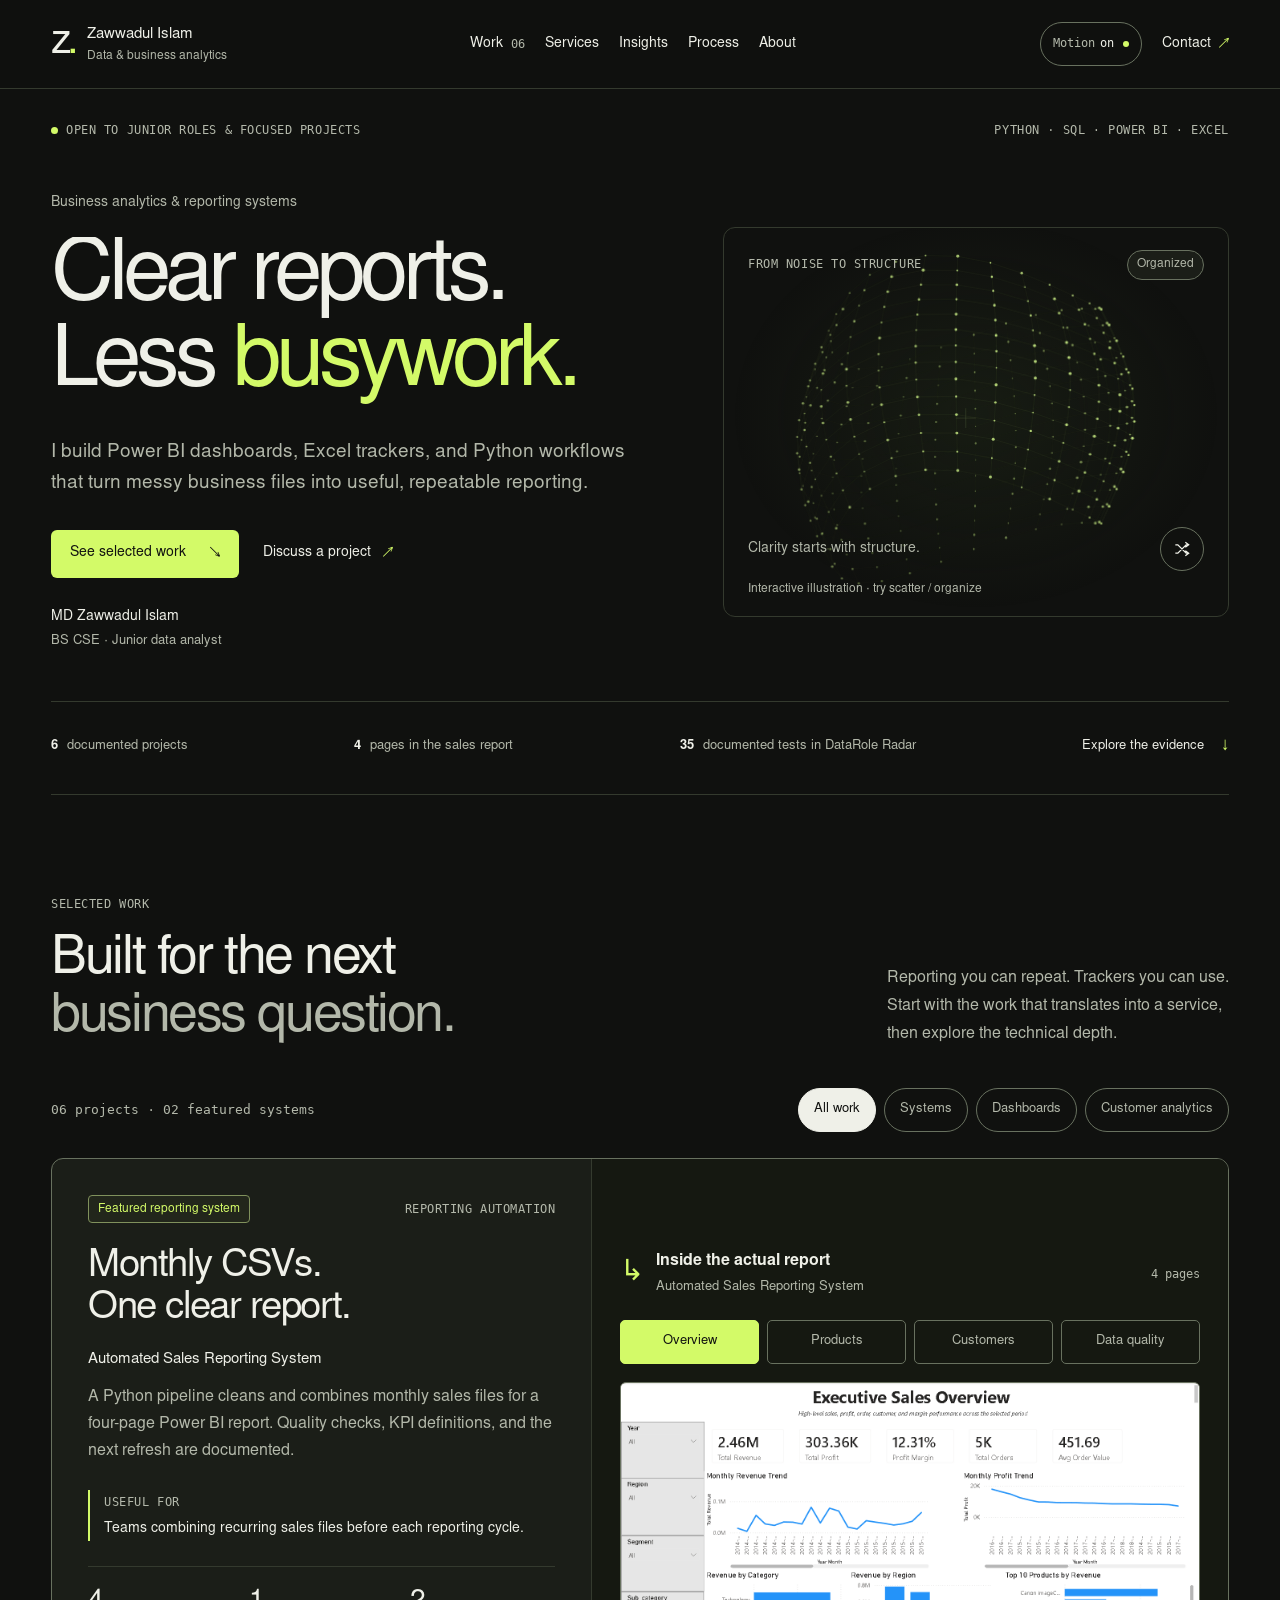
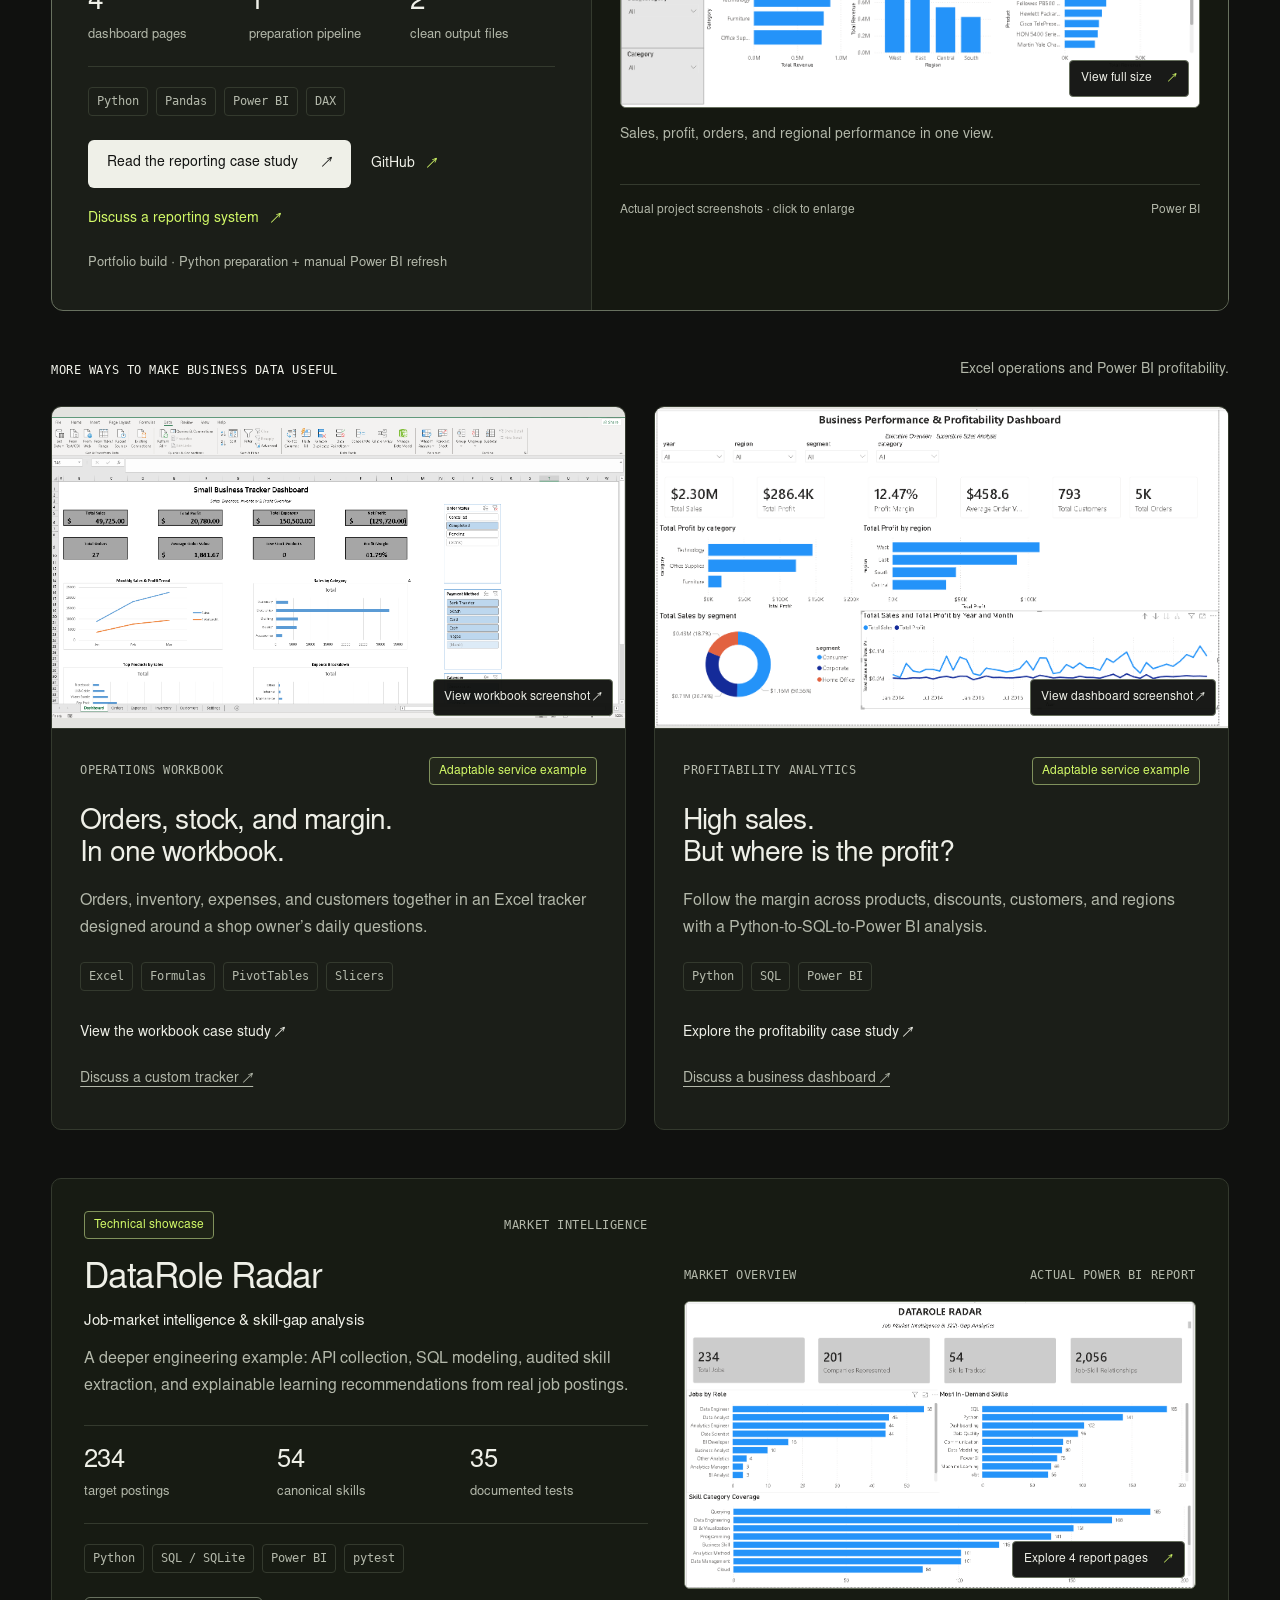
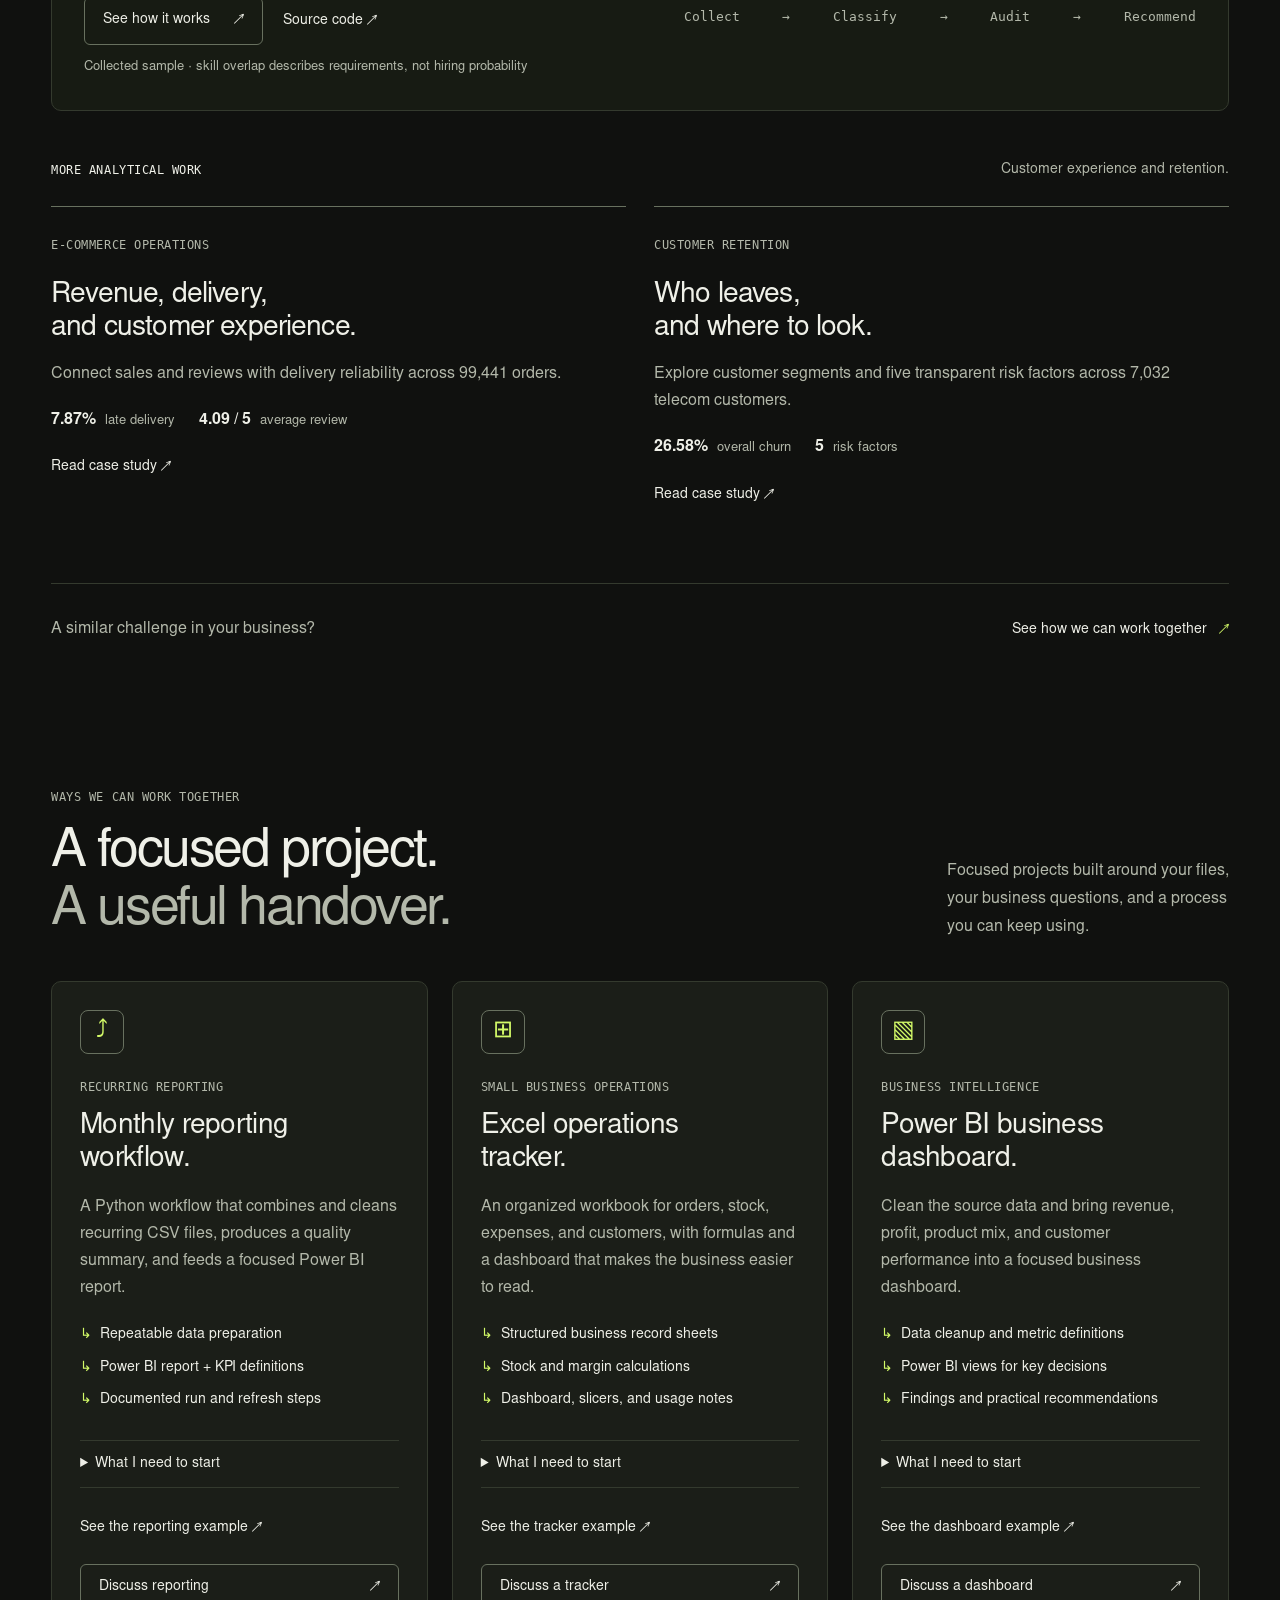
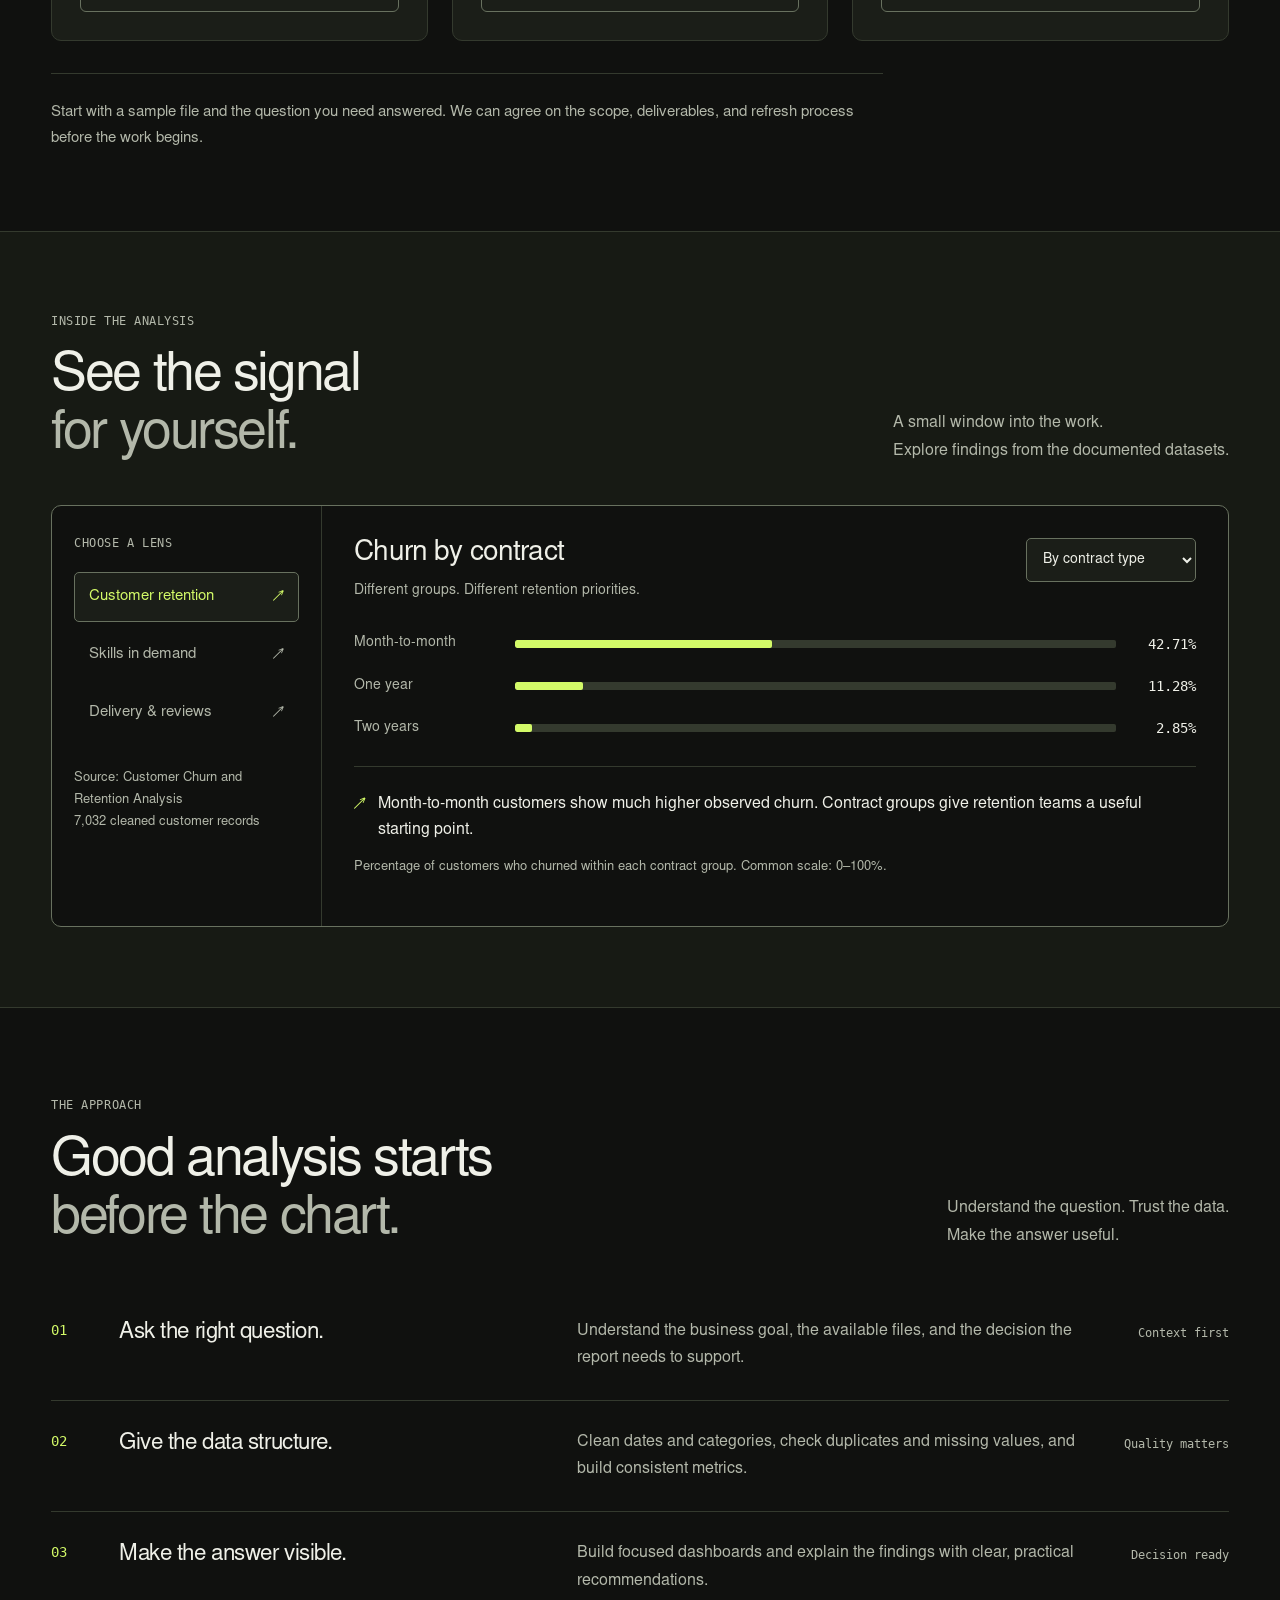
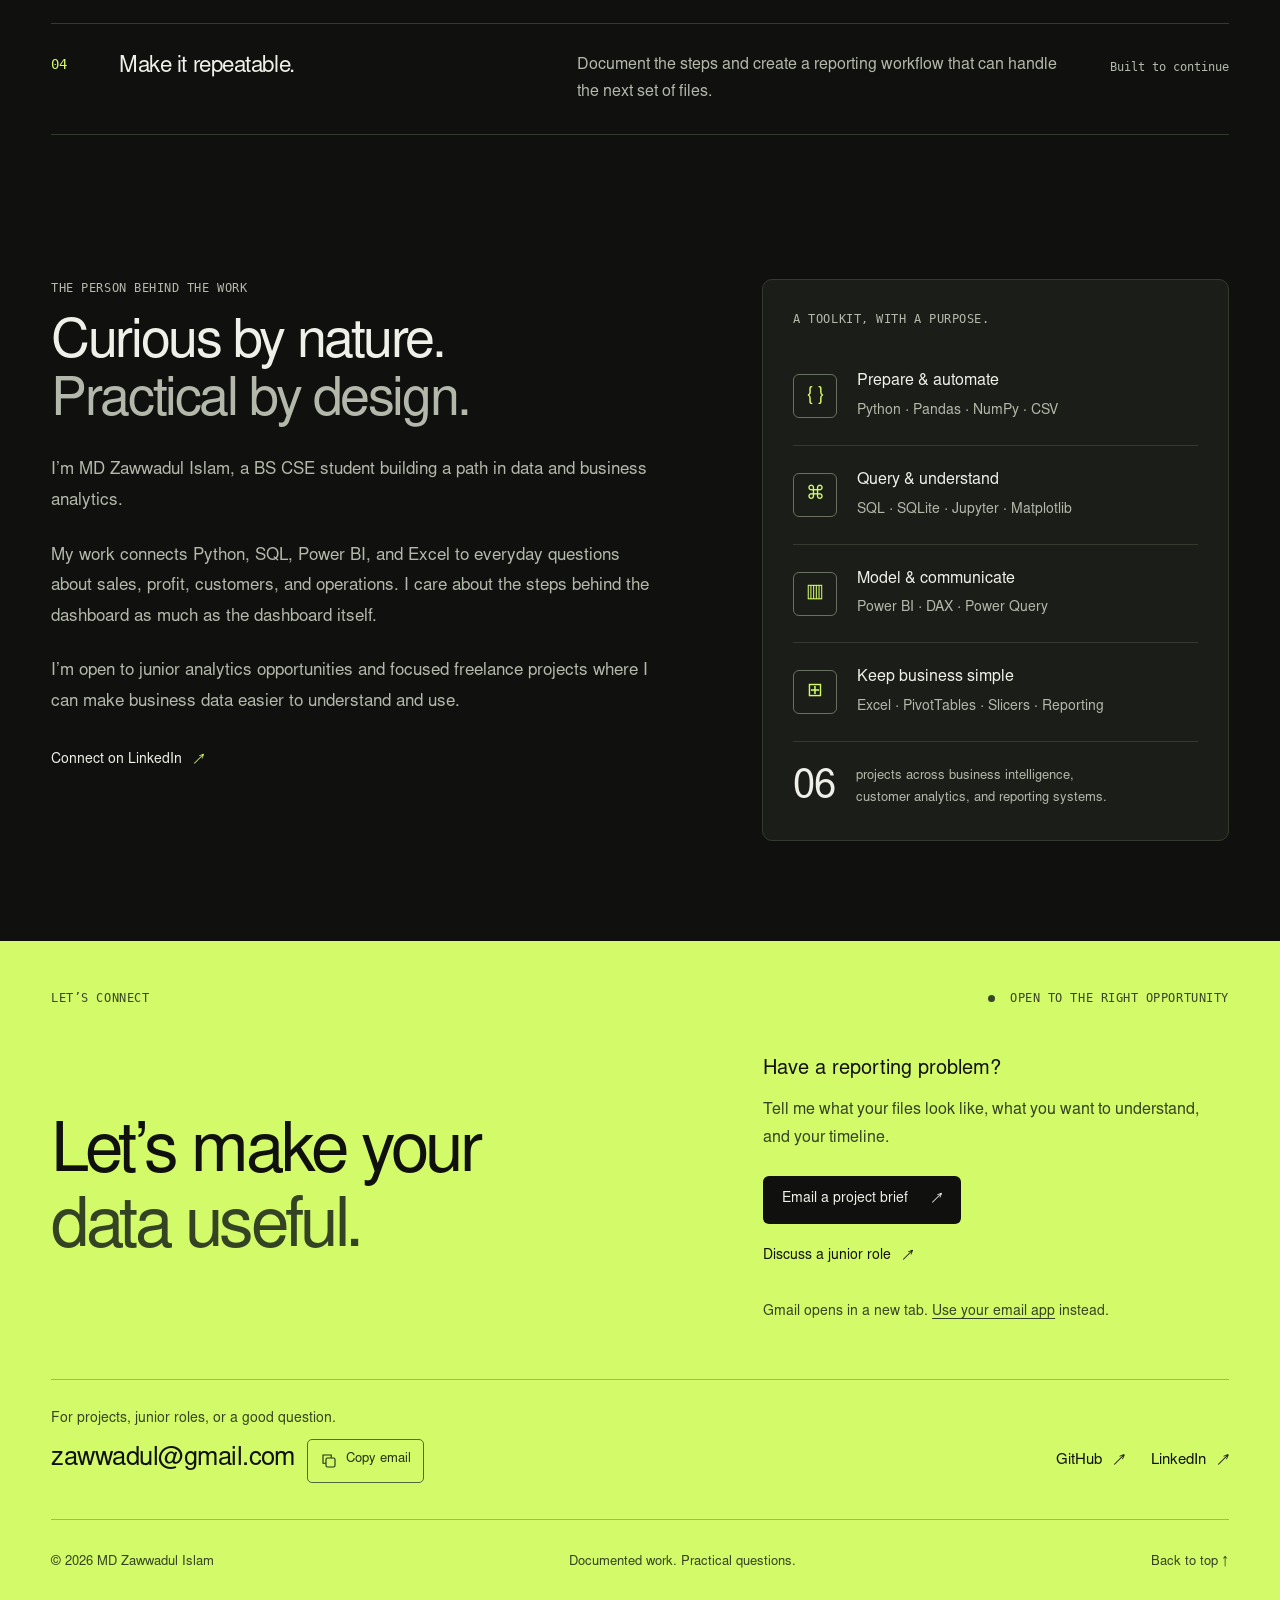
==== zawwadul-portfolio.html @ adcbc90f "Email change" ====
<!DOCTYPE html>
<html lang="en">
<head>
  <meta charset="utf-8">
  <meta name="viewport" content="width=device-width,initial-scale=1">
  <meta name="theme-color" content="#10110f">
  <meta name="description" content="MD Zawwadul Islam builds business dashboards, analytics, and repeatable reporting systems with Python, SQL, Power BI, and Excel. Explore documented projects and focused reporting, Excel, and dashboard services.">
  <meta property="og:type" content="website">
  <meta property="og:title" content="Zawwadul Islam — Clear reports. Less busywork.">
  <meta property="og:description" content="Business analytics, useful dashboards, and reporting systems. A portfolio by MD Zawwadul Islam.">
  <meta property="og:image" content="https://zawwadul-analytics-portfolio.mistyplume2.chatgpt.site/assets/social-card.png">
  <meta property="og:url" content="https://zawwadul-analytics-portfolio.mistyplume2.chatgpt.site/">
  <meta property="og:image:width" content="1200">
  <meta property="og:image:height" content="630">
  <link rel="canonical" href="https://zawwadul-analytics-portfolio.mistyplume2.chatgpt.site/">
  <meta name="twitter:card" content="summary_large_image">
  <meta name="twitter:image" content="https://zawwadul-analytics-portfolio.mistyplume2.chatgpt.site/assets/social-card.png">
  <title>MD Zawwadul Islam — Data & Business Analytics</title>
  <link rel="icon" href="[data-uri]" type="image/svg+xml">
  <link rel="preload" href="[data-uri]" as="font" type="font/woff" crossorigin>
  <style>
/* Portfolio v6. A single stylesheet; local fonts and assets also work offline. */
@font-face{font-family:Signal Sans;src:url('[data-uri]') format('woff');font-weight:400;font-display:swap}
@font-face{font-family:Signal Sans;src:url('[data-uri]') format('woff');font-weight:600 900;font-display:swap}
@font-face{font-family:Signal Mono;src:url('[data-uri]') format('woff');font-weight:400;font-display:swap}
:root{
  --bg:#10110f;--panel:#1b1e18;--ink:#eff0e8;--muted:#b3b8aa;
  --lime:#d3fa68;--control:#68715f;--line:#343a2e;
  --ease:cubic-bezier(.16,1,.3,1);--gutter:clamp(1.25rem,4vw,3.5rem);
  --header-height:88px;color-scheme:dark;
}
*{box-sizing:border-box}
html{font-size:100%;scroll-behavior:smooth;scroll-padding-top:calc(var(--header-height) + 20px)}
body{margin:0;background:var(--bg);color:var(--ink);font-family:Signal Sans,Arial,sans-serif;font-size:1rem;line-height:1.6;-webkit-font-smoothing:antialiased;overflow-x:clip}
body.modal-open{overflow:hidden}
button,input,select,summary{font:inherit}
button{color:inherit;background:none;border:0;cursor:pointer;min-width:2.75rem;min-height:2.75rem}
button:disabled{cursor:default}
a{color:inherit;text-decoration:none}
a,button{-webkit-tap-highlight-color:transparent;touch-action:manipulation}
button:active,.button:active{transform:translateY(1px)}
h1,h2,h3,p{margin:0}
h1,h2,h3{overflow-wrap:anywhere}
img{max-width:100%}
[hidden]{display:none!important}
button:focus-visible,a:focus-visible,select:focus-visible,summary:focus-visible,[tabindex]:focus-visible{outline:2px solid var(--lime);outline-offset:5px}
::selection{background:var(--lime);color:var(--bg)}
.shell{max-width:1440px;margin-inline:auto;padding-inline:var(--gutter)}
main>section{scroll-margin-top:20px}
.eyebrow{font-family:Signal Mono,monospace;font-size:.75rem;line-height:1.6;letter-spacing:.045em;text-transform:uppercase}
.muted{color:var(--muted)}
.status-dot{display:inline-block;width:7px;height:7px;background:var(--lime);border-radius:50%;flex-shrink:0;margin-right:8px}
.skip-link{position:fixed;top:10px;left:16px;z-index:200;background:var(--lime);color:var(--bg);padding:12px 18px;transform:translateY(-160%)}
.skip-link:focus{transform:none}
.scroll-progress{position:fixed;top:0;left:0;right:0;height:2px;z-index:150;pointer-events:none}
.scroll-progress span{display:block;width:100%;height:100%;background:var(--lime);transform:scaleX(0);transform-origin:left}

/* Navigation stays familiar; the active location has a line as well as color. */
.site-header{position:sticky;top:0;z-index:100;background:#10110ff2;backdrop-filter:blur(12px);border-bottom:1px solid var(--line)}
.site-header.scrolled{box-shadow:0 6px 24px #0003}
.header-inner{max-width:1440px;margin:auto;padding:16px var(--gutter);display:flex;align-items:center;justify-content:space-between;gap:24px;min-height:88px}
.brand{display:flex;align-items:center;gap:12px;min-height:44px;flex-shrink:0}
.brand-mark{font-size:2.6rem;line-height:1;letter-spacing:-.1em;display:block}
.brand-mark>span{color:var(--lime)}
.brand-name{font-size:.9375rem;line-height:1.4}
.brand-name>span{display:block;font-size:.75rem;color:var(--muted);margin-top:3px}
.desktop-nav{display:flex;align-items:center;gap:20px}
.desktop-nav a,.header-contact{position:relative;display:inline-flex;align-items:center;gap:8px;font-size:.875rem;min-height:44px;white-space:nowrap}
.desktop-nav a>span{font: .75rem Signal Mono,monospace;color:var(--muted)}
.desktop-nav a::after,.header-contact::after{content:"";height:2px;background:var(--lime);position:absolute;bottom:3px;left:0;right:0;transform:scaleX(0);transform-origin:left;transition:transform .2s var(--ease)}
.desktop-nav a.active::after,.desktop-nav a:hover::after,.header-contact.active::after{transform:scaleX(1)}
.desktop-nav a.active,.header-contact.active{color:var(--lime)}
.header-actions{display:flex;align-items:center;gap:20px}
.header-contact>span{color:var(--lime)}
.motion-control{display:flex;align-items:center;gap:5px;min-height:44px;padding:9px 12px;border:1px solid var(--control);border-radius:24px;font-family:Signal Mono,monospace;font-size:.75rem;white-space:nowrap;color:var(--muted)}
.motion-control>span{color:var(--ink)}
.motion-control>i{display:block;width:6px;height:6px;border-radius:50%;background:var(--lime);margin-left:4px}
.motion-control[aria-pressed=false]>i,.motion-control[aria-pressed=mixed]>i{background:var(--muted)}
.motion-control:hover{background:var(--panel);border-color:var(--muted)}
.menu-toggle{display:none;flex-direction:column;align-items:center;justify-content:center;gap:6px;width:44px;height:44px;padding:9px;flex-shrink:0}
.menu-toggle>span{display:block;height:1px;width:24px;background:var(--ink);transition:transform .2s var(--ease)}
.menu-toggle[aria-expanded=true]>span:first-child{transform:translateY(3.5px) rotate(45deg)}
.menu-toggle[aria-expanded=true]>span:last-child{transform:translateY(-3.5px) rotate(-45deg)}
.mobile-nav{padding:12px var(--gutter) 24px;border-top:1px solid var(--line);max-height:calc(100dvh - var(--header-height));overflow-y:auto}
.mobile-nav a{display:flex;align-items:center;justify-content:space-between;padding:12px 0;min-height:48px;border-bottom:1px solid var(--line);font-size:1.125rem}
.mobile-nav a.active{color:var(--lime)}
.mobile-nav a.active::after{content:"Current";font-size:.75rem;font-family:Signal Mono,monospace}

/* One signature illustration; everything around it supports the real work. */
.hero{padding-top:32px}
.hero-top{display:flex;justify-content:space-between;gap:24px;color:var(--muted)}
.hero-top .eyebrow{display:flex;align-items:center;flex-wrap:wrap}
.hero-grid{display:grid;grid-template-columns:1.25fr 1fr;gap:40px;align-items:center;padding-block:52px 48px}
.hero-positioning{font-size:.875rem;color:var(--muted);margin-bottom:22px}
.hero h1{font-size:clamp(3.5rem,6.8vw,6.5rem);font-weight:400;line-height:.99;letter-spacing:-.058em}
.hero-line{display:block;overflow:hidden;padding-bottom:.08em;margin-bottom:-.08em}
.hero-line>span{display:block;animation:line-enter 1.1s var(--ease) both}
.hero-line:nth-child(2)>span{animation-delay:130ms}
.hero h1 em{font-style:normal;color:var(--lime)}
.hero-description{font-size:1.1875rem;line-height:1.65;color:var(--muted);max-width:36rem;margin-top:28px}
.hero-actions{display:flex;align-items:center;gap:24px;flex-wrap:wrap;margin-top:30px}
.hero-name{font-size:.875rem;margin-top:28px}
.hero-name>span{display:block;font-size:.8125rem;color:var(--muted);margin-top:4px}
.hero-enter{animation:soft-enter .95s var(--ease) both;animation-delay:var(--intro-delay,0ms)}
.signal-field{position:relative;min-width:0;height:390px;overflow:hidden;border:1px solid var(--line);border-radius:12px;background:radial-gradient(ellipse at 50% 48%,#26321c55,transparent 68%)}
.signal-field canvas{position:absolute;inset:0;width:100%;height:100%}
.field-top,.field-bottom{position:absolute;left:24px;right:24px;z-index:1;display:flex;align-items:center;justify-content:space-between;gap:16px}
.field-top{top:22px;color:var(--muted)}
.field-mode{font-size:.75rem;background:var(--panel);border:1px solid var(--control);border-radius:16px;padding:4px 9px}
.field-bottom{bottom:45px}
.field-bottom p{font-size:.875rem;color:var(--muted)}
.round-button{display:flex;align-items:center;justify-content:center;width:44px;height:44px;border:1px solid var(--control);border-radius:50%;background:var(--bg)}
.round-button svg{width:20px;height:20px}
.round-button:hover{background:var(--lime);color:var(--bg);border-color:var(--lime)}
.field-coordinates{position:absolute;left:24px;right:24px;top:46%;display:flex;justify-content:space-between;font: .75rem Signal Mono,monospace;color:var(--muted);pointer-events:none;opacity:0}
.field-caption{position:absolute;bottom:17px;left:24px;right:24px;font-size:.75rem;color:var(--muted)}
.hero-footer{display:flex;align-items:center;gap:24px;justify-content:space-between;padding:24px 0;border-top:1px solid var(--line);border-bottom:1px solid var(--line)}
.hero-footer p{font-size:.8125rem;color:var(--muted)}
.hero-footer strong{font-weight:600;color:var(--ink);margin-right:5px}
.scroll-cue{display:inline-flex;align-items:center;gap:18px;min-height:44px;font-size:.8125rem}
.scroll-cue>span{color:var(--lime)}
.scroll-cue>span{animation:scroll-nudge 2.8s ease-in-out infinite}
.status-dot{animation:status-breathe 3.8s ease-in-out infinite}

/* A restrained type scale makes headings useful and body copy comfortable. */
.button{display:inline-flex;align-items:center;justify-content:space-between;gap:24px;min-height:48px;padding:13px 18px;border:1px solid transparent;border-radius:6px;font-size:.875rem;line-height:1.4;transition:background .18s,color .18s,border-color .18s}
.button-lime{background:var(--lime);color:var(--bg)}
.button-lime:hover{background:#e0ff8f}
.button-light{background:var(--ink);color:var(--bg)}
.button-light:hover{background:var(--lime)}
.button-outline{border-color:var(--control);color:var(--ink)}
.button-outline:hover{border-color:var(--ink);background:#ffffff07}
.button-dark{background:var(--bg);color:var(--ink)}
.button-dark:hover{background:#29321e}
.text-link,.icon-link,.case-link,.service-small-link{display:inline-flex;align-items:center;gap:12px;min-height:44px;font-size:.875rem;text-align:left;padding:8px 0;transition:color .18s}
.text-link>span,.icon-link>span,.case-link>span{color:var(--lime)}
.text-link:hover,.icon-link:hover,.case-link:hover,.service-small-link:hover{color:var(--lime)}
.service-small-link{color:var(--muted);text-decoration:underline;text-underline-offset:4px}
.section-heading{display:grid;grid-template-columns:1.3fr 1fr;align-items:end;gap:40px;margin-bottom:40px}
.section-kicker{color:var(--muted);margin-bottom:18px}
h2{font-size:clamp(2.4rem,4.2vw,3.8rem);font-weight:400;line-height:1.08;letter-spacing:-.045em}
.section-intro{font-size:1rem;line-height:1.75;color:var(--muted);max-width:31rem;justify-self:end}
.work-section{padding-block:100px 72px}
.work-toolbar{display:flex;align-items:center;justify-content:space-between;gap:20px;margin-bottom:26px}
.work-toolbar>p{font: .8125rem Signal Mono,monospace;color:var(--muted)}
.filters{display:flex;flex-wrap:wrap;gap:8px}
.filters>button{min-height:44px;padding:9px 15px;border:1px solid var(--control);border-radius:24px;font-size:.8125rem;color:var(--muted)}
.filters>button:hover{border-color:var(--muted);color:var(--ink)}
.filters>button[aria-pressed=true]{background:var(--ink);color:var(--bg);border-color:var(--ink)}
.work-collection{display:flex;flex-direction:column;gap:32px}
.featured-project{display:grid;grid-template-columns:1fr 1.18fr;border:1px solid var(--control);border-radius:12px;overflow:hidden;background:var(--panel)}
.featured-copy{padding:36px;min-width:0}
.project-topline{display:flex;align-items:center;justify-content:space-between;gap:16px;flex-wrap:wrap}
.project-topline>.eyebrow{color:var(--muted)}
.pill{display:inline-flex;align-items:center;min-height:27px;padding:4px 9px;border:1px solid var(--control);border-radius:4px;font-size:.75rem;line-height:1.5}
.pill-lime{color:var(--lime);border-color:#80915c;background:#d3fa6809}
.featured-copy h3{font-size:clamp(2.1rem,3vw,2.9rem);font-weight:400;line-height:1.08;letter-spacing:-.04em;margin-top:24px}
.project-full-name{font-size:.9375rem;margin-top:18px;color:var(--ink)}
.project-description{font-size:1rem;line-height:1.7;color:var(--muted);margin-top:12px;max-width:38rem}
.project-fit{padding-left:14px;border-left:2px solid var(--lime);margin-top:24px}
.project-fit>.eyebrow{color:var(--muted)}
.project-fit>p{font-size:.875rem;margin-top:3px}
.feature-facts,.radar-proof{display:grid;grid-template-columns:repeat(auto-fit,minmax(min(5rem,100%),1fr));gap:16px;margin-top:25px;padding-block:20px;border-top:1px solid var(--line);border-bottom:1px solid var(--line)}
.feature-facts strong,.radar-proof strong{display:block;font-size:1.75rem;font-weight:400;line-height:1.2;letter-spacing:-.03em}
.feature-facts span,.radar-proof span{display:block;font-size:.8125rem;line-height:1.5;color:var(--muted);margin-top:6px}
.tags{display:flex;flex-wrap:wrap;gap:8px;margin-top:20px}
.tags>span{font-family:Signal Mono,monospace;font-size:.75rem;padding:4px 8px;border:1px solid var(--line);border-radius:4px;color:var(--muted)}
.featured-actions{display:flex;align-items:center;gap:20px;flex-wrap:wrap;margin-top:24px}
.featured-note{font-size:.8125rem;line-height:1.65;color:var(--muted);margin-top:12px}
.service-enquiry{margin-top:9px;color:var(--lime)}
.screenshot-report{background:#151811;padding:28px;display:flex;flex-direction:column;justify-content:center;border-left:1px solid var(--line);min-width:0}
.report-header{display:flex;align-items:center;gap:12px;padding-bottom:22px}
.report-mark{font-size:1.8rem;color:var(--lime)}
.report-header>div{display:flex;flex-direction:column;gap:3px;min-width:0}
.report-header strong{font-size:1rem;font-weight:600}
.report-header>div>span{font-size:.8125rem;color:var(--muted)}
.report-badge{margin-left:auto;font: .75rem Signal Mono,monospace;color:var(--muted);white-space:nowrap}
.report-tabs{display:grid;grid-template-columns:repeat(4,minmax(0,1fr));gap:8px;margin-bottom:18px}
.report-tabs>button{padding:9px 8px;min-height:44px;border:1px solid var(--control);border-radius:5px;font-size:.8125rem;color:var(--muted)}
.report-tabs>button[aria-selected=true]{background:var(--lime);border-color:var(--lime);color:var(--bg)}
.report-tabs>button:hover{border-color:var(--muted)}
.dashboard-shot{display:block;position:relative;width:100%;padding:0;overflow:hidden;aspect-ratio:16/9;border:1px solid var(--control);border-radius:6px;background:#e9e9e6}
.dashboard-shot>img{width:100%;height:100%;display:block;object-fit:contain;transition:transform .35s var(--ease)}
.dashboard-shot:hover>img{transform:scale(1.015)}
.image-expand{position:absolute;right:10px;bottom:10px;padding:8px 11px;display:flex;align-items:center;gap:16px;background:#10110ff5;color:var(--ink);border:1px solid var(--control);border-radius:4px;font-size:.75rem}
.image-expand i{font-style:normal;color:var(--lime)}
.report-caption{font-size:.875rem;line-height:1.6;color:var(--muted);margin-top:16px;min-height:44px}
.report-foot{display:flex;justify-content:space-between;gap:12px;border-top:1px solid var(--line);padding-top:16px;margin-top:16px;color:var(--muted);font-size:.75rem}
.project-tier{margin-top:16px}
.tier-heading{display:flex;justify-content:space-between;align-items:center;gap:20px;margin-bottom:24px}
.tier-heading>span{font-size:.875rem;color:var(--muted)}
.priority-grid,.supporting-grid{display:grid;grid-template-columns:repeat(2,minmax(0,1fr));gap:28px}
.priority-project{border:1px solid var(--line);border-radius:10px;overflow:hidden;background:var(--panel)}
.priority-image{display:block;position:relative;width:100%;padding:0;aspect-ratio:16/9;overflow:hidden;background:#e3e3df;border-bottom:1px solid var(--line)}
.priority-image>img{width:100%;height:100%;object-fit:contain;display:block;transition:transform .35s var(--ease)}
.priority-image:hover>img{transform:scale(1.015)}
.priority-image-badge{position:absolute;bottom:12px;right:12px;padding:8px 10px;background:#10110ff5;color:var(--ink);border:1px solid var(--control);border-radius:4px;font-size:.75rem}
.priority-copy{padding:28px}
.card-topline{display:flex;justify-content:space-between;align-items:center;flex-wrap:wrap;gap:12px}
.card-topline>.eyebrow{color:var(--muted)}
.priority-copy h3,.supporting-project h3{font-size:clamp(1.7rem,2.2vw,2.15rem);font-weight:400;line-height:1.15;letter-spacing:-.03em;margin-top:22px}
.priority-copy>p,.supporting-project>p{font-size:1rem;line-height:1.7;color:var(--muted);margin-top:16px}
.priority-actions{display:flex;flex-direction:column;align-items:flex-start;gap:2px;margin-top:20px}
.radar-feature{display:grid;grid-template-columns:1.1fr 1fr;gap:36px;align-items:center;border:1px solid var(--line);border-radius:10px;background:#171b13;padding:32px;margin-top:16px}
.radar-feature-copy h3{font-size:2.2rem;font-weight:400;letter-spacing:-.035em;line-height:1.1;margin-top:22px}
.radar-feature .project-full-name{margin-top:10px}
.radar-proof strong{font-size:1.6rem}
.radar-feature-visual{min-width:0}
.radar-visual-label{display:flex;justify-content:space-between;gap:14px;color:var(--muted);margin-bottom:16px}
.radar-flow{display:flex;justify-content:space-between;align-items:center;flex-wrap:wrap;gap:12px;font: .8125rem Signal Mono,monospace;margin-top:20px;color:var(--muted)}
.radar-flow>i{font-style:normal;color:var(--muted)}
.supporting-project{padding:26px 0;border-top:1px solid var(--control)}
.supporting-project>.eyebrow{color:var(--muted)}
.supporting-metrics{display:flex;gap:24px;flex-wrap:wrap;margin-top:20px;color:var(--muted);font-size:.8125rem}
.supporting-metrics strong{color:var(--ink);font-size:1rem;font-weight:600;margin-right:5px}
.supporting-project .case-link{margin-top:12px}
.project-invite{display:flex;justify-content:space-between;align-items:center;gap:20px;margin-top:40px;padding-top:24px;border-top:1px solid var(--line)}
.project-invite>p{font-size:1rem;color:var(--muted)}

/* Buyers can see the output, the example, and what is needed to start. */
.services-section{padding-block:64px 80px}
.service-grid{display:grid;grid-template-columns:repeat(3,minmax(0,1fr));gap:24px}
.service{display:flex;flex-direction:column;align-items:flex-start;border:1px solid var(--line);border-radius:10px;background:var(--panel);padding:28px;min-width:0}
.service-symbol{display:flex;align-items:center;justify-content:center;width:44px;height:44px;border:1px solid var(--control);border-radius:8px;color:var(--lime);font-size:1.5rem;margin-bottom:24px}
.service-label{color:var(--muted);margin-bottom:14px}
.service h3{font-size:1.75rem;line-height:1.15;letter-spacing:-.025em;font-weight:400}
.service>p:not(.eyebrow){font-size:1rem;line-height:1.7;color:var(--muted);margin-top:18px}
.service-deliverables{list-style:none;padding:0;margin:22px 0 18px;font-size:.875rem;line-height:1.6}
.service-deliverables>li{position:relative;padding-left:20px;margin-bottom:10px}
.service-deliverables>li::before{content:"↳";position:absolute;left:0;color:var(--lime)}
.service-scope{width:100%;border-top:1px solid var(--line);border-bottom:1px solid var(--line);margin-bottom:18px;color:var(--muted)}
.service-scope summary{min-height:44px;padding:12px 0;font-size:.875rem;cursor:pointer;color:var(--ink)}
.service-scope>p{font-size:.875rem;line-height:1.7;padding:0 0 16px}
.service>.case-link{margin-top:auto;font-size:.875rem}
.service-cta{width:100%;margin-top:14px}
.service-footnote{font-size:.9375rem;line-height:1.7;color:var(--muted);border-top:1px solid var(--line);padding-top:26px;margin-top:32px;max-width:52rem}

/* The lab retains real labels and a common scale; motion never carries meaning. */
.lab-section{background:#171a14;border-block:1px solid var(--line);padding-block:80px}
.insight-lab{display:grid;grid-template-columns:270px minmax(0,1fr);border:1px solid var(--control);border-radius:10px;overflow:hidden;background:var(--bg)}
.lab-sidebar{padding:28px 22px;border-right:1px solid var(--line)}
.lab-sidebar>.eyebrow{color:var(--muted);margin-bottom:18px}
.lab-tabs{display:flex;flex-direction:column;gap:8px}
.lab-tabs>button{display:flex;align-items:center;justify-content:space-between;gap:12px;min-height:48px;padding:12px 14px;border:1px solid transparent;border-radius:5px;text-align:left;font-size:.9375rem;color:var(--muted)}
.lab-tabs>button>i{font-style:normal}
.lab-tabs>button:hover{background:var(--panel);color:var(--ink)}
.lab-tabs>button[aria-selected=true]{border-color:var(--control);background:var(--panel);color:var(--lime)}
.lab-source{font-size:.8125rem;line-height:1.7;color:var(--muted);margin-top:30px}
.lab-panel{padding:32px;min-width:0;min-height:420px}
.lab-panel-header{display:flex;align-items:flex-start;justify-content:space-between;gap:20px;margin-bottom:30px}
.lab-panel-header h3{font-weight:400;font-size:1.75rem;letter-spacing:-.03em;line-height:1.2}
.lab-panel-header p{font-size:.875rem;color:var(--muted);margin-top:8px}
.lab-selector{border:1px solid var(--control);border-radius:5px;background:var(--panel);color:var(--ink);font-size:.875rem;padding:10px 12px;min-height:44px;max-width:100%}
.lab-bars{display:flex;flex-direction:column;gap:20px}
.lab-bar-row{display:grid;grid-template-columns:145px minmax(0,1fr) 64px;align-items:center;gap:16px}
.lab-bar-row>span{font-size:.875rem;color:var(--muted)}
.lab-bar-row>strong{font: .875rem Signal Mono,monospace;text-align:right;font-weight:400}
.bar-track{height:8px;background:#343a2e;border-radius:2px;overflow:hidden}
.bar-fill{height:100%;background:var(--lime);border-radius:2px;transform-origin:left;animation:bar-enter .6s var(--ease) both;animation-delay:var(--delay,0ms)}
.lab-takeaway{display:flex;gap:12px;font-size:1rem;line-height:1.65;padding-top:24px;margin-top:26px;border-top:1px solid var(--line)}
.lab-takeaway>span{color:var(--lime)}
.lab-note{font-size:.8125rem;color:var(--muted);line-height:1.7;margin-top:14px}
.delivery-metrics{display:grid;grid-template-columns:repeat(3,minmax(0,1fr));gap:22px;margin-block:36px}
.delivery-metrics>div>strong{display:block;font-size:2.8rem;font-weight:400;letter-spacing:-.04em;line-height:1.2}
.delivery-metrics>div>strong>span{font-size:1.4rem;color:var(--muted)}
.delivery-metrics>div>span{display:block;font-size:.8125rem;color:var(--muted);margin-top:8px}

.approach-section{padding-block:88px 72px}
.process-row{display:grid;grid-template-columns:44px 1fr 1.15fr 130px;align-items:start;gap:24px;padding:28px 0;border-bottom:1px solid var(--line)}
.process-number{font: .875rem Signal Mono,monospace;color:var(--lime);padding-top:4px}
.process-row h3{font-size:1.4rem;font-weight:400;line-height:1.35;letter-spacing:-.02em}
.process-row p{font-size:1rem;line-height:1.7;color:var(--muted)}
.process-tag{font-family:Signal Mono,monospace;font-size:.75rem;color:var(--muted);padding-top:6px;text-align:right}
.about-section{padding-block:72px 100px}
.about-grid{display:grid;grid-template-columns:1.15fr .85fr;gap:80px}
.about-intro>p:not(.eyebrow){font-size:1.0625rem;line-height:1.8;color:var(--muted);margin-top:24px;max-width:38rem}
.about-intro .text-link{margin-top:20px}
.toolkit{background:var(--panel);border:1px solid var(--line);border-radius:10px;padding:30px}
.toolkit>.eyebrow{color:var(--muted);margin-bottom:18px}
.toolkit-row{display:flex;align-items:center;gap:20px;padding-block:22px;border-bottom:1px solid var(--line)}
.tool-icon{display:flex;align-items:center;justify-content:center;width:44px;min-width:44px;height:44px;border:1px solid var(--control);border-radius:6px;color:var(--lime);font-size:1.2rem}
.toolkit-row h3{font-size:1rem;font-weight:400}
.toolkit-row p{font-size:.875rem;line-height:1.65;color:var(--muted);margin-top:5px}
.toolkit-footer{display:flex;align-items:center;gap:22px;padding-top:24px}
.toolkit-footer>strong{font-size:2.5rem;line-height:1;letter-spacing:-.04em;font-weight:400}
.toolkit-footer>span{font-size:.8125rem;line-height:1.7;color:var(--muted)}

/* A useful next step, with a project brief and a separate hiring path. */
.contact-section{background:var(--lime);color:var(--bg);padding-top:48px}
.contact-top{display:flex;justify-content:space-between;align-items:center;gap:24px}
.contact-top .eyebrow{color:#394529;margin:0}
.contact-top .status-dot{background:#394529}
.contact-main{display:grid;grid-template-columns:1.4fr 1fr;align-items:center;gap:60px;padding-block:45px}
.contact-main h2{font-size:clamp(2.8rem,5.4vw,4.7rem);letter-spacing:-.05em}
.contact-main h2 em{font-style:normal;color:#344323}
.contact-brief>p:first-child{font-size:1.25rem}
.contact-brief>p+p{font-size:1rem;line-height:1.7;color:#344323;max-width:30rem;margin-top:12px}
.contact-brief .button{margin-top:24px}
.contact-brief .text-link{display:flex;width:fit-content;margin-top:10px;color:var(--bg)}
.contact-email-options{margin-top:12px;font-size:.875rem;line-height:1.6;color:#344323}
.contact-email-options a{display:inline-flex;align-items:center;min-height:44px;text-decoration:underline;text-underline-offset:3px}
.contact-section .text-link>span{color:inherit}
.contact-section .text-link:hover,.contact-section .social-links a:hover{color:#344323}
.contact-bottom{display:flex;align-items:end;justify-content:space-between;gap:24px;padding-block:28px 36px;border-top:1px solid #38472855}
.contact-bottom>div>p{font-size:.875rem;color:#344323;margin-bottom:7px}
.email-link{display:inline-flex;align-items:center;min-height:44px;font-size:clamp(1.1rem,2vw,1.6rem);letter-spacing:-.02em;overflow-wrap:anywhere}
.copy-button{display:inline-flex;align-items:center;gap:8px;min-height:44px;padding:10px 12px;margin-left:12px;border:1px solid #52673b;border-radius:5px;font-size:.8125rem;color:#233117;vertical-align:middle}
.copy-button svg{width:18px;height:18px}
.copy-button:hover{background:#10110f0d}
.social-links{display:flex;gap:26px;flex-wrap:wrap}
.social-links a{display:inline-flex;align-items:center;min-height:44px;gap:12px;font-size:.9375rem}
.footer{display:flex;align-items:center;justify-content:space-between;gap:24px;padding-block:22px;border-top:1px solid #38472855;font-size:.8125rem;color:#344323}
.footer>div{display:flex;align-items:center}
.footer a{display:inline-flex;align-items:center;min-height:44px}
.contact-section :focus-visible{outline-color:var(--bg)}
.back-to-top{position:fixed;right:22px;bottom:22px;z-index:90;display:flex;align-items:center;justify-content:center;width:44px;height:44px;font-size:1.25rem;border:1px solid var(--control);border-radius:50%;color:var(--ink);background:var(--bg);box-shadow:0 4px 18px #0003}
.back-to-top:hover{color:var(--bg);background:var(--lime);border-color:var(--lime)}
.toast{position:fixed;left:50%;bottom:24px;z-index:300;transform:translate(-50%,12px);opacity:0;pointer-events:none;max-width:calc(100% - 40px);width:max-content;border:1px solid var(--control);border-radius:7px;padding:13px 18px;background:var(--panel);color:var(--ink);font-size:.875rem;transition:opacity .18s,transform .18s}
.toast.visible{opacity:1;transform:translate(-50%,0)}

/* Full-window reading is intentional for long project evidence. */
.case-dialog{width:100%;max-width:none;height:100dvh;max-height:100dvh;inset:0;margin:0;padding:0;border:0;border-radius:0;background:var(--bg);color:var(--ink);overflow-y:auto;overscroll-behavior:contain;scrollbar-gutter:stable;scroll-padding-top:var(--reader-offset,160px)}
.case-dialog::backdrop,.image-dialog::backdrop{background:#000b}
.case-dialog[open]{animation:reader-enter .25s var(--ease) both}
.dialog-toolbar{position:sticky;top:0;z-index:3;display:flex;align-items:center;justify-content:space-between;gap:24px;padding:14px max(var(--gutter),calc((100% - 1080px)/2));background:var(--bg);border-bottom:1px solid var(--line)}
.reader-label{display:flex;flex-direction:column;gap:3px;min-width:0}
.reader-label>.eyebrow{color:var(--muted)}
#reader-project{font-size:.875rem;overflow-wrap:anywhere}
.close-dialog{display:flex;align-items:center;gap:16px;border:1px solid var(--control);border-radius:5px;padding:9px 14px;min-height:44px;font-size:.875rem;line-height:1.4;flex-shrink:0}
.close-dialog:hover{border-color:var(--ink);background:var(--panel)}
.close-dialog>span{font-size:1.5rem;line-height:1;color:var(--lime)}
#case-content{max-width:1080px;margin:auto;padding:44px var(--gutter) 64px}
.case-kicker{color:var(--muted);margin-bottom:16px}
.case-title{font-size:clamp(2.4rem,4.5vw,4rem);line-height:1.07;font-weight:400;letter-spacing:-.045em;max-width:48rem}
.case-subtitle{font-size:1.125rem;line-height:1.75;color:var(--muted);max-width:46rem;margin-top:22px}
.case-index{display:flex;gap:8px;flex-wrap:wrap;position:sticky;top:var(--reader-toolbar-height,80px);z-index:2;padding-block:16px;background:var(--bg);border-bottom:1px solid var(--line);margin-top:24px}
.case-index button{font-size:.8125rem;color:var(--muted);border:1px solid var(--control);border-radius:5px;padding:8px 12px;min-height:44px}
.case-index button:hover{color:var(--ink);border-color:var(--ink)}
.case-index button[aria-current=true]{background:var(--ink);color:var(--bg);border-color:var(--ink)}
.case-metrics{display:grid;grid-template-columns:repeat(3,minmax(0,1fr));gap:20px;margin-top:32px}
.case-metric{padding:20px;background:var(--panel);border:1px solid var(--line);border-radius:7px;min-width:0}
.case-metric strong{display:block;font-size:2rem;font-weight:400;letter-spacing:-.025em;line-height:1.3}
.case-metric>span{display:block;font-size:.8125rem;line-height:1.65;color:var(--muted);margin-top:8px}
.snapshot-note{font-size:.875rem;line-height:1.75;color:var(--muted);padding:18px 0 0;max-width:47rem}
.case-section{padding-top:28px;border-top:1px solid var(--line);margin-top:32px;scroll-margin-top:16px}
.case-section h3{font-size:1.5rem;font-weight:400;letter-spacing:-.02em;margin-bottom:14px}
.case-section p,.case-section li{font-size:1.0625rem;line-height:1.8;color:var(--muted);max-width:47rem}
.case-section ul,.case-section ol{padding-left:24px;margin:0}
.case-section li+li{margin-top:12px}
.case-gallery{margin-top:36px;scroll-margin-top:16px}
.case-gallery-top{display:flex;align-items:center;justify-content:space-between;gap:20px;margin-bottom:18px}
.case-gallery-top h3{font-size:1.5rem;font-weight:400}
.case-gallery-top>span{font-size:.8125rem;color:var(--muted)}
.case-gallery-tabs{display:flex;gap:8px;flex-wrap:wrap;margin-top:16px}
.case-gallery-tabs button{font-size:.8125rem;border:1px solid var(--control);border-radius:5px;padding:9px 13px;min-height:44px;color:var(--muted)}
.case-gallery-tabs button[aria-pressed=true]{background:var(--ink);color:var(--bg);border-color:var(--ink)}
.case-gallery-caption{font-size:.875rem;line-height:1.7;color:var(--muted);margin-top:14px}
.case-service{border:1px solid var(--control);border-radius:8px;background:var(--panel);padding:26px;margin-top:32px;scroll-margin-top:16px}
.case-service h3{font-size:1.5rem;font-weight:400;line-height:1.3}
.case-service>p{font-size:1rem;line-height:1.75;color:var(--muted);margin-top:14px;max-width:46rem}
.case-service .text-link{margin-top:12px}
.case-note{border-left:2px solid var(--control);padding-left:20px;font-size:.875rem;line-height:1.8;color:var(--muted);margin-top:32px;max-width:49rem}
.case-links{display:flex;align-items:center;flex-wrap:wrap;gap:16px;margin-top:32px}
.copy-fallback{flex:1 1 100%;width:100%;min-width:0;min-height:44px;padding:10px 12px;border:1px solid var(--control);border-radius:6px;background:var(--panel);color:var(--ink);font:inherit}
.image-dialog{padding:0;width:calc(100% - 32px);max-width:1560px;max-height:calc(100dvh - 32px);background:var(--bg);color:var(--ink);border:1px solid var(--control);border-radius:9px;overscroll-behavior:contain;overflow-y:auto}
.image-dialog[open]{animation:reader-enter .2s var(--ease) both}
.image-toolbar{display:flex;align-items:center;justify-content:space-between;gap:24px;padding:18px 24px;border-bottom:1px solid var(--line);position:sticky;top:0;z-index:1;background:var(--bg)}
.image-toolbar .eyebrow{color:var(--muted)}
.image-toolbar h2{font-size:1.25rem;font-weight:400;letter-spacing:-.015em;margin-top:6px}
.image-stage{display:flex;align-items:center;justify-content:center;height:min(68dvh,800px);background:#e9e9e6}
.image-stage>img{display:block;width:100%;height:100%;object-fit:contain}
.image-navigation{display:flex;align-items:center;justify-content:space-between;gap:16px;padding:18px 24px;flex-wrap:wrap}
#image-counter{font: .875rem Signal Mono,monospace;color:var(--muted);white-space:nowrap}
.image-note{font-size:.8125rem;color:var(--muted);padding:0 24px 18px}

.enhanced .reveal{opacity:0;transform:translateY(28px);transition:opacity .8s var(--ease),transform .9s var(--ease);transition-delay:var(--reveal-delay,0ms)}
.enhanced .reveal.visible{opacity:1;transform:none}
.motion-off *,.motion-off *::before,.motion-off *::after{animation:none!important;transition:none!important;scroll-behavior:auto!important}
html.motion-off{scroll-behavior:auto}
.motion-off .reveal,.motion-off .hero-enter,.motion-off .hero-line>span{opacity:1;transform:none}
@keyframes line-enter{from{transform:translateY(110%)}to{transform:translateY(0)}}
@keyframes soft-enter{from{opacity:0;transform:translateY(16px)}to{opacity:1;transform:none}}
@keyframes bar-enter{from{transform:scaleX(0)}to{transform:scaleX(1)}}
@keyframes reader-enter{from{opacity:0;transform:translateY(8px)}to{opacity:1;transform:none}}
@keyframes scroll-nudge{0%,70%,100%{transform:translateY(0)}80%{transform:translateY(5px)}90%{transform:translateY(0)}}
@keyframes status-breathe{0%,100%{box-shadow:0 0 0 3px #d3fa6811}50%{box-shadow:0 0 0 6px #d3fa6800}}

@media(max-width:75em){
  .desktop-nav{display:none}.menu-toggle{display:flex}.header-actions{margin-left:auto}.header-inner{gap:18px}
  .hero-grid{grid-template-columns:1.15fr 1fr;gap:28px}.hero h1{font-size:clamp(3.5rem,7vw,5.3rem)}
  .featured-project{grid-template-columns:1fr}.screenshot-report{border-left:0;border-top:1px solid var(--line);padding:32px}
  .featured-copy{padding:32px}.featured-copy .project-description{max-width:43rem}.feature-facts{max-width:36rem}
  .service{padding:24px}.service h3{font-size:1.5rem}.about-grid{gap:44px}
  .process-row{grid-template-columns:36px 1fr 1.1fr}.process-tag{display:none}
}
@media(max-width:56.25em){
  .hero-grid{grid-template-columns:1fr;padding-block:38px}.hero h1{font-size:clamp(3.6rem,9vw,5.6rem)}
  .hero-description{max-width:38rem}.signal-field{height:340px;max-width:650px;width:100%;justify-self:center}
  .hero-footer{flex-wrap:wrap;justify-content:flex-start;gap:8px 24px}.hero-footer .scroll-cue{margin-left:auto}
  .hero-top{flex-wrap:wrap;gap:8px}.hero-location{display:none}
  .section-heading{grid-template-columns:1fr;gap:20px}.section-intro{justify-self:start;max-width:38rem}
  .work-toolbar{align-items:flex-start;flex-direction:column;gap:18px}.radar-feature{grid-template-columns:1fr;gap:30px}
  .service-grid{grid-template-columns:1fr}.service{padding:28px}.service h3{font-size:1.9rem}.service h3 br{display:none}
  .service-symbol{display:none}.service-cta{width:auto;min-width:220px}.service-scope{max-width:40rem}
  .insight-lab{grid-template-columns:220px minmax(0,1fr)}.lab-sidebar{padding:24px 16px}.lab-panel{padding:28px}
  .lab-panel-header{flex-direction:column}.lab-bar-row{grid-template-columns:112px minmax(0,1fr) 58px;gap:12px}
  .about-grid{grid-template-columns:1fr;gap:36px}.toolkit{max-width:40rem}
  .contact-main{grid-template-columns:1fr;gap:32px}.contact-main h2{font-size:clamp(2.9rem,7.5vw,4.5rem)}
  .contact-bottom{align-items:flex-start;flex-direction:column}.footer{flex-wrap:wrap;gap:8px 24px}
}
@media(max-width:37.5em){
  .header-inner{padding-block:12px;min-height:76px;gap:8px}.brand{gap:9px}.brand-mark{font-size:2.25rem}
  .brand-name{font-size:.8125rem}.brand-name>span{display:none}.header-contact{display:none}.header-actions{gap:8px}
  .motion-control{padding:8px 10px}.hero{padding-top:24px}.hero-top .eyebrow{font-size:.75rem}
  .hero-grid{padding-top:28px;gap:30px}.hero-positioning{font-size:.8125rem;margin-bottom:18px}
  .hero h1{font-size:clamp(3rem,11vw,4.5rem);letter-spacing:-.06em}.hero-description{font-size:1.0625rem;margin-top:24px}
  .hero-actions{gap:14px;margin-top:24px}.hero-name{margin-top:24px}.signal-field{height:300px}
  .field-top,.field-bottom{left:18px;right:18px;gap:10px}.field-top{top:18px}.field-top .eyebrow{max-width:145px}
  .field-caption{left:18px;right:18px;font-size:.75rem}.field-bottom p{font-size:.8125rem}
  .hero-footer{padding-block:22px;display:grid;grid-template-columns:1fr;gap:9px}.hero-footer .scroll-cue{margin:4px 0 0;justify-self:start}
  h2{font-size:clamp(2.2rem,7.5vw,2.9rem)}.desktop-break{display:none}.section-heading{margin-bottom:30px}
  .work-section{padding-block:64px 40px}.section-intro{font-size:1rem}.filters{gap:8px}.filters>button{padding:9px 13px}
  .work-collection{gap:24px}.featured-copy,.priority-copy,.radar-feature{padding:24px 20px}
  .featured-copy h3{font-size:2.15rem}.project-topline{gap:12px}.feature-facts,.radar-proof{gap:12px}
  .feature-facts strong,.radar-proof strong{font-size:1.5rem}.feature-facts span,.radar-proof span{font-size:.8125rem}
  .featured-actions{gap:12px}.featured-actions>.button{gap:14px;font-size:.875rem}
  .screenshot-report{padding:24px 16px}.report-header{gap:10px;flex-wrap:wrap}.report-header strong{font-size:.9375rem}
  .report-badge{margin-left:0}.report-tabs{grid-template-columns:repeat(2,minmax(0,1fr));gap:8px}
  .report-caption{min-height:0}.report-foot{flex-wrap:wrap}.image-expand{right:7px;bottom:7px;padding:6px 8px}
  .priority-grid,.supporting-grid{grid-template-columns:1fr;gap:24px}.tier-heading{align-items:flex-start;flex-direction:column;gap:8px}
  .radar-feature-copy h3{font-size:2rem}.radar-visual-label{flex-wrap:wrap;gap:5px}.radar-flow{gap:9px}
  .priority-copy h3,.supporting-project h3{font-size:1.85rem}.project-invite{flex-direction:column;align-items:flex-start;gap:8px;margin-top:24px}
  .services-section{padding-block:40px 56px}.service{padding:24px 20px}.service-cta{width:100%;min-width:0}
  .lab-section{padding-block:56px}.insight-lab{grid-template-columns:1fr}.lab-sidebar{border-right:0;border-bottom:1px solid var(--line);padding:20px}
  .lab-tabs{flex-direction:row;flex-wrap:wrap;gap:8px}.lab-tabs>button{flex:1 1 140px;min-height:48px;font-size:.875rem;border-color:var(--control);padding:10px 12px}
  .lab-tabs>button>i{display:none}.lab-source{margin-top:18px}.lab-panel{padding:26px 20px;min-height:0}
  .lab-panel-header h3{font-size:1.5rem}.lab-selector{width:100%}.lab-bar-row{grid-template-columns:minmax(0,1fr) auto;gap:8px}
  .lab-bar-row .bar-track{grid-column:1 / -1;grid-row:2}.lab-bar-row>strong{grid-column:2;grid-row:1}
  .delivery-metrics{gap:16px;margin-block:24px}.delivery-metrics>div>strong{font-size:2rem}.delivery-metrics>div>strong>span{font-size:1rem}
  .approach-section{padding-block:60px 40px}.process-row{grid-template-columns:28px minmax(0,1fr);gap:12px 16px;padding:24px 0}
  .process-row p{grid-column:2}.process-row h3{font-size:1.35rem}.about-section{padding-block:40px 60px}.toolkit{padding:24px 20px}
  .toolkit-row{gap:16px}.toolkit-footer{gap:16px}.contact-section{padding-top:32px}.contact-top{align-items:flex-start;flex-direction:column;gap:12px}
  .contact-main{padding-block:28px}.contact-main h2{font-size:clamp(2.6rem,9.1vw,3.7rem)}.contact-brief .button{width:100%;max-width:340px}
  .email-link{font-size:1.125rem}.copy-button{display:flex;width:fit-content;margin:12px 0 0}.contact-bottom{gap:16px;padding-block:24px}
  .footer{flex-direction:column;align-items:flex-start;padding-block:24px}.back-to-top{right:16px;bottom:16px}
  .dialog-toolbar{padding:12px 18px;gap:12px}.reader-label>.eyebrow{font-size:.75rem}#reader-project{display:none}
  .dialog-toolbar .close-dialog{font-size:.8125rem;gap:10px;padding:9px 10px}#case-content{padding:28px 20px 48px}
  .case-title{font-size:2.35rem}.case-subtitle{font-size:1.0625rem}.case-index{gap:8px;position:static;margin-top:20px}
  .case-metrics{grid-template-columns:1fr;gap:10px}.case-metric{padding:16px 18px}
  .case-metric strong{font-size:1.7rem}.case-metric>span{margin-top:6px;font-size:.875rem}
  .case-section p,.case-section li{font-size:1rem}.case-gallery-top{align-items:flex-start;flex-direction:column;gap:6px}
  .case-gallery-top h3{font-size:1.4rem}.case-service{padding:22px 18px}.case-note{padding-left:16px}.case-links>.button{width:100%}
  .image-dialog{width:calc(100% - 16px);max-height:calc(100dvh - 16px)}.image-toolbar{padding:14px;gap:12px}
  .image-toolbar h2{font-size:1rem}.image-toolbar .eyebrow{font-size:.75rem}.image-toolbar .close-dialog{gap:10px;padding:9px 10px}
  .image-stage{height:56dvh}.image-navigation{padding:14px;gap:10px}.image-navigation>.button{font-size:.8125rem;padding:10px;gap:0}
  .image-note{padding:0 14px 16px}#image-counter{font-size:.8125rem}
}
@media(max-width:22em){.header-inner{flex-wrap:wrap}.brand-name{display:none}.hero h1{font-size:2.85rem}.hero-actions{align-items:flex-start;flex-direction:column}.field-top .eyebrow{max-width:125px}.delivery-metrics{grid-template-columns:1fr}.delivery-metrics>div{display:flex;align-items:baseline;gap:12px;flex-wrap:wrap}.contact-main h2{font-size:2.6rem}.featured-copy h3{font-size:1.9rem}.project-topline>.eyebrow{font-size:.75rem}.dialog-toolbar .reader-label{display:none}}
@media(prefers-reduced-motion:reduce){
  html:not(.motion-on){scroll-behavior:auto}
  html:not(.motion-on) :is(.hero-line>span,.hero-enter,.bar-fill,.case-dialog[open],.image-dialog[open]){animation:fade-enter .15s ease-out both;animation-delay:0ms}
  html:not(.motion-on) .hero-line>span{transform:none}
  html.enhanced:not(.motion-on) .reveal{transform:none;transition:opacity .15s ease-out;transition-delay:0ms}
  html:not(.motion-on) :is(.scroll-cue>span,.status-dot){animation:none}
  html:not(.motion-on) :is(.dashboard-shot>img,.priority-image>img,.menu-toggle>span,.toast){transition:none}
  html:not(.motion-on) :is(.dashboard-shot:hover>img,.priority-image:hover>img){transform:none}
  .motion-off .hero-line>span,.motion-off .hero-enter{animation:none}
}
@keyframes fade-enter{from{opacity:0}to{opacity:1}}
@media(prefers-reduced-transparency:reduce){.site-header{background:var(--bg);backdrop-filter:none}.case-dialog::backdrop,.image-dialog::backdrop{background:#000}}
@media(prefers-contrast:more){:root{--muted:#e1e5d9;--control:#aebaa0;--line:#88917d}.site-header{background:var(--bg);backdrop-filter:none}.tags>span{border-color:var(--control)}}
@media(forced-colors:active){
  .desktop-nav a.active::after,.scroll-progress span,.bar-fill{background:Highlight}.bar-track{border:1px solid CanvasText}
  .pill,.button,.motion-control,.filters>button,.report-tabs>button,.case-index button,.case-gallery-tabs button{border:1px solid ButtonText}
  .case-index button[aria-current=true],.filters>button[aria-pressed=true],.report-tabs>button[aria-selected=true]{outline:2px solid Highlight}
  :focus-visible{outline-color:Highlight}
}

</style>
</head>
<body>
  <a class="skip-link" href="#main">Skip to content</a>
  <div class="scroll-progress" aria-hidden="true"><span></span></div>
  <header class="site-header">
    <div class="header-inner">
      <a class="brand" data-nav href="#home" aria-label="Zawwadul Islam, home"><span class="brand-mark" aria-hidden="true">z<span>.</span></span><span class="brand-name">Zawwadul Islam<span>Data & business analytics</span></span></a>
      <nav class="desktop-nav" aria-label="Main navigation"><a data-nav href="#work">Work <span>06</span></a><a data-nav href="#services">Services</a><a data-nav href="#insight">Insights</a><a data-nav href="#approach">Process</a><a data-nav href="#about">About</a></nav>
      <div class="header-actions"><button id="motion-toggle" class="motion-control" aria-pressed="true" title="Toggle animations">Motion <span>on</span><i aria-hidden="true"></i></button><a class="header-contact" data-nav href="#contact">Contact <span aria-hidden="true">↗</span></a>
      </div><button class="menu-toggle" aria-expanded="false" aria-controls="mobile-nav" aria-label="Open navigation"><span></span><span></span></button>
    </div>
    <nav id="mobile-nav" class="mobile-nav" aria-label="Mobile navigation" hidden><a data-nav href="#work">Selected work</a><a data-nav href="#services">Services</a><a data-nav href="#insight">Interactive insights</a><a data-nav href="#approach">Approach</a><a data-nav href="#about">About me</a><a data-nav href="#contact">Let’s talk ↗</a></nav>
  </header>
  <main id="main">
    <section class="hero shell" id="home" aria-labelledby="hero-title">
      <div class="hero-top"><p class="eyebrow"><span class="status-dot"></span> Open to junior roles & focused projects</p><p class="eyebrow hero-location">Python · SQL · Power BI · Excel</p></div>
      <div class="hero-grid">
        <div class="hero-copy"><p class="hero-positioning">Business analytics & reporting systems</p>
          <h1 id="hero-title"><span class="hero-line"><span>Clear reports.</span></span><span class="hero-line"><span>Less <em>busywork.</em></span></span></h1>
          <p class="hero-description hero-enter" style="--intro-delay:220ms">I build Power BI dashboards, Excel trackers, and Python workflows that turn messy business files into useful, repeatable reporting.</p>
          <div class="hero-actions hero-enter" style="--intro-delay:340ms"><a class="button button-lime" href="#work">See selected work <span aria-hidden="true">↘</span></a><a class="text-link" href="#contact">Discuss a project <span aria-hidden="true">↗</span></a></div>
          <p class="hero-name hero-enter" style="--intro-delay:450ms">MD Zawwadul Islam <span>BS CSE · Junior data analyst</span></p>
        </div>
        <div class="signal-field hero-enter" style="--intro-delay:240ms" id="signal-field">
          <div class="field-top"><span class="eyebrow">From noise to structure</span><span class="field-mode" id="field-mode" role="status" aria-live="polite">Organized</span></div>
          <canvas id="signal-canvas" aria-hidden="true"></canvas>
          <div class="field-bottom"><p>Clarity starts with structure.</p><button id="signal-toggle" class="round-button" aria-label="Scatter the signal field" title="Scatter the signal field"><svg viewBox="0 0 24 24" fill="none" aria-hidden="true"><path d="M4 7h3l10 10h3M4 17h3L17 7h3m-4-3 4 3-4 3m0 4 4 3-4 3" stroke="currentColor" stroke-width="1.5"/></svg></button></div>
          <span class="field-caption">Interactive illustration · try scatter / organize</span>
        </div>
      </div>
      <div class="hero-footer" aria-label="Portfolio evidence">
        <p><strong>6</strong> documented projects</p>
        <p><strong>4</strong> pages in the sales report</p>
        <p><strong>35</strong> documented tests in DataRole Radar</p>
        <a class="scroll-cue" href="#work">Explore the evidence <span aria-hidden="true">↓</span></a>
      </div>
    </section>

    <section class="work-section shell" id="work" aria-labelledby="work-title">
      <div class="section-heading reveal"><div><p class="eyebrow section-kicker">Selected work</p><h2 id="work-title">Built for the next<br><span class="muted">business question.</span></h2></div><p class="section-intro">Reporting you can repeat. Trackers you can use.<br class="desktop-break"> Start with the work that translates into a service,<br class="desktop-break"> then explore the technical depth.</p></div>
      <div class="work-toolbar reveal"><p id="project-count" role="status" aria-live="polite">06 projects · 02 featured systems</p><div class="filters" role="group" aria-label="Filter all six projects"><button class="active" data-filter="all" aria-pressed="true">All work</button><button data-filter="systems" aria-pressed="false">Systems</button><button data-filter="bi" aria-pressed="false">Dashboards</button><button data-filter="customer" aria-pressed="false">Customer analytics</button></div></div>
      <div id="project-grid" class="work-collection">
        <article class="featured-project project-item reveal" data-project="sales" data-categories="systems bi" id="sales-project">
          <div class="featured-copy"><div class="project-topline"><span class="pill pill-lime">Featured reporting system</span><span class="eyebrow">Reporting automation</span></div><h3>Monthly CSVs.<br>One clear report.</h3><p class="project-full-name">Automated Sales Reporting System</p><p class="project-description">A Python pipeline cleans and combines monthly sales files for a four-page Power BI report. Quality checks, KPI definitions, and the next refresh are documented.</p><div class="project-fit"><span class="eyebrow">Useful for</span><p>Teams combining recurring sales files before each reporting cycle.</p></div><div class="feature-facts"><div><strong>4</strong><span>dashboard pages</span></div><div><strong>1</strong><span>preparation pipeline</span></div><div><strong>2</strong><span>clean output files</span></div></div><div class="tags"><span>Python</span><span>Pandas</span><span>Power BI</span><span>DAX</span></div><div class="featured-actions"><button class="button button-light" data-case="sales">Read the reporting case study <span aria-hidden="true">↗</span></button><a class="icon-link" href="https://github.com/The1016/Automated-sales-reporting-system" target="_blank" rel="noopener noreferrer">GitHub <span aria-hidden="true">↗</span></a></div><a class="case-link service-enquiry" href="https://mail.google.com/mail/?view=cm&amp;fs=1&amp;to=zawwadul%40gmail.com&amp;su=Monthly+sales+reporting+project&amp;body=Hi+Zawwadul%2C%0A%0AI+would+like+to+discuss+a+monthly+sales+reporting+workflow.%0A%0AMy+data+sources%3A%0AReporting+goals%3A%0ATimeline%3A" target="_blank" rel="noopener noreferrer" title="Open an email draft in Gmail (new tab)">Discuss a reporting system <span aria-hidden="true">↗</span></a><p class="featured-note">Portfolio build · Python preparation + manual Power BI refresh</p></div>
          <div class="report-preview screenshot-report"><div class="report-header"><span class="report-mark" aria-hidden="true">↳</span><div><strong>Inside the actual report</strong><span>Automated Sales Reporting System</span></div><span class="report-badge">4 pages</span></div><div class="report-tabs" role="tablist" aria-label="Sales dashboard screenshots"><button id="report-tab-executive" role="tab" aria-selected="true" aria-controls="report-panel" tabindex="0" data-report="executive">Overview</button><button id="report-tab-products" role="tab" aria-selected="false" aria-controls="report-panel" tabindex="-1" data-report="products">Products</button><button id="report-tab-customers" role="tab" aria-selected="false" aria-controls="report-panel" tabindex="-1" data-report="customers">Customers</button><button id="report-tab-quality" role="tab" aria-selected="false" aria-controls="report-panel" tabindex="-1" data-report="quality">Data quality</button></div><div id="report-panel" role="tabpanel" aria-labelledby="report-tab-executive" tabindex="0"><button class="dashboard-shot" data-image="sales" data-image-index="0" aria-label="Enlarge Executive Sales Overview screenshot"><img src="[data-uri]" width="1440" height="806" alt="Actual Executive Sales Overview dashboard with sales, profit, margin, regional performance, and revenue trends" decoding="async"><span class="image-expand">View full size <i aria-hidden="true">↗</i></span></button><p class="report-caption">Sales, profit, orders, and regional performance in one view.</p></div><div class="report-foot"><span>Actual project screenshots · click to enlarge</span><span>Power BI</span></div></div>
        </article>
        <div class="project-tier" id="service-projects"><div class="tier-heading reveal"><p class="eyebrow">More ways to make business data useful</p><span>Excel operations and Power BI profitability.</span></div><div class="priority-grid">
          <article class="priority-project project-item reveal" data-project="excel" data-categories="systems bi"><button class="priority-image" data-image="excel" data-image-index="0" aria-label="Enlarge Excel Business Tracker dashboard"><img src="[data-uri]" width="1915" height="1005" alt="Excel business tracker dashboard showing sales, profit, inventory, expenses, and slicers" loading="lazy" decoding="async"><span class="priority-image-badge">View workbook screenshot ↗</span></button><div class="priority-copy"><div class="card-topline"><span class="eyebrow">Operations workbook</span><span class="pill pill-lime">Adaptable service example</span></div><h3>Orders, stock, and margin.<br>In one workbook.</h3><p>Orders, inventory, expenses, and customers together in an Excel tracker designed around a shop owner’s daily questions.</p><div class="tags"><span>Excel</span><span>Formulas</span><span>PivotTables</span><span>Slicers</span></div><div class="priority-actions"><button class="case-link" data-case="excel">View the workbook case study ↗</button><a class="service-small-link" href="https://mail.google.com/mail/?view=cm&amp;fs=1&amp;to=zawwadul%40gmail.com&amp;su=Custom+Excel+business+tracker" target="_blank" rel="noopener noreferrer" title="Open an email draft in Gmail (new tab)">Discuss a custom tracker ↗</a></div></div></article>
          <article class="priority-project project-item reveal" data-project="retail" data-categories="bi"><button class="priority-image" data-image="retail" data-image-index="0" aria-label="Enlarge Retail Profitability dashboard"><img src="[data-uri]" width="1475" height="817" alt="Actual retail executive dashboard comparing revenue, profit, products, and regions" loading="lazy" decoding="async"><span class="priority-image-badge">View dashboard screenshot ↗</span></button><div class="priority-copy"><div class="card-topline"><span class="eyebrow">Profitability analytics</span><span class="pill pill-lime">Adaptable service example</span></div><h3>High sales.<br>But where is the profit?</h3><p>Follow the margin across products, discounts, customers, and regions with a Python-to-SQL-to-Power BI analysis.</p><div class="tags"><span>Python</span><span>SQL</span><span>Power BI</span></div><div class="priority-actions"><button class="case-link" data-case="retail">Explore the profitability case study ↗</button><a class="service-small-link" href="https://mail.google.com/mail/?view=cm&amp;fs=1&amp;to=zawwadul%40gmail.com&amp;su=Profitability+dashboard+project" target="_blank" rel="noopener noreferrer" title="Open an email draft in Gmail (new tab)">Discuss a business dashboard ↗</a></div></div></article>
        </div></div>
        <article class="radar-feature project-item reveal" data-project="radar" data-categories="systems" id="radar-project">
          <div class="radar-feature-copy"><div class="project-topline"><span class="pill pill-lime">Technical showcase</span><span class="eyebrow">Market intelligence</span></div><h3>DataRole Radar</h3><p class="project-full-name">Job-market intelligence & skill-gap analysis</p><p class="project-description">A deeper engineering example: API collection, SQL modeling, audited skill extraction, and explainable learning recommendations from real job postings.</p><div class="radar-proof"><div><strong>234</strong><span>target postings</span></div><div><strong>54</strong><span>canonical skills</span></div><div><strong>35</strong><span>documented tests</span></div></div><div class="tags"><span>Python</span><span>SQL / SQLite</span><span>Power BI</span><span>pytest</span></div><div class="featured-actions"><button class="button button-outline" data-case="radar">See how it works <span aria-hidden="true">↗</span></button><a class="icon-link" href="https://github.com/The1016/DataRole-Radar--Automated-Job-Market-Intelligence-and-Skill-Gap-Analytics-System" target="_blank" rel="noopener noreferrer">Source code ↗</a></div><p class="featured-note">Collected sample · skill overlap describes requirements, not hiring probability</p></div>
          <div class="radar-feature-visual"><div class="radar-visual-label"><span class="eyebrow">Market overview</span><span class="eyebrow">Actual Power BI report</span></div><button class="dashboard-shot" data-image="radar" data-image-index="0" aria-label="Enlarge DataRole Radar Market Overview"><img src="[data-uri]" width="1451" height="816" alt="DataRole Radar showing target roles, 201 companies, 54 skills, and 2,056 job-skill relationships" loading="lazy" decoding="async"><span class="image-expand">Explore 4 report pages <i aria-hidden="true">↗</i></span></button><div class="radar-flow" aria-label="Workflow"><span>Collect</span><i aria-hidden="true">→</i><span>Classify</span><i aria-hidden="true">→</i><span>Audit</span><i aria-hidden="true">→</i><span>Recommend</span></div></div>
        </article>
        <div class="project-tier" id="supporting-projects"><div class="tier-heading reveal"><p class="eyebrow">More analytical work</p><span>Customer experience and retention.</span></div><div class="supporting-grid">
          <article class="supporting-project project-item reveal" data-project="ecommerce" data-categories="bi customer"><span class="eyebrow">E-commerce operations</span><h3>Revenue, delivery,<br>and customer experience.</h3><p>Connect sales and reviews with delivery reliability across 99,441 orders.</p><div class="supporting-metrics"><span><strong>7.87%</strong> late delivery</span><span><strong>4.09 / 5</strong> average review</span></div><button class="case-link" data-case="ecommerce">Read case study ↗</button></article>
          <article class="supporting-project project-item reveal" data-project="churn" data-categories="customer"><span class="eyebrow">Customer retention</span><h3>Who leaves,<br>and where to look.</h3><p>Explore customer segments and five transparent risk factors across 7,032 telecom customers.</p><div class="supporting-metrics"><span><strong>26.58%</strong> overall churn</span><span><strong>5</strong> risk factors</span></div><button class="case-link" data-case="churn">Read case study ↗</button></article>
        </div></div>
      </div>
      <div class="project-invite reveal"><p>A similar challenge in your business?</p><a class="text-link" href="#services">See how we can work together <span aria-hidden="true">↗</span></a></div>
    </section>
    <section class="services-section shell" id="services" aria-labelledby="services-title">
      <div class="section-heading reveal"><div><p class="eyebrow section-kicker">Ways we can work together</p><h2 id="services-title">A focused project.<br><span class="muted">A useful handover.</span></h2></div><p class="section-intro">Focused projects built around your files,<br>your business questions, and a process<br class="desktop-break"> you can keep using.</p></div>
      <div class="service-grid">
        <article class="service reveal"><span class="service-symbol" aria-hidden="true">⤴</span><p class="eyebrow service-label">Recurring reporting</p><h3>Monthly reporting<br>workflow.</h3><p>A Python workflow that combines and cleans recurring CSV files, produces a quality summary, and feeds a focused Power BI report.</p><ul class="service-deliverables"><li>Repeatable data preparation</li><li>Power BI report + KPI definitions</li><li>Documented run and refresh steps</li></ul><details class="service-scope"><summary>What I need to start</summary><p>A sample of your recurring CSV files, the KPIs you need, and how often you report.</p></details><button class="case-link" data-case="sales">See the reporting example ↗</button><a class="button button-outline service-cta" href="https://mail.google.com/mail/?view=cm&amp;fs=1&amp;to=zawwadul%40gmail.com&amp;su=Recurring+reporting+project&amp;body=Hi+Zawwadul%2C%0A%0AMy+recurring+data+files%3A%0AReports+I+need%3A%0ATimeline%3A" target="_blank" rel="noopener noreferrer" title="Open an email draft in Gmail (new tab)">Discuss reporting <span aria-hidden="true">↗</span></a></article>
        <article class="service reveal"><span class="service-symbol" aria-hidden="true">⊞</span><p class="eyebrow service-label">Small business operations</p><h3>Excel operations<br>tracker.</h3><p>An organized workbook for orders, stock, expenses, and customers, with formulas and a dashboard that makes the business easier to read.</p><ul class="service-deliverables"><li>Structured business record sheets</li><li>Stock and margin calculations</li><li>Dashboard, slicers, and usage notes</li></ul><details class="service-scope"><summary>What I need to start</summary><p>The records you keep today, the tasks the workbook should support, and an example of a typical order.</p></details><button class="case-link" data-case="excel">See the tracker example ↗</button><a class="button button-outline service-cta" href="https://mail.google.com/mail/?view=cm&amp;fs=1&amp;to=zawwadul%40gmail.com&amp;su=Excel+tracker+project&amp;body=Hi+Zawwadul%2C%0A%0AMy+business%3A%0AWhat+I+need+to+track%3A%0ATimeline%3A" target="_blank" rel="noopener noreferrer" title="Open an email draft in Gmail (new tab)">Discuss a tracker <span aria-hidden="true">↗</span></a></article>
        <article class="service reveal"><span class="service-symbol" aria-hidden="true">▧</span><p class="eyebrow service-label">Business intelligence</p><h3>Power BI business<br>dashboard.</h3><p>Clean the source data and bring revenue, profit, product mix, and customer performance into a focused business dashboard.</p><ul class="service-deliverables"><li>Data cleanup and metric definitions</li><li>Power BI views for key decisions</li><li>Findings and practical recommendations</li></ul><details class="service-scope"><summary>What I need to start</summary><p>A sample sales dataset and the decisions you need to make about products, margins, or customers.</p></details><button class="case-link" data-case="retail">See the dashboard example ↗</button><a class="button button-outline service-cta" href="https://mail.google.com/mail/?view=cm&amp;fs=1&amp;to=zawwadul%40gmail.com&amp;su=Business+dashboard+project&amp;body=Hi+Zawwadul%2C%0A%0AMy+data+sources%3A%0ABusiness+questions%3A%0ATimeline%3A" target="_blank" rel="noopener noreferrer" title="Open an email draft in Gmail (new tab)">Discuss a dashboard <span aria-hidden="true">↗</span></a></article>
      </div>
      <p class="service-footnote reveal">Start with a sample file and the question you need answered. We can agree on the scope, deliverables, and refresh process before the work begins.</p>
    </section>
    <section class="lab-section" id="insight" aria-labelledby="lab-title"><div class="shell"><div class="section-heading reveal"><div><p class="eyebrow section-kicker">Inside the analysis</p><h2 id="lab-title">See the signal<br><span class="muted">for yourself.</span></h2></div><p class="section-intro">A small window into the work.<br>Explore findings from the documented datasets.</p></div><div class="insight-lab reveal"><div class="lab-sidebar"><p class="eyebrow">Choose a lens</p><div class="lab-tabs" role="tablist" aria-orientation="vertical" aria-label="Explore analysis"><button id="lab-tab-churn" role="tab" aria-selected="true" aria-controls="lab-panel" tabindex="0" data-lab="churn">Customer retention <i aria-hidden="true">↗</i></button><button id="lab-tab-skills" role="tab" aria-selected="false" aria-controls="lab-panel" tabindex="-1" data-lab="skills">Skills in demand <i aria-hidden="true">↗</i></button><button id="lab-tab-delivery" role="tab" aria-selected="false" aria-controls="lab-panel" tabindex="-1" data-lab="delivery">Delivery & reviews <i aria-hidden="true">↗</i></button></div><p class="lab-source" id="lab-source">Source: Customer Churn and Retention Analysis<br>7,032 cleaned customer records</p></div><div class="lab-panel" id="lab-panel" role="tabpanel" aria-labelledby="lab-tab-churn" tabindex="0"></div></div></div></section>
    <section class="approach-section shell" id="approach" aria-labelledby="approach-title"><div class="section-heading reveal"><div><p class="eyebrow section-kicker">The approach</p><h2 id="approach-title">Good analysis starts<br><span class="muted">before the chart.</span></h2></div><p class="section-intro">Understand the question. Trust the data.<br>Make the answer useful.</p></div><div class="process-list"><article class="process-row reveal"><span class="process-number">01</span><h3>Ask the right question.</h3><p>Understand the business goal, the available files, and the decision the report needs to support.</p><span class="process-tag">Context first</span></article><article class="process-row reveal"><span class="process-number">02</span><h3>Give the data structure.</h3><p>Clean dates and categories, check duplicates and missing values, and build consistent metrics.</p><span class="process-tag">Quality matters</span></article><article class="process-row reveal"><span class="process-number">03</span><h3>Make the answer visible.</h3><p>Build focused dashboards and explain the findings with clear, practical recommendations.</p><span class="process-tag">Decision ready</span></article><article class="process-row reveal"><span class="process-number">04</span><h3>Make it repeatable.</h3><p>Document the steps and create a reporting workflow that can handle the next set of files.</p><span class="process-tag">Built to continue</span></article></div></section>
    <section class="about-section shell" id="about" aria-labelledby="about-title"><div class="about-grid"><div class="about-intro reveal"><p class="eyebrow section-kicker">The person behind the work</p><h2 id="about-title">Curious by nature.<br><span class="muted">Practical by design.</span></h2><p>I’m MD Zawwadul Islam, a BS CSE student building a path in data and business analytics.</p><p>My work connects Python, SQL, Power BI, and Excel to everyday questions about sales, profit, customers, and operations. I care about the steps behind the dashboard as much as the dashboard itself.</p><p>I’m open to junior analytics opportunities and focused freelance projects where I can make business data easier to understand and use.</p><a class="text-link" href="https://www.linkedin.com/in/the202123" target="_blank" rel="noopener noreferrer">Connect on LinkedIn <span aria-hidden="true">↗</span></a></div><div class="toolkit reveal"><p class="eyebrow">A toolkit, with a purpose.</p><div class="toolkit-row"><span class="tool-icon" aria-hidden="true">{ }</span><div><h3>Prepare & automate</h3><p>Python · Pandas · NumPy · CSV</p></div></div><div class="toolkit-row"><span class="tool-icon" aria-hidden="true">⌘</span><div><h3>Query & understand</h3><p>SQL · SQLite · Jupyter · Matplotlib</p></div></div><div class="toolkit-row"><span class="tool-icon" aria-hidden="true">▥</span><div><h3>Model & communicate</h3><p>Power BI · DAX · Power Query</p></div></div><div class="toolkit-row"><span class="tool-icon" aria-hidden="true">⊞</span><div><h3>Keep business simple</h3><p>Excel · PivotTables · Slicers · Reporting</p></div></div><div class="toolkit-footer"><strong>06</strong><span>projects across business intelligence,<br>customer analytics, and reporting systems.</span></div></div></div></section>
    <section class="contact-section" id="contact" aria-labelledby="contact-title"><div class="shell"><div class="contact-top reveal"><p class="eyebrow section-kicker">Let’s connect</p><p class="eyebrow"><span class="status-dot"></span> Open to the right opportunity</p></div><div class="contact-main reveal">
        <h2 id="contact-title">Let’s make your<br><em>data useful.</em></h2>
        <div class="contact-brief"><p>Have a reporting problem?</p><p>Tell me what your files look like, what you want to understand, and your timeline.</p>
          <a class="button button-dark" href="https://mail.google.com/mail/?view=cm&amp;fs=1&amp;to=zawwadul%40gmail.com&amp;su=Analytics+project+brief&amp;body=Hi+Zawwadul%2C%0A%0AMy+data+sources%3A%0AWhat+I+need+to+understand%3A%0ATimeline%3A" target="_blank" rel="noopener noreferrer" title="Open an email draft in Gmail (new tab)">Email a project brief <span aria-hidden="true">↗</span></a>
          <a class="text-link" href="https://mail.google.com/mail/?view=cm&amp;fs=1&amp;to=zawwadul%40gmail.com&amp;su=Junior+analytics+opportunity" target="_blank" rel="noopener noreferrer" title="Open an email draft in Gmail (new tab)">Discuss a junior role <span aria-hidden="true">↗</span></a>
          <p class="contact-email-options">Gmail opens in a new tab. <a href="mailto:zawwadul@gmail.com?subject=Analytics%20project%20brief">Use your email app</a> instead.</p>
        </div>
      </div><div class="contact-bottom reveal"><div><p>For projects, junior roles, or a good question.</p><a class="email-link" href="https://mail.google.com/mail/?view=cm&amp;fs=1&amp;to=zawwadul%40gmail.com" target="_blank" rel="noopener noreferrer" title="Open an email draft in Gmail (new tab)">zawwadul@gmail.com</a><button id="copy-email" class="copy-button" aria-label="Copy email address" title="Copy email address"><svg viewBox="0 0 24 24" fill="none" aria-hidden="true"><rect x="8" y="8" width="12" height="12" rx="2" stroke="currentColor" stroke-width="1.5"/><path d="M15 8V4H4v11h4" stroke="currentColor" stroke-width="1.5"/></svg><span>Copy email</span></button></div><div class="social-links"><a href="https://github.com/The1016" target="_blank" rel="noopener noreferrer">GitHub <span aria-hidden="true">↗</span></a><a href="https://www.linkedin.com/in/the202123" target="_blank" rel="noopener noreferrer">LinkedIn <span aria-hidden="true">↗</span></a></div></div><footer class="footer"><p>© <span id="year">2026</span> MD Zawwadul Islam</p><span>Documented work. Practical questions.</span><div><a href="#home">Back to top ↑</a></div></footer></div></section>
  </main>
  <dialog class="case-dialog" id="case-dialog" aria-labelledby="case-title"><div class="dialog-toolbar"><div class="reader-label"><span class="eyebrow">Project case study</span><span id="reader-project">Selected work</span></div><button class="close-dialog" aria-label="Close case study and return to portfolio">Back to portfolio <span aria-hidden="true">×</span></button></div><div id="case-content"><h2 class="case-title" id="case-title">Project case study</h2></div></dialog>
  <dialog id="image-dialog" class="image-dialog" aria-labelledby="image-title"><div class="image-toolbar"><div><p class="eyebrow" id="image-project"></p><h2 id="image-title">Dashboard screenshot</h2></div><button id="close-image" class="close-dialog" aria-label="Close enlarged screenshot">Close <span aria-hidden="true">×</span></button></div><div class="image-stage"><img id="image-full" alt="Dashboard screenshot" width="1440" height="810" decoding="async"></div><div class="image-navigation"><button id="image-prev" class="button button-outline" aria-label="Previous screenshot">← Previous</button><span id="image-counter" role="status" aria-live="polite"></span><button id="image-next" class="button button-outline" aria-label="Next screenshot">Next →</button></div><div class="image-note"><p>Actual project screenshot. Use the arrow keys to browse.</p><a id="image-original" class="icon-link" href="[data-uri]" target="_blank" rel="noopener noreferrer">Open original image <span aria-hidden="true">↗</span></a></div></dialog>
  <button id="back-to-top" class="back-to-top" aria-label="Back to top" hidden>↑</button>
  <div id="toast" class="toast" role="status" aria-live="polite"></div>
<script>
window.PORTFOLIO_ASSETS = {"assets/projects/excel-customers.png":"[data-uri]","assets/projects/excel-dashboard.png":"[data-uri]","assets/projects/excel-expenses.png":"[data-uri]","assets/projects/excel-inventory.png":"[data-uri]","assets/projects/excel-orders.png":"[data-uri]","assets/projects/radar-intelligence.png":"[data-uri]","assets/projects/radar-overview.png":"[data-uri]","assets/projects/radar-roles.png":"[data-uri]","assets/projects/radar-skills.png":"[data-uri]","assets/projects/retail-category-profit.png":"[data-uri]","assets/projects/retail-customers.png":"[data-uri]","assets/projects/retail-operations.png":"[data-uri]","assets/projects/retail-overview.png":"[data-uri]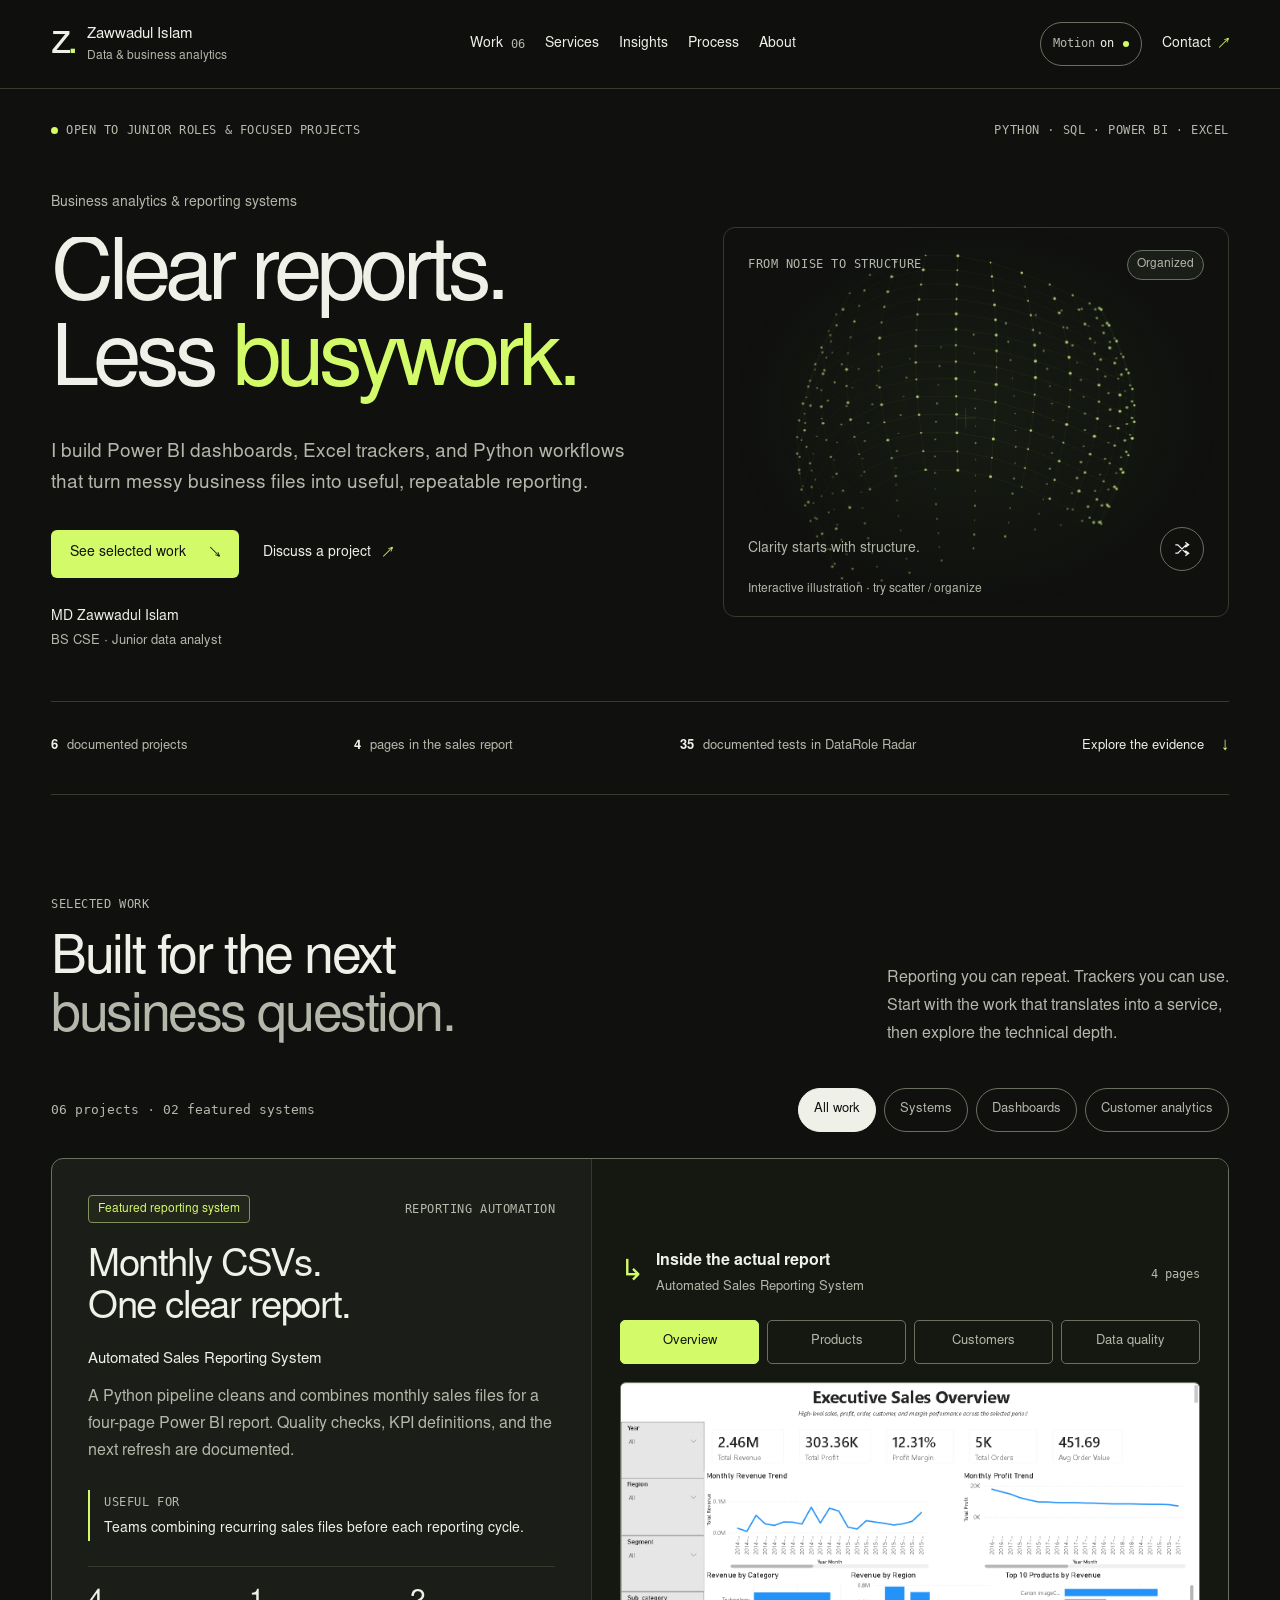
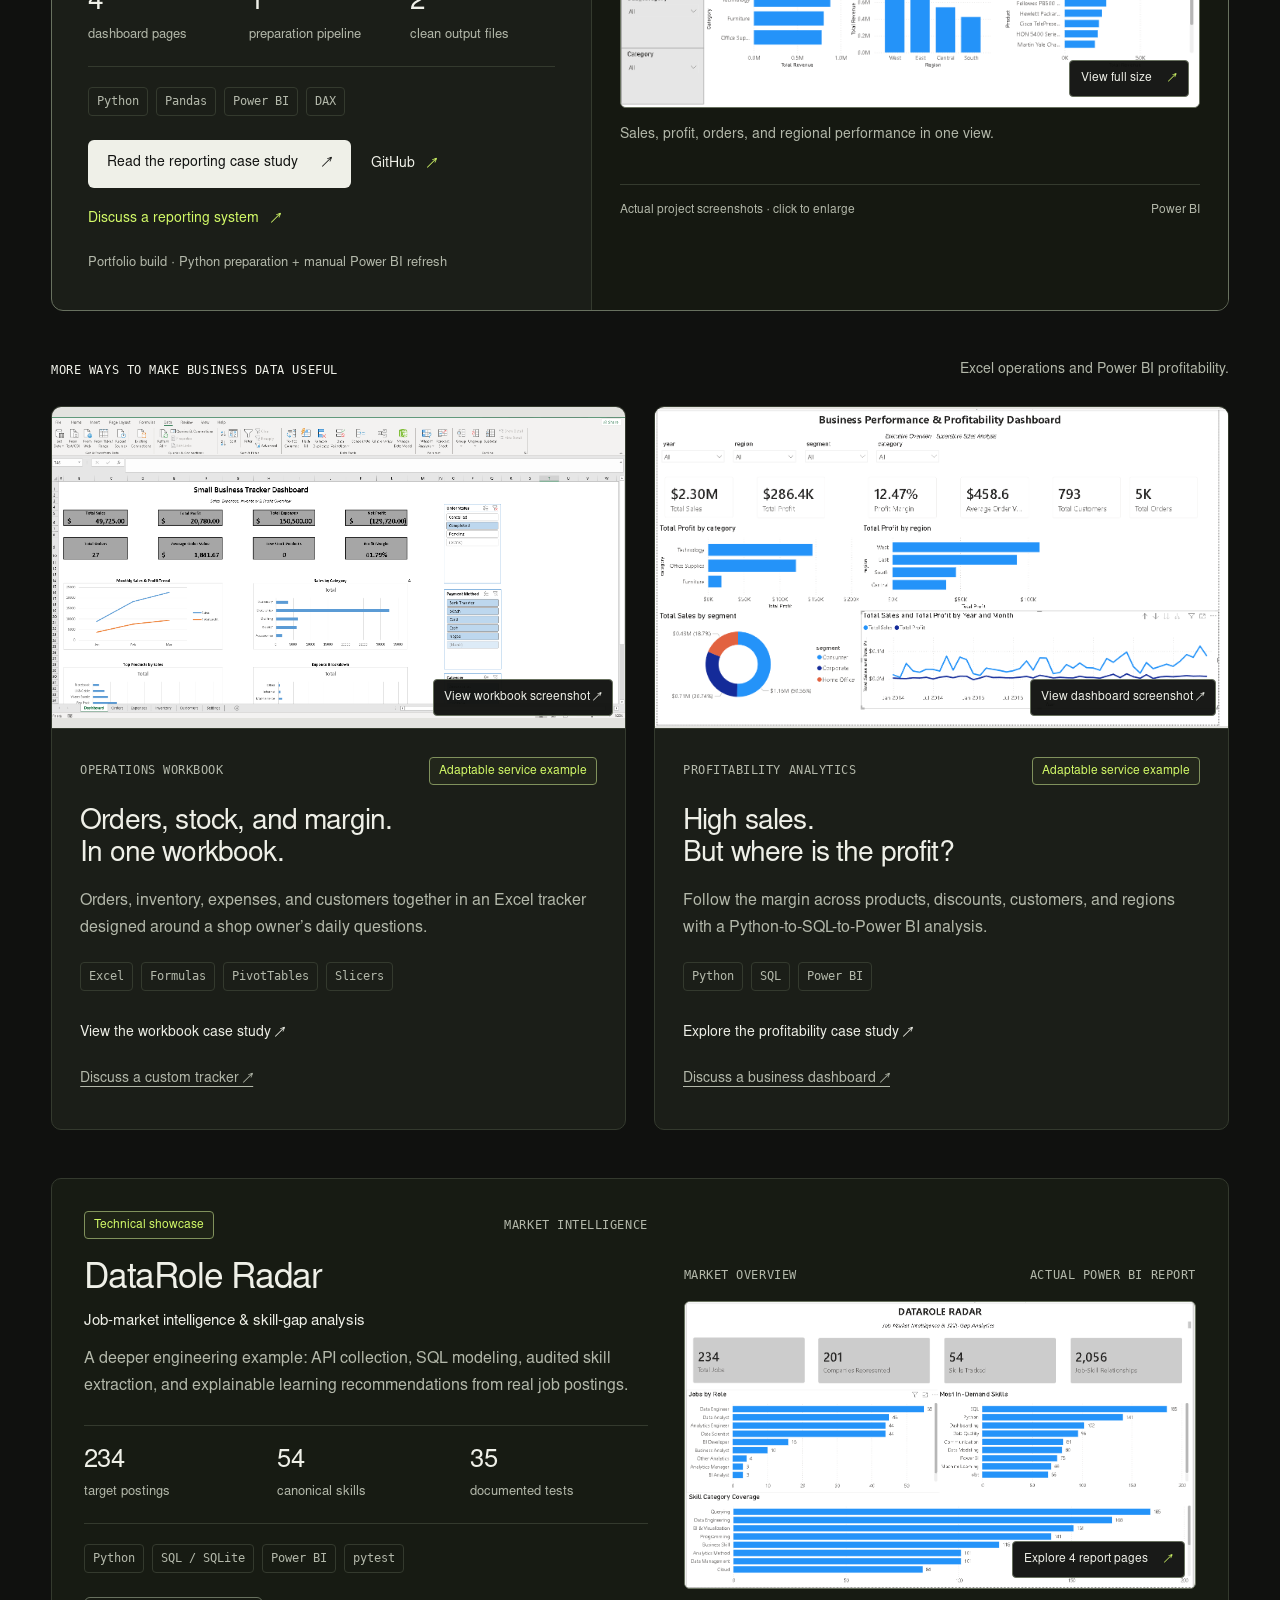
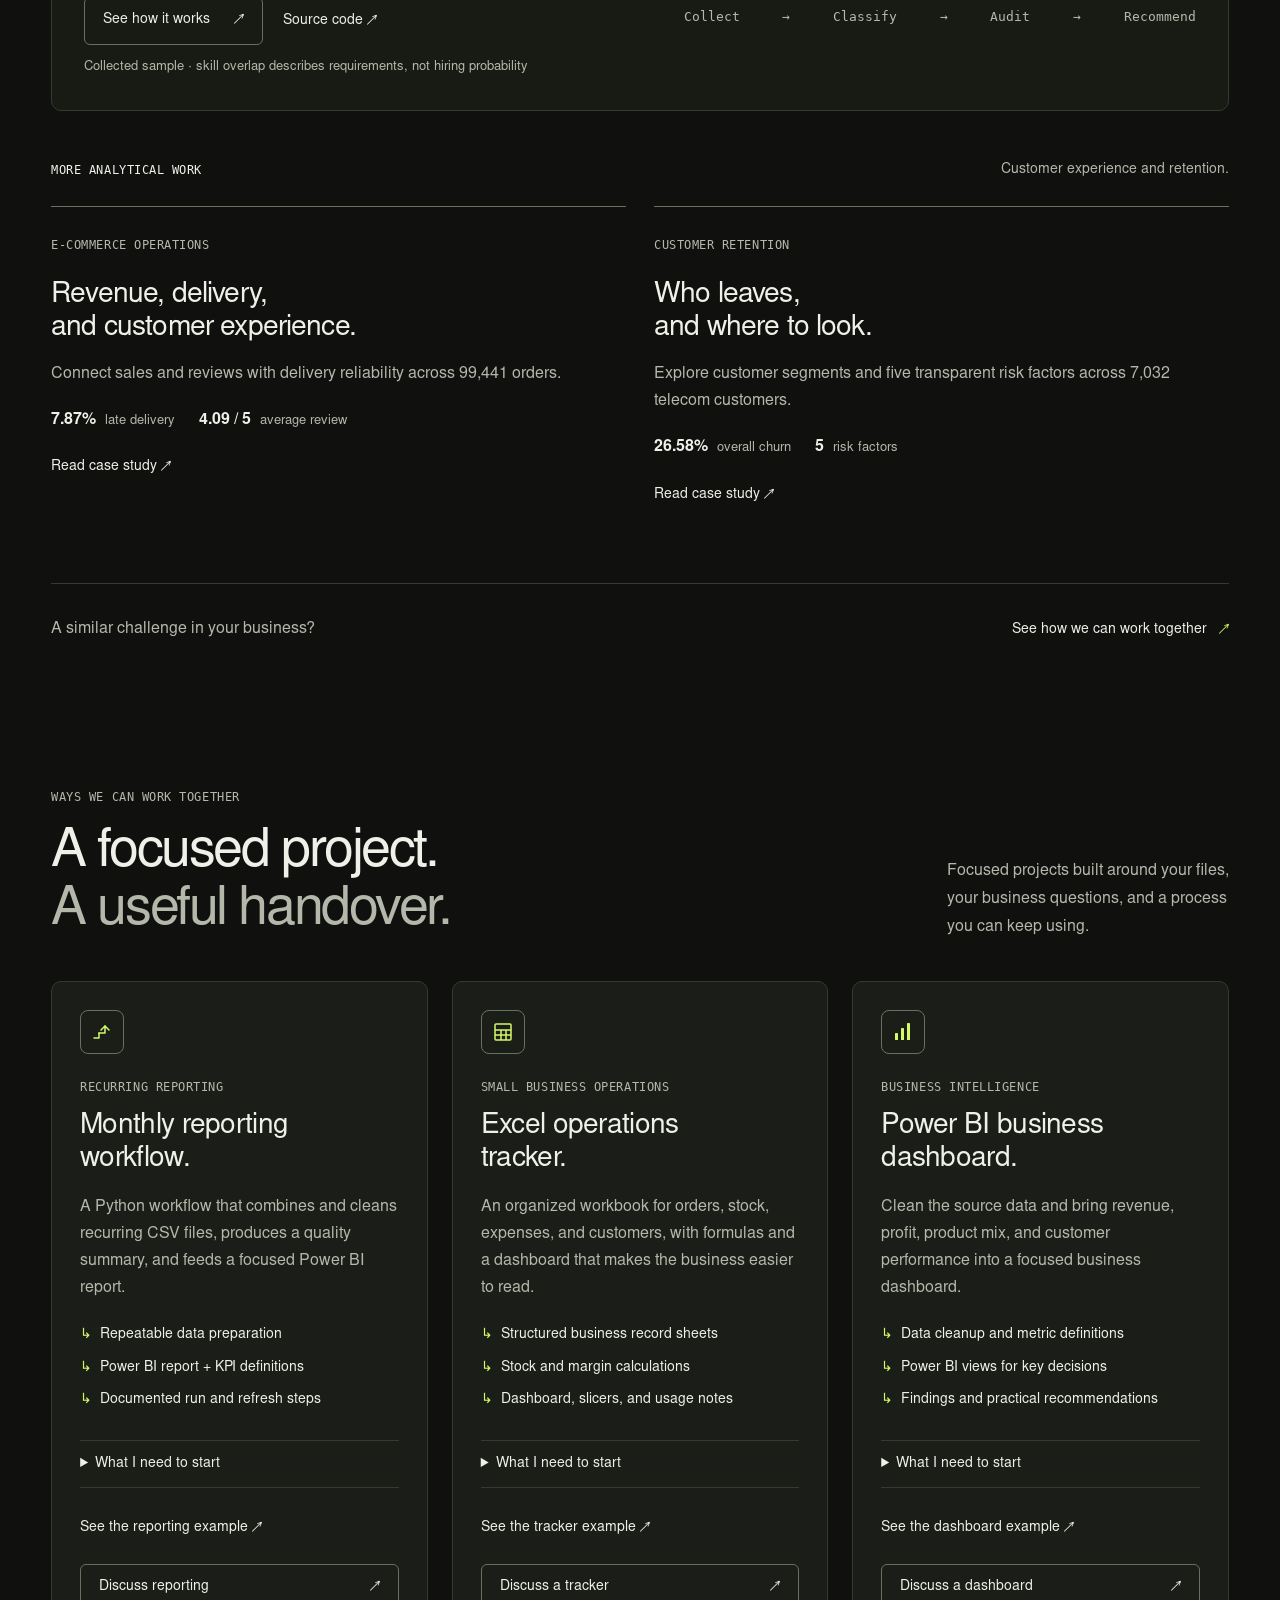
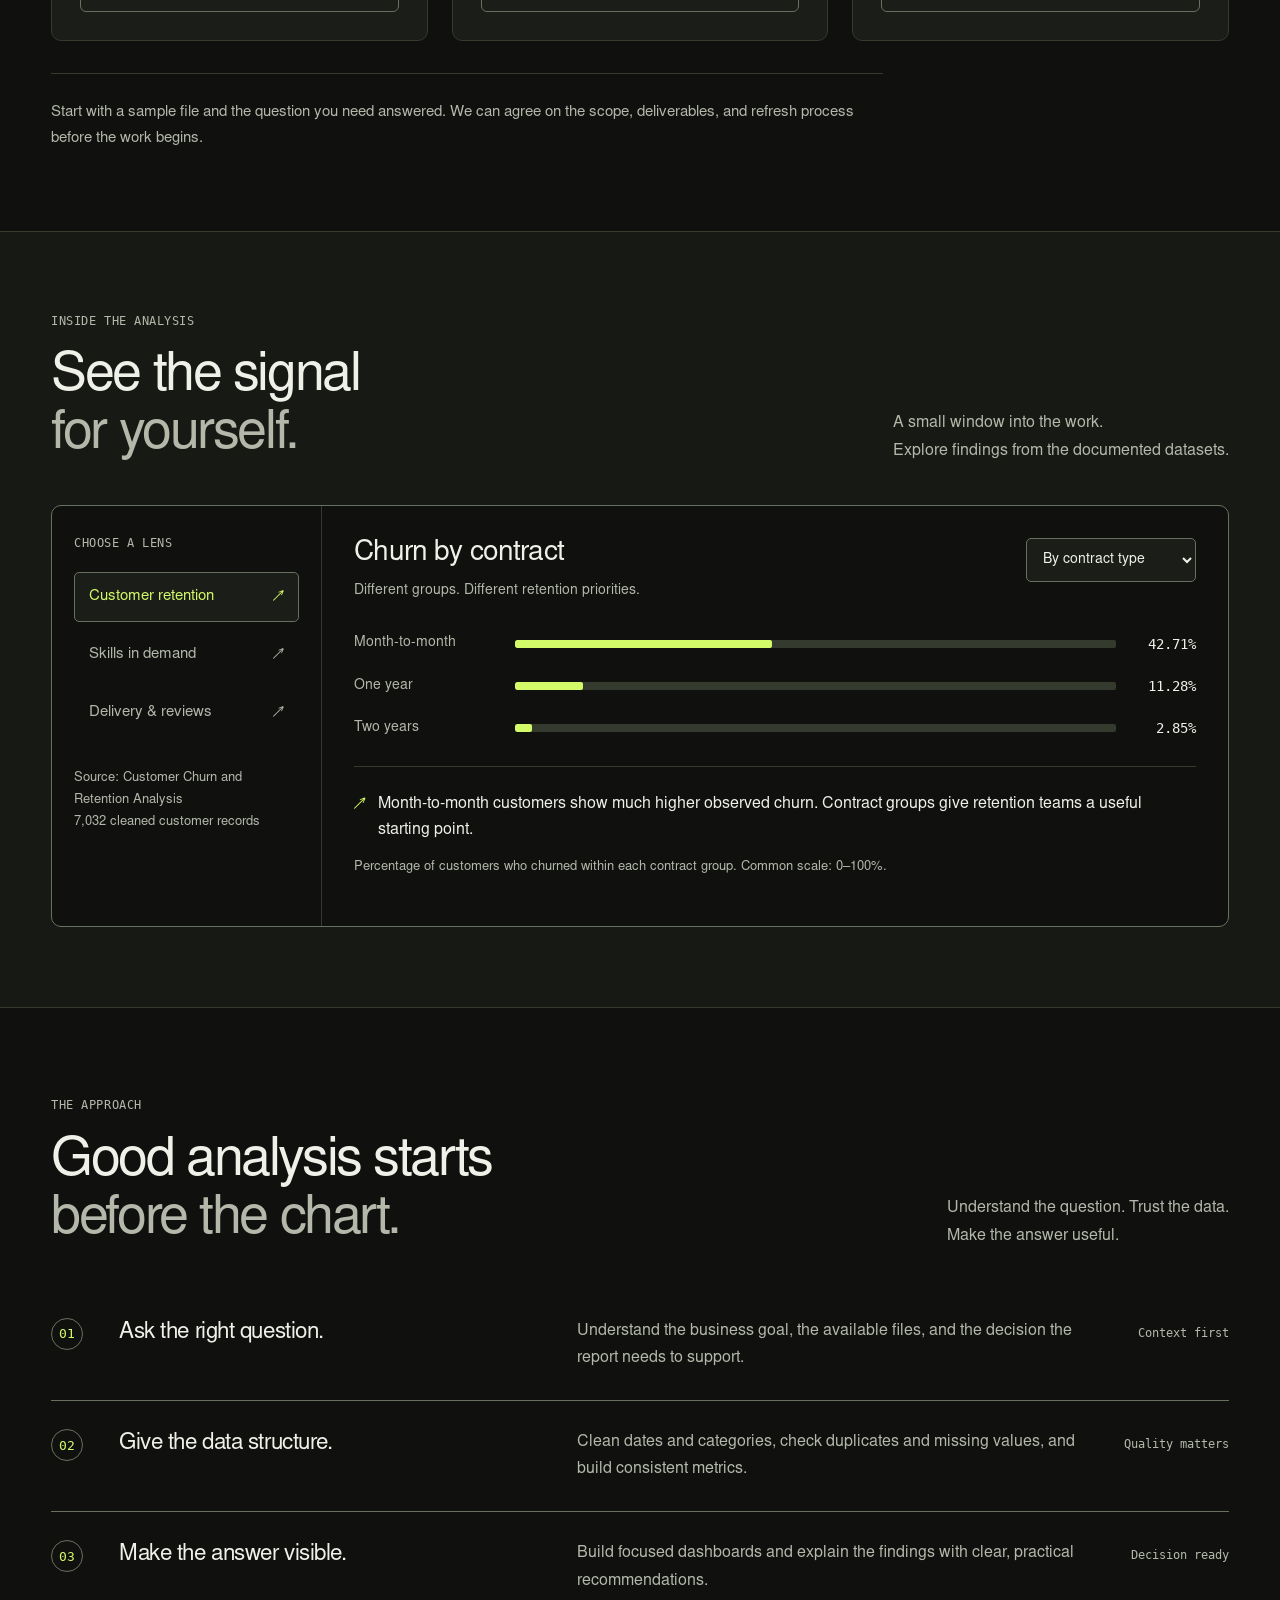
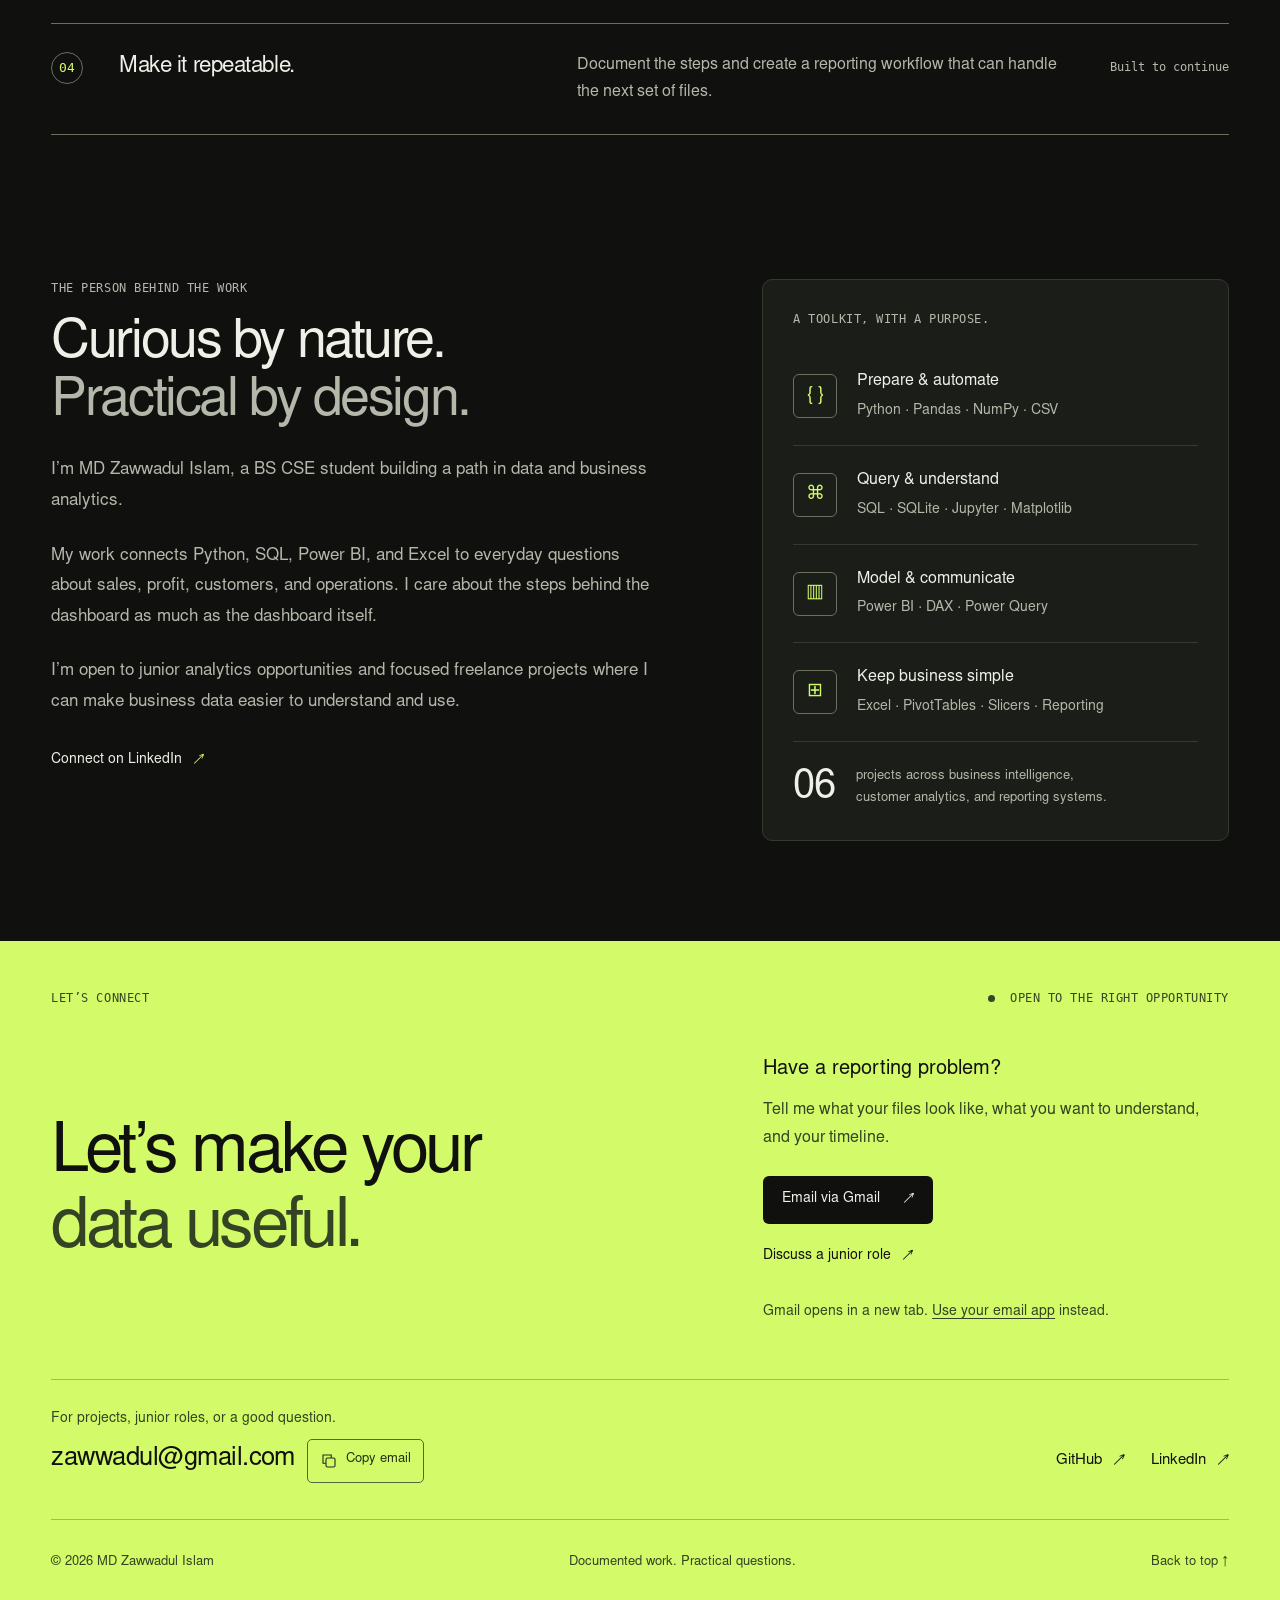
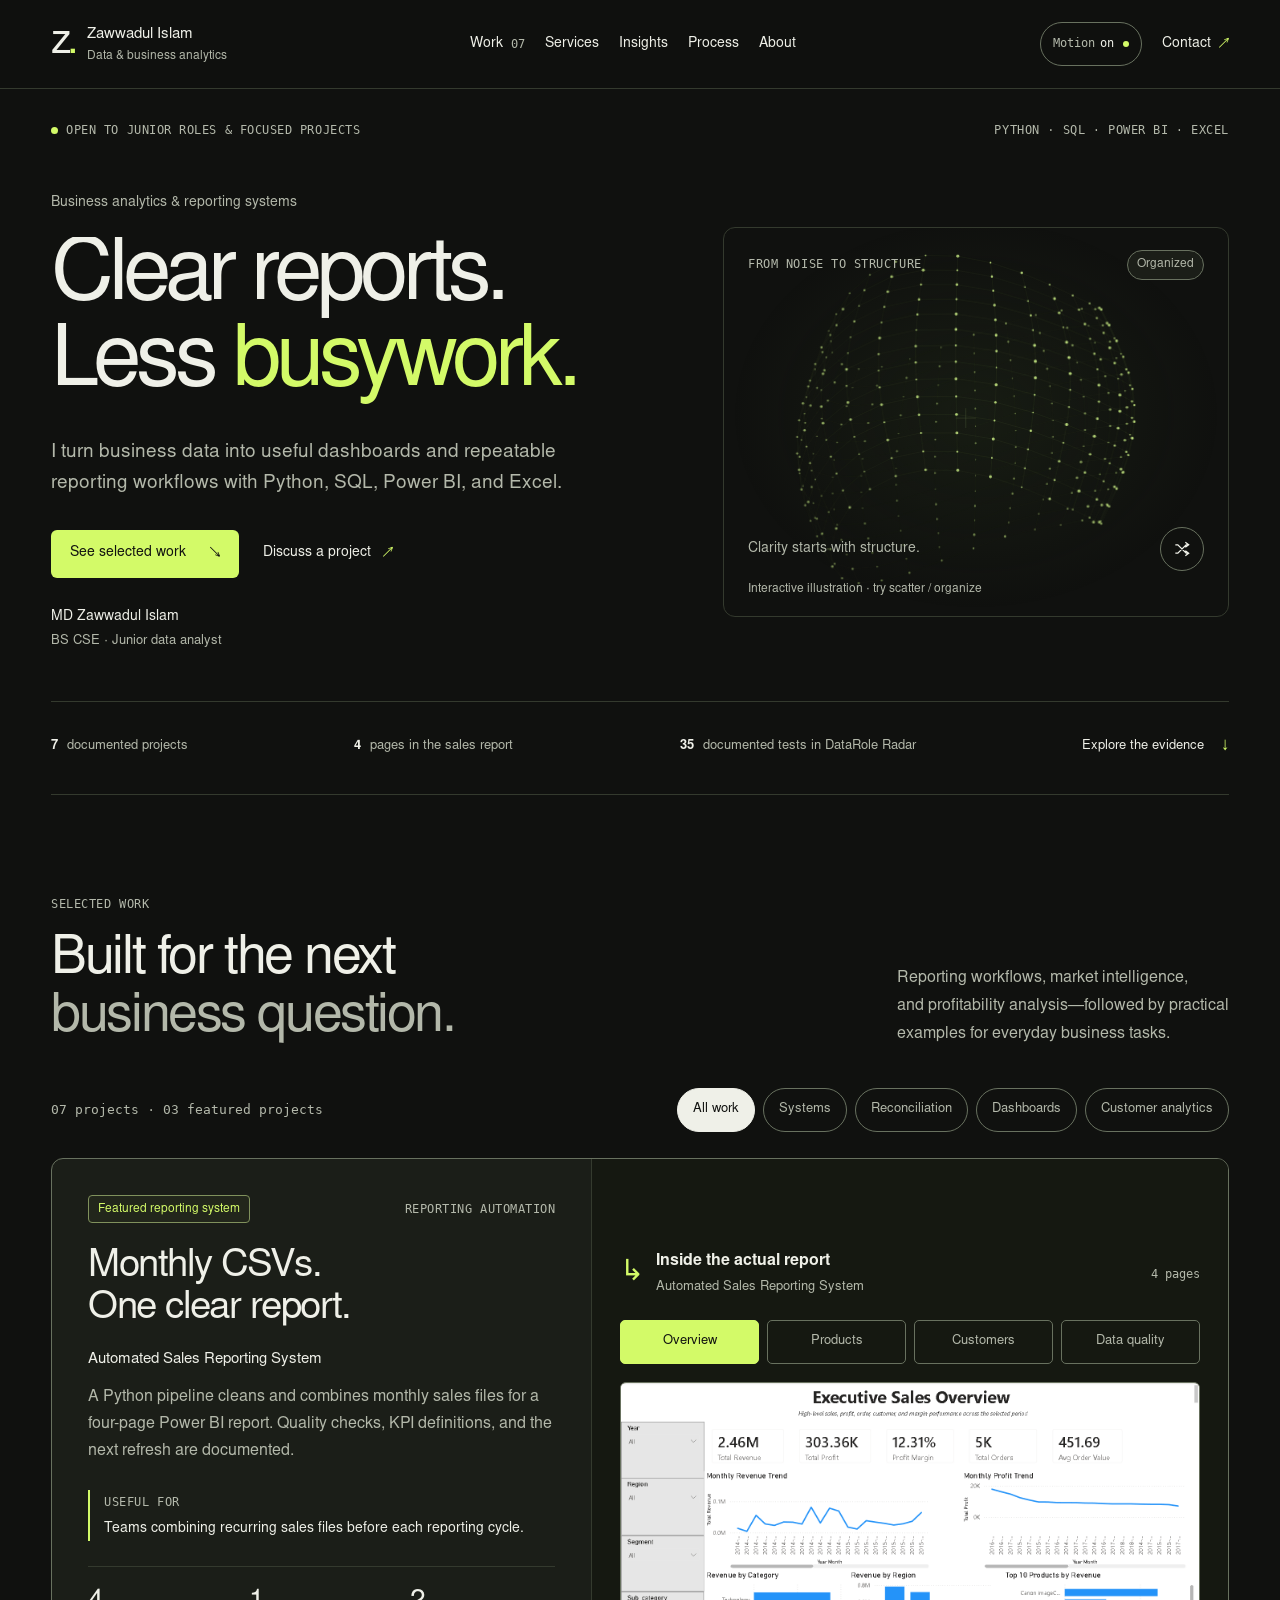
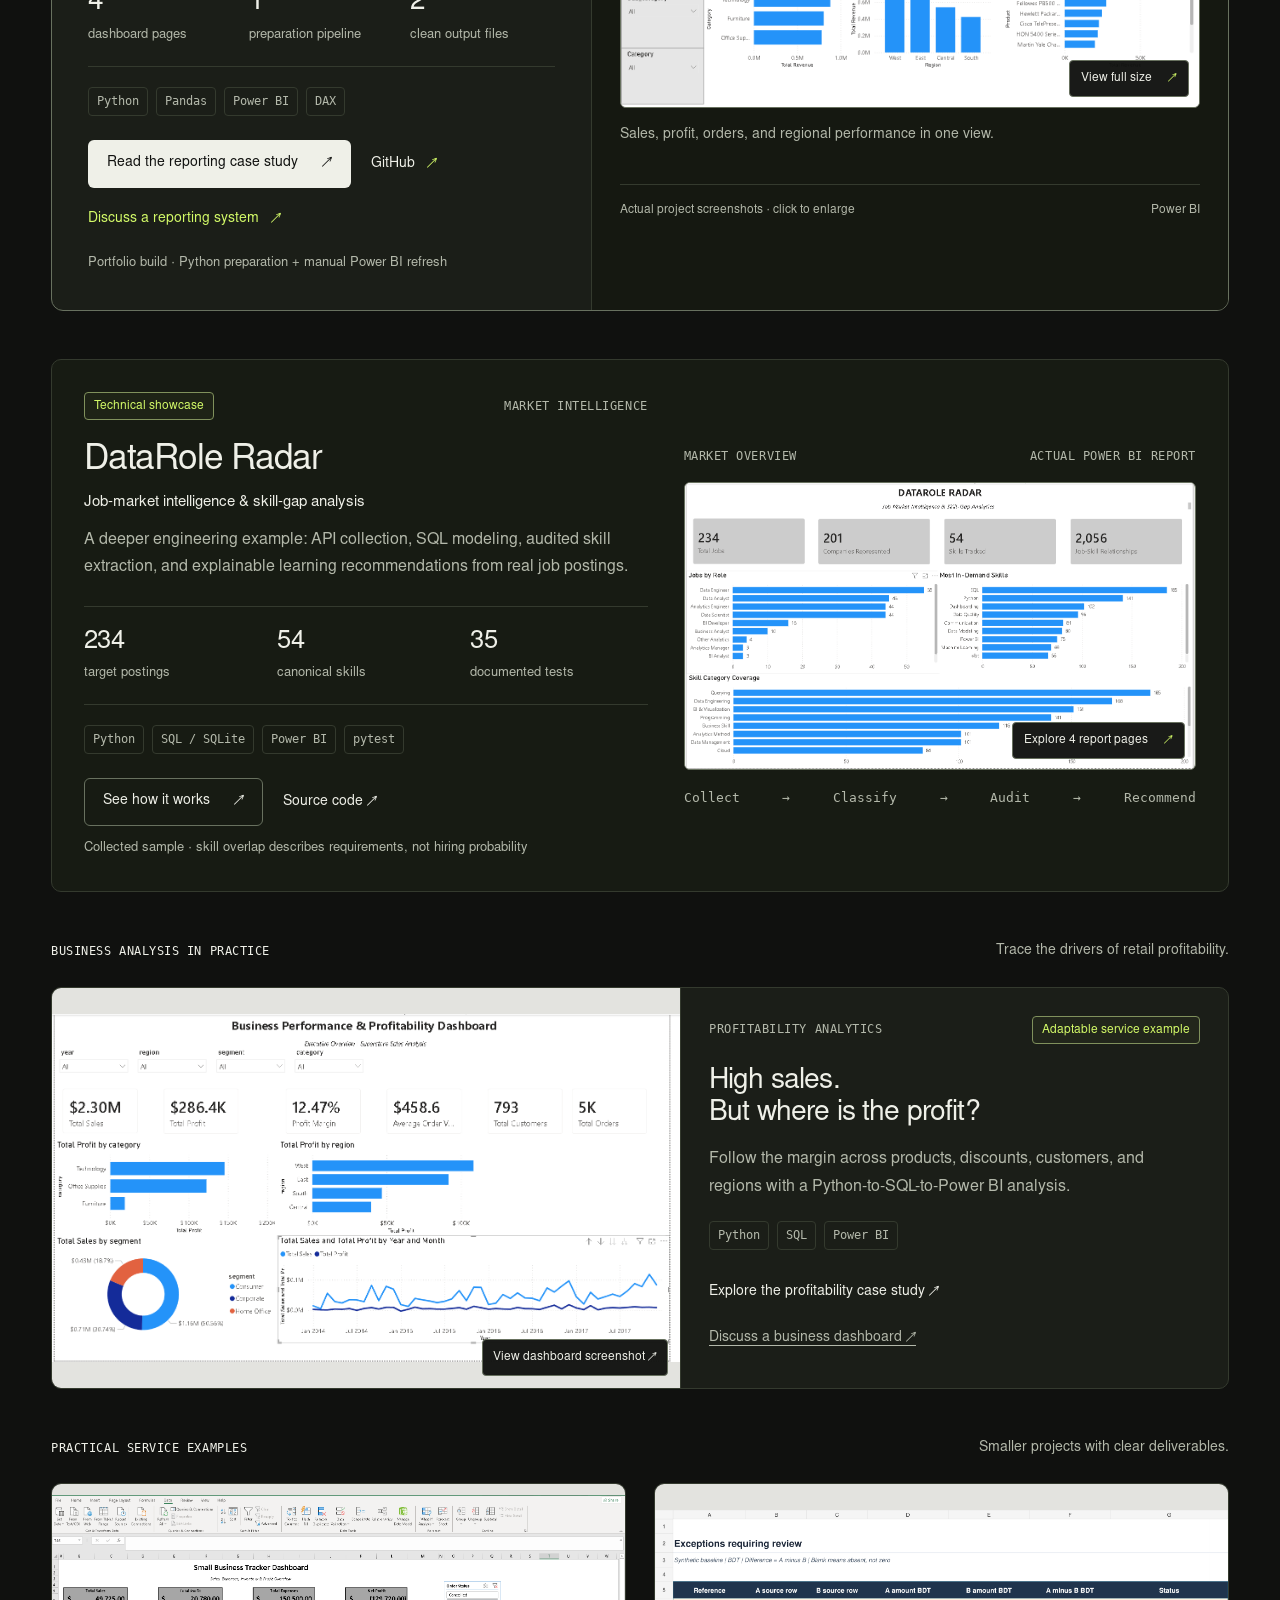
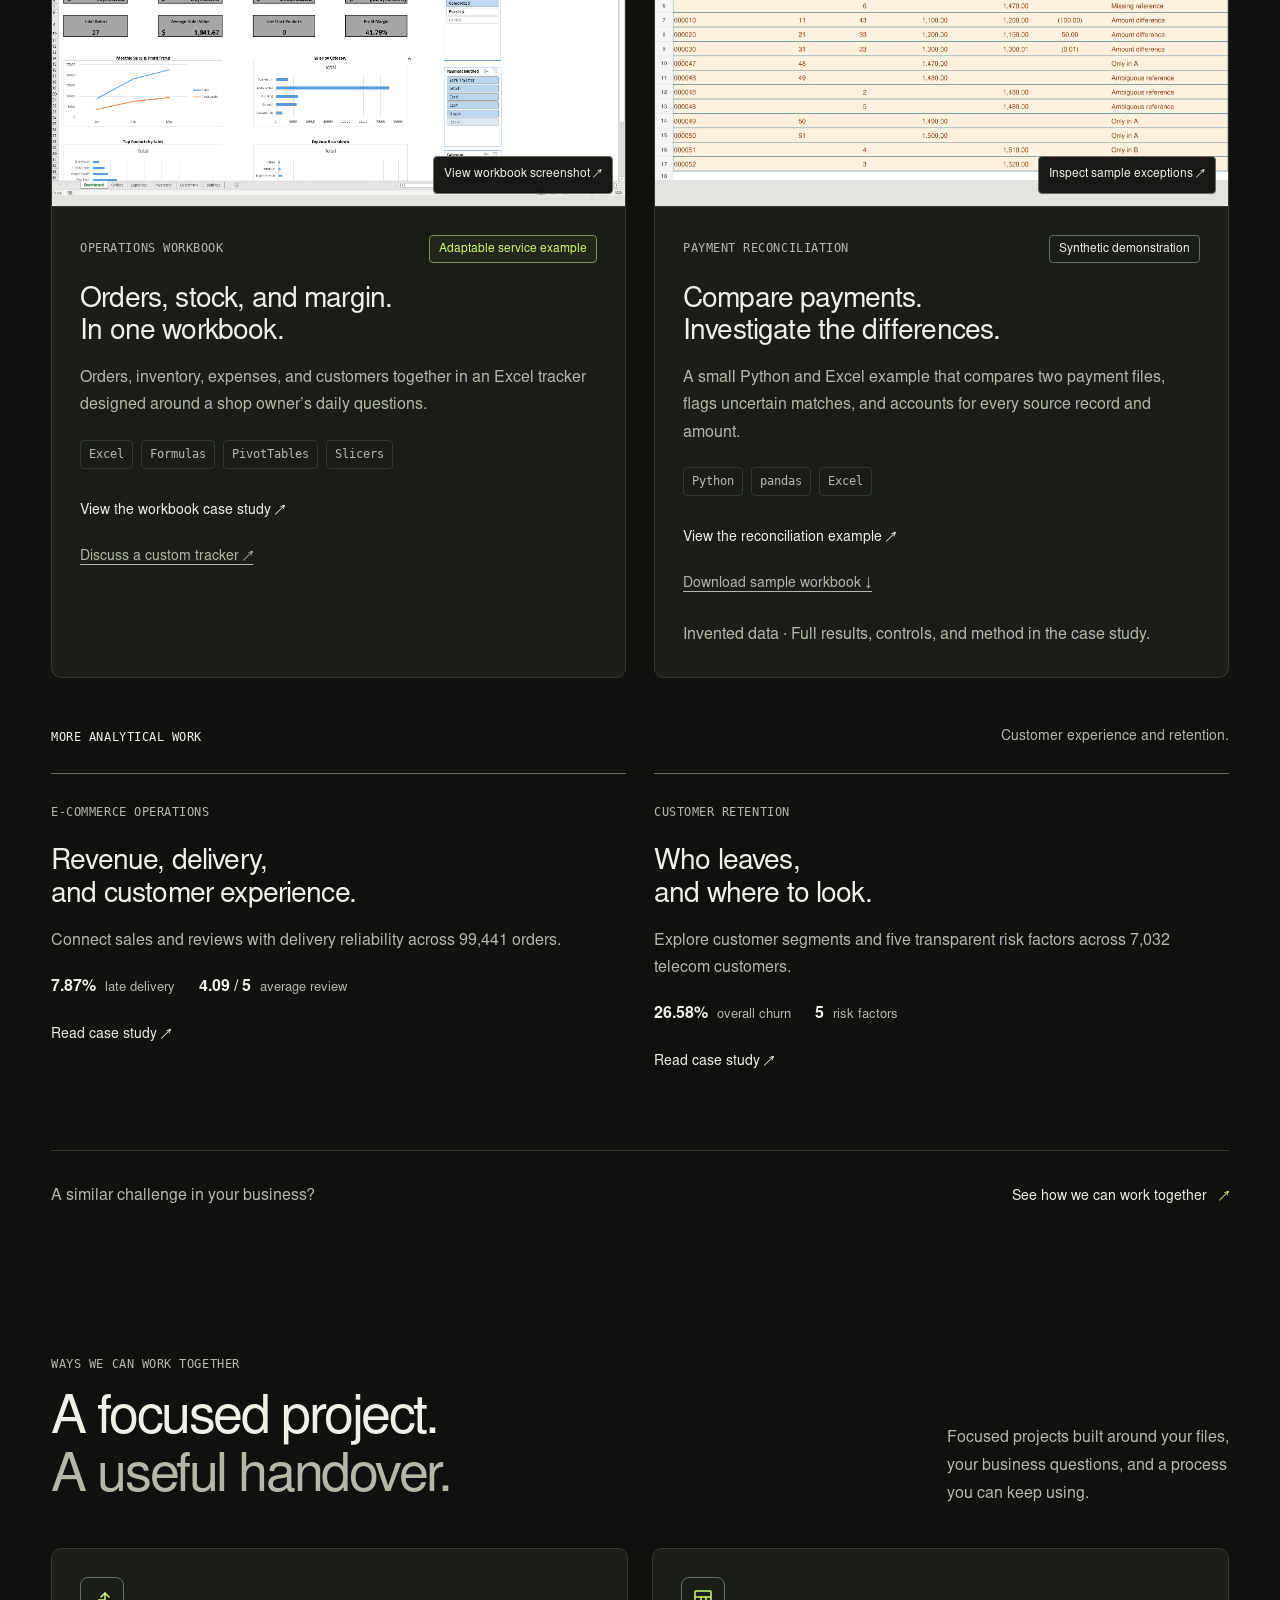
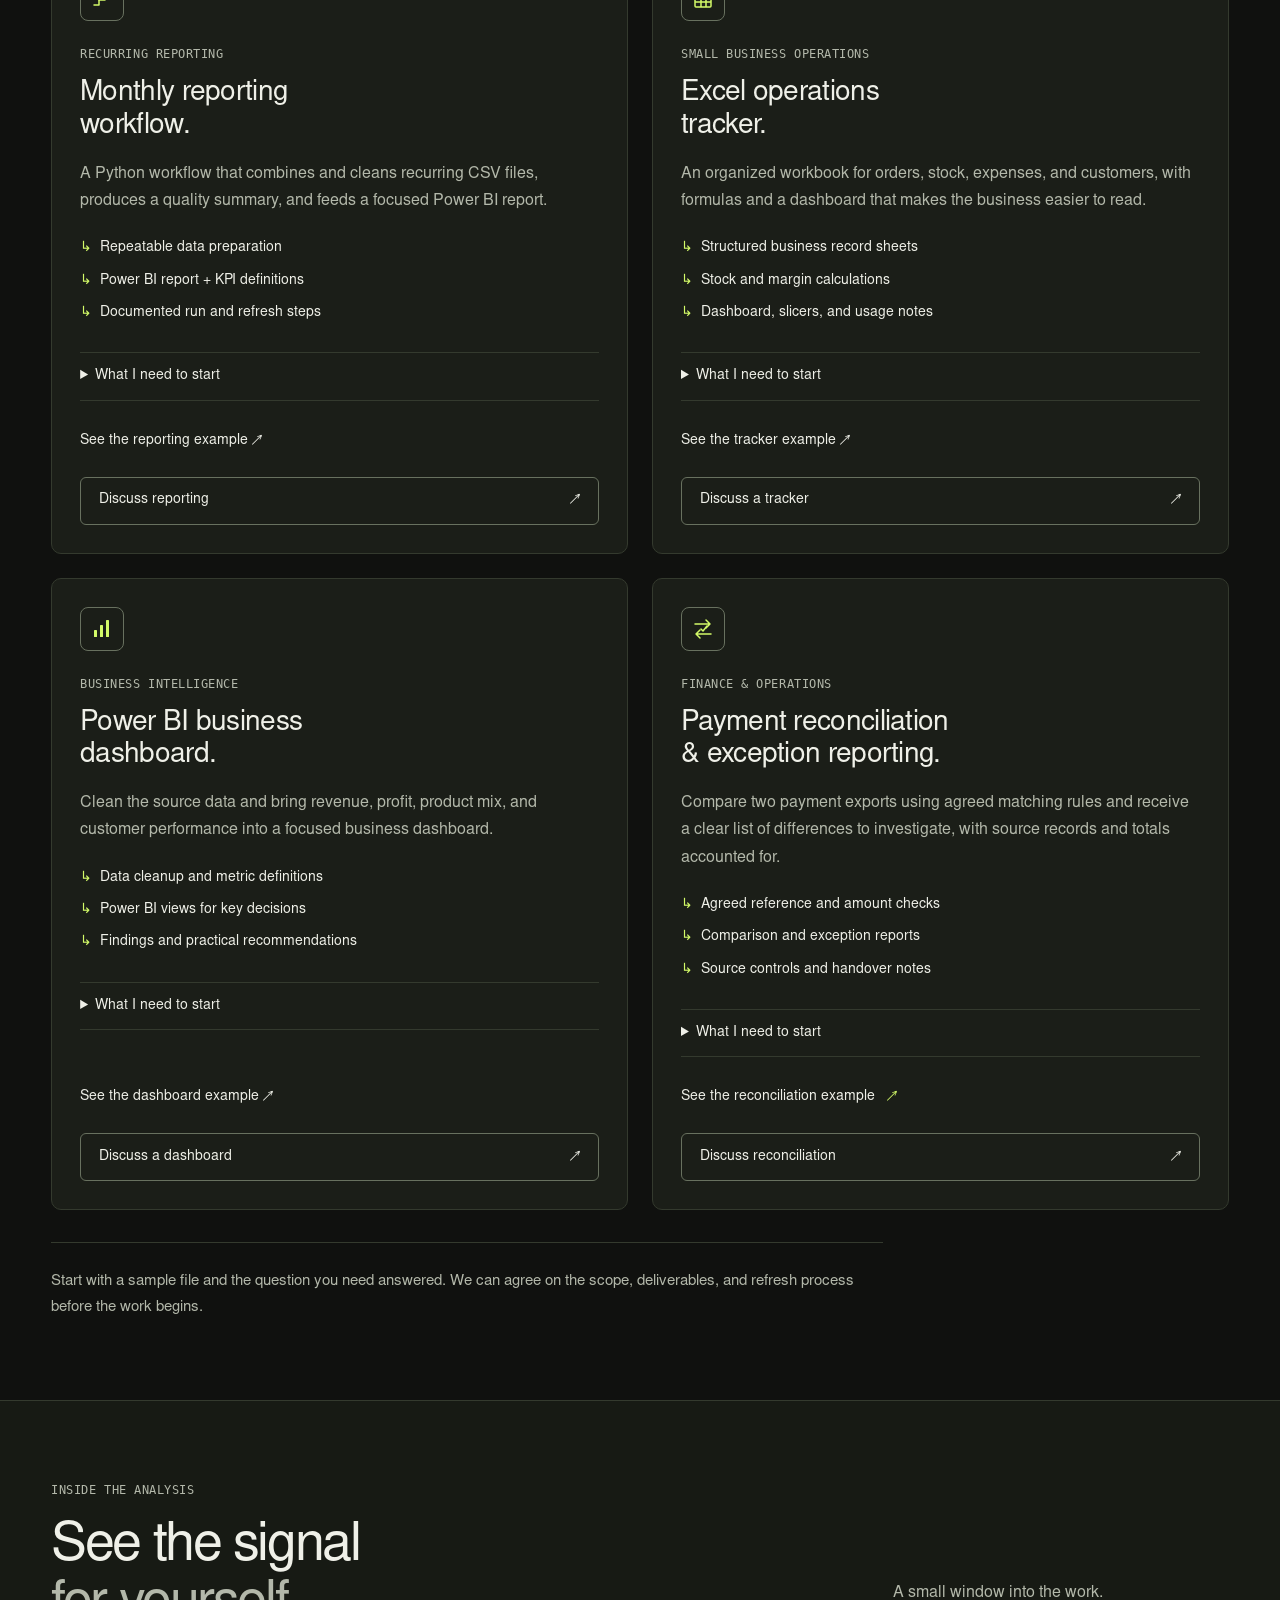
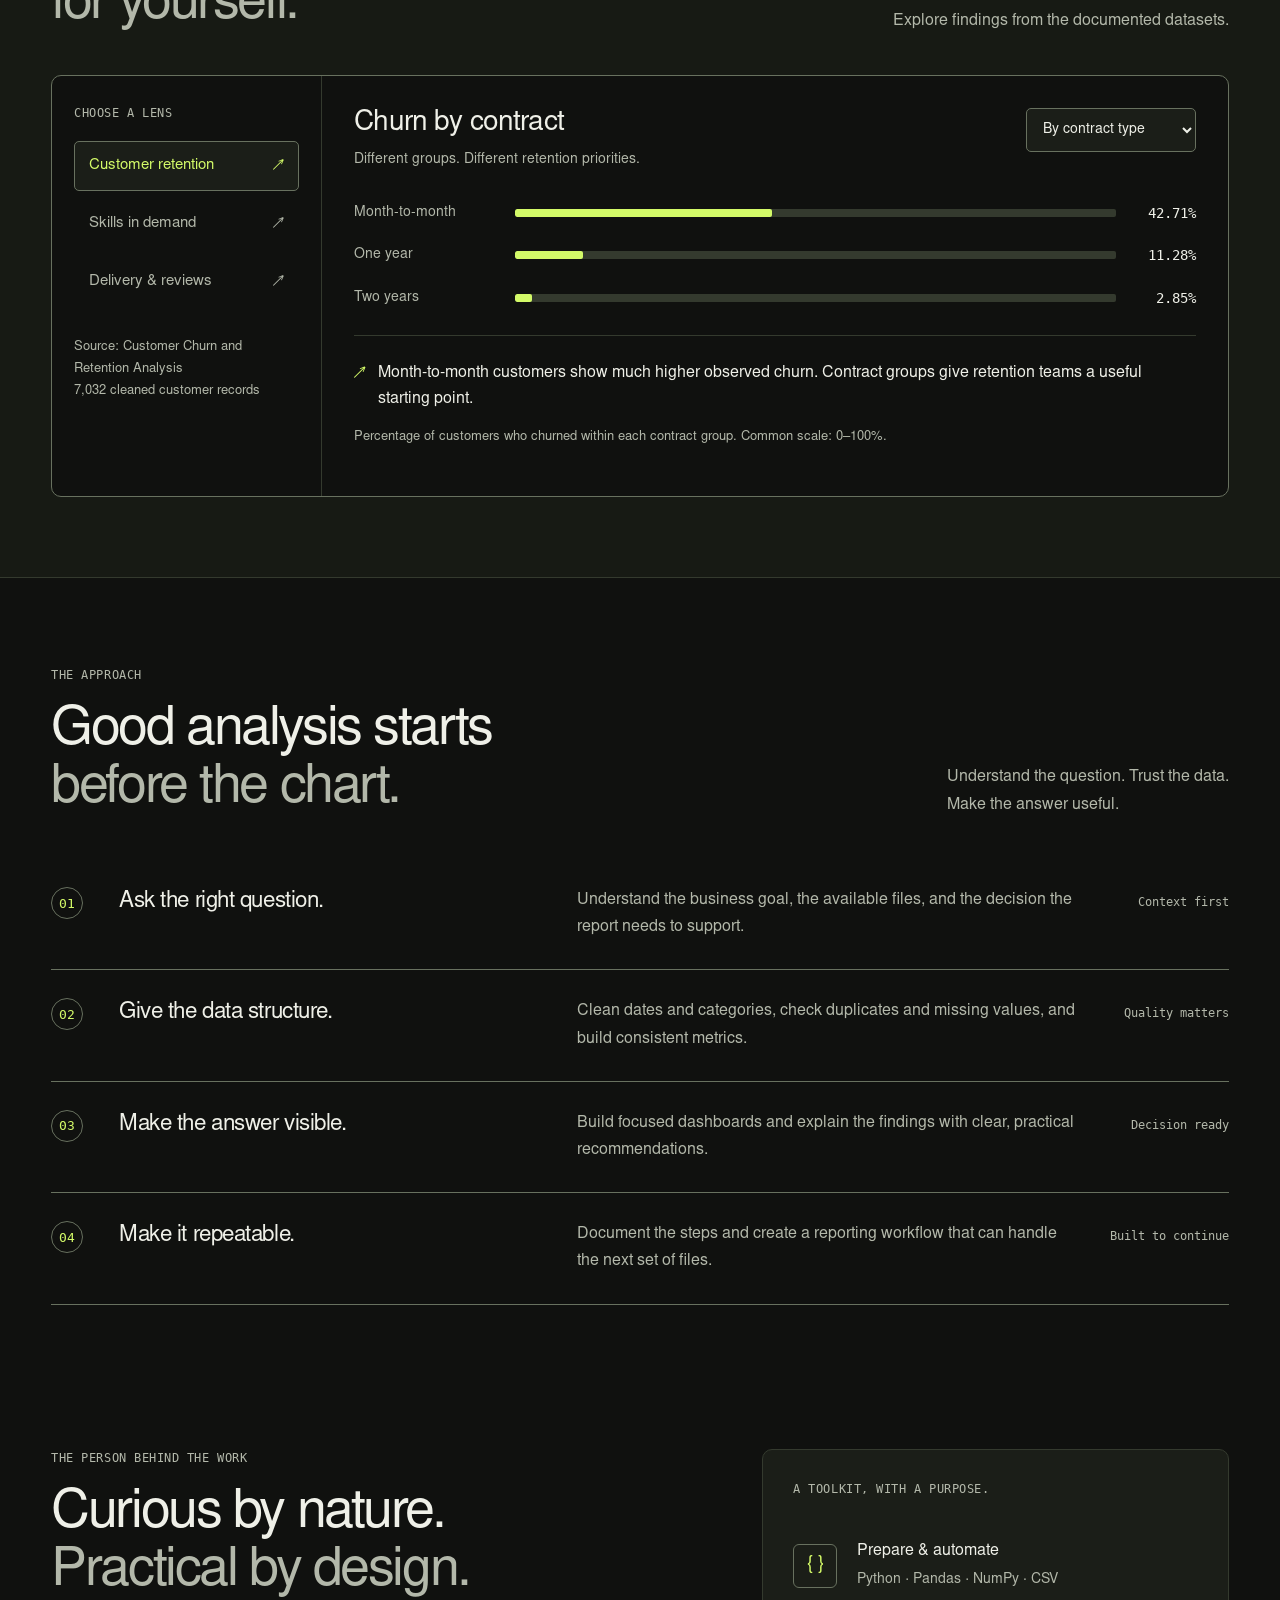
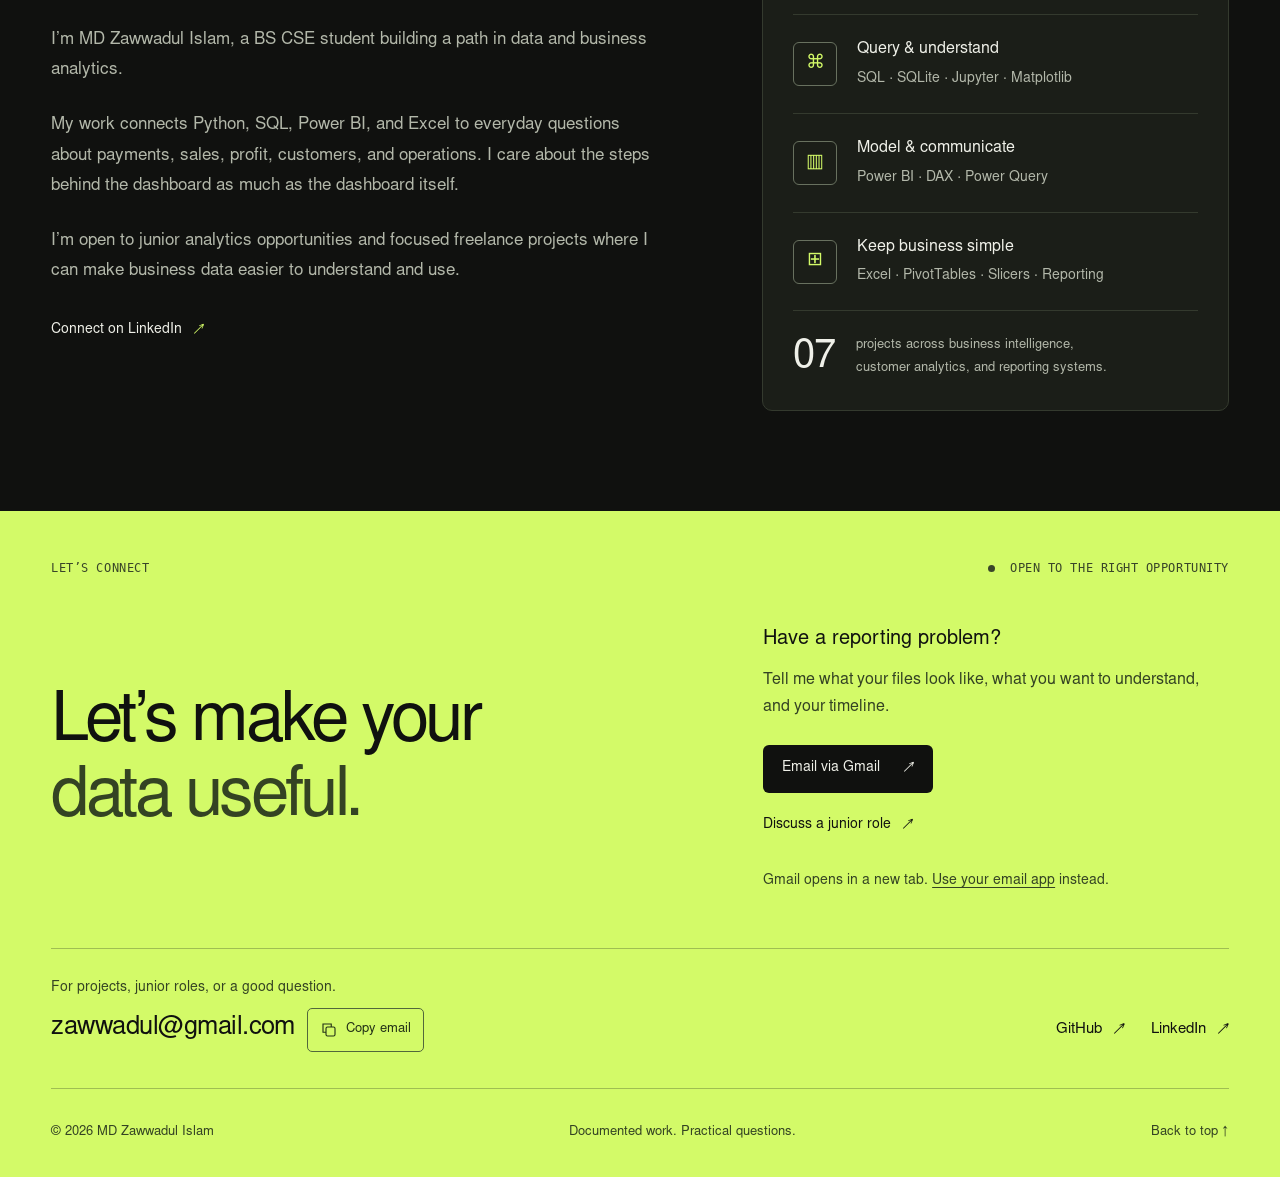
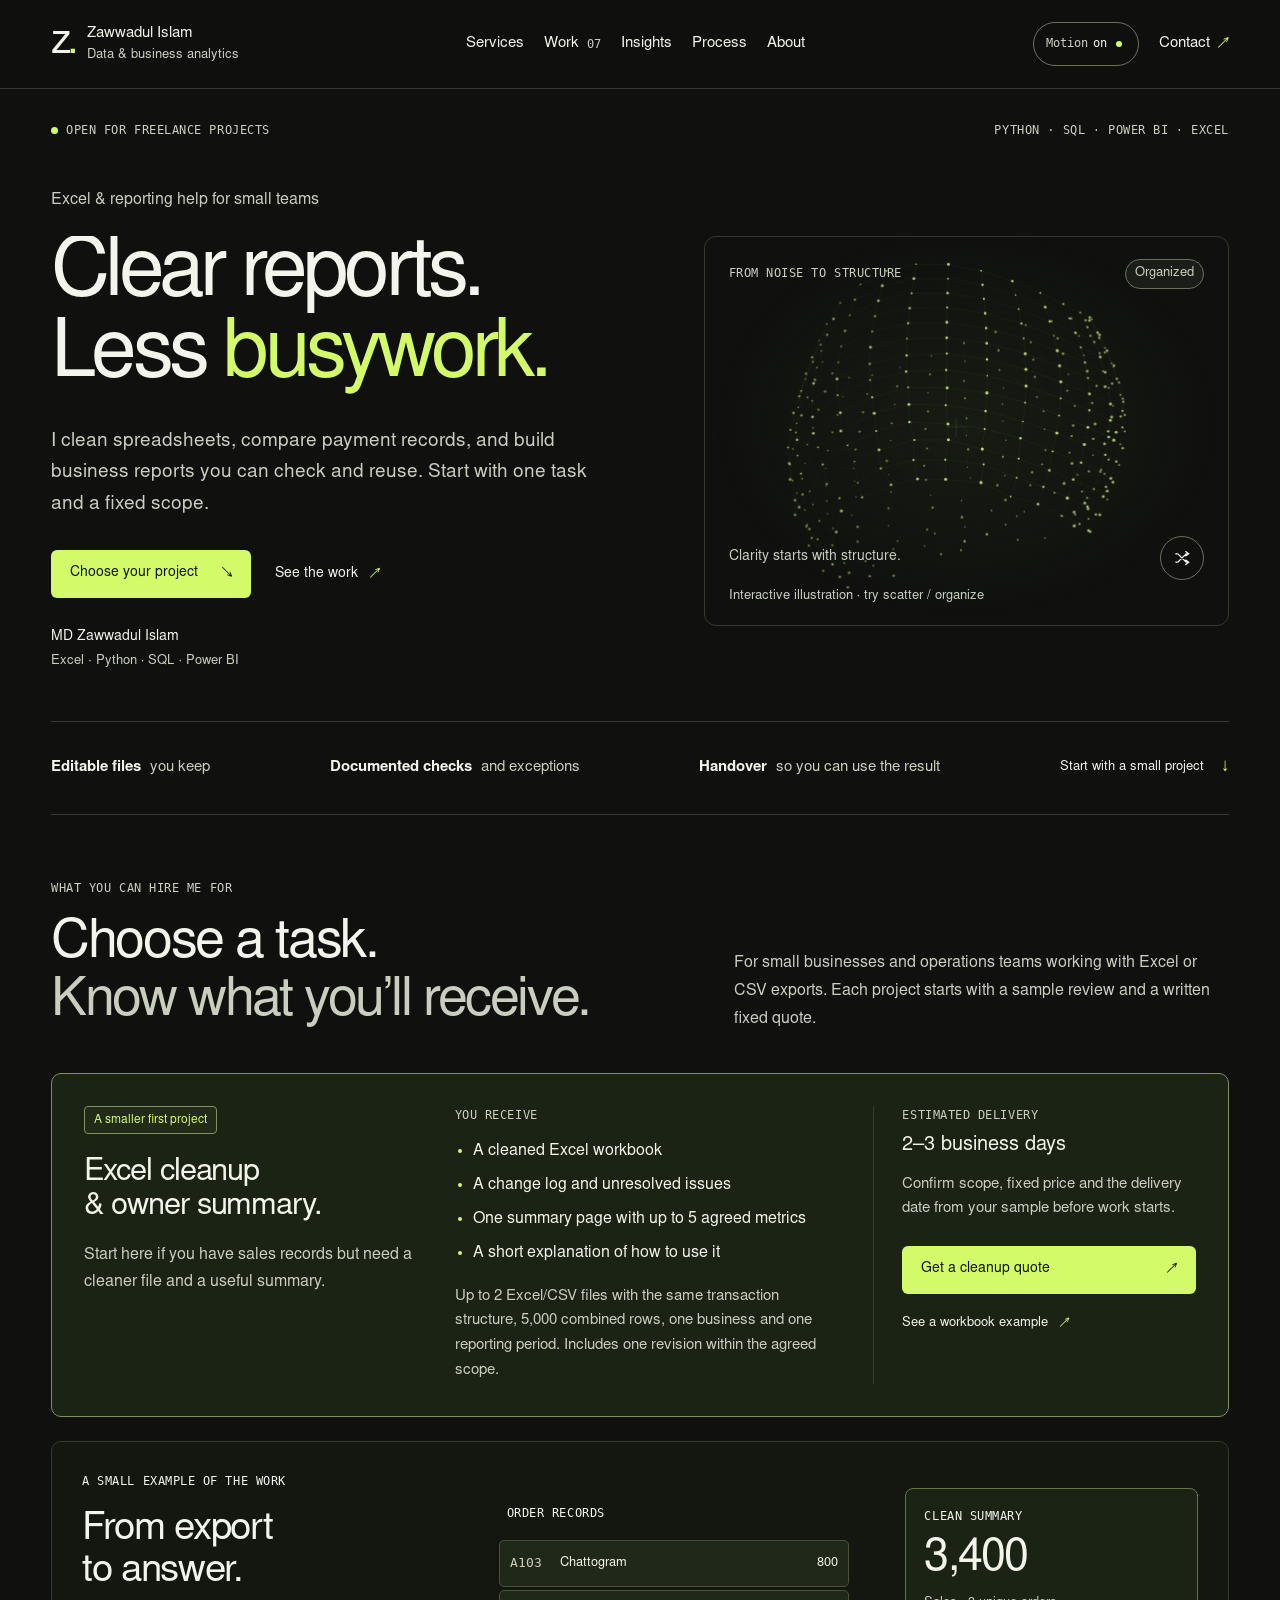
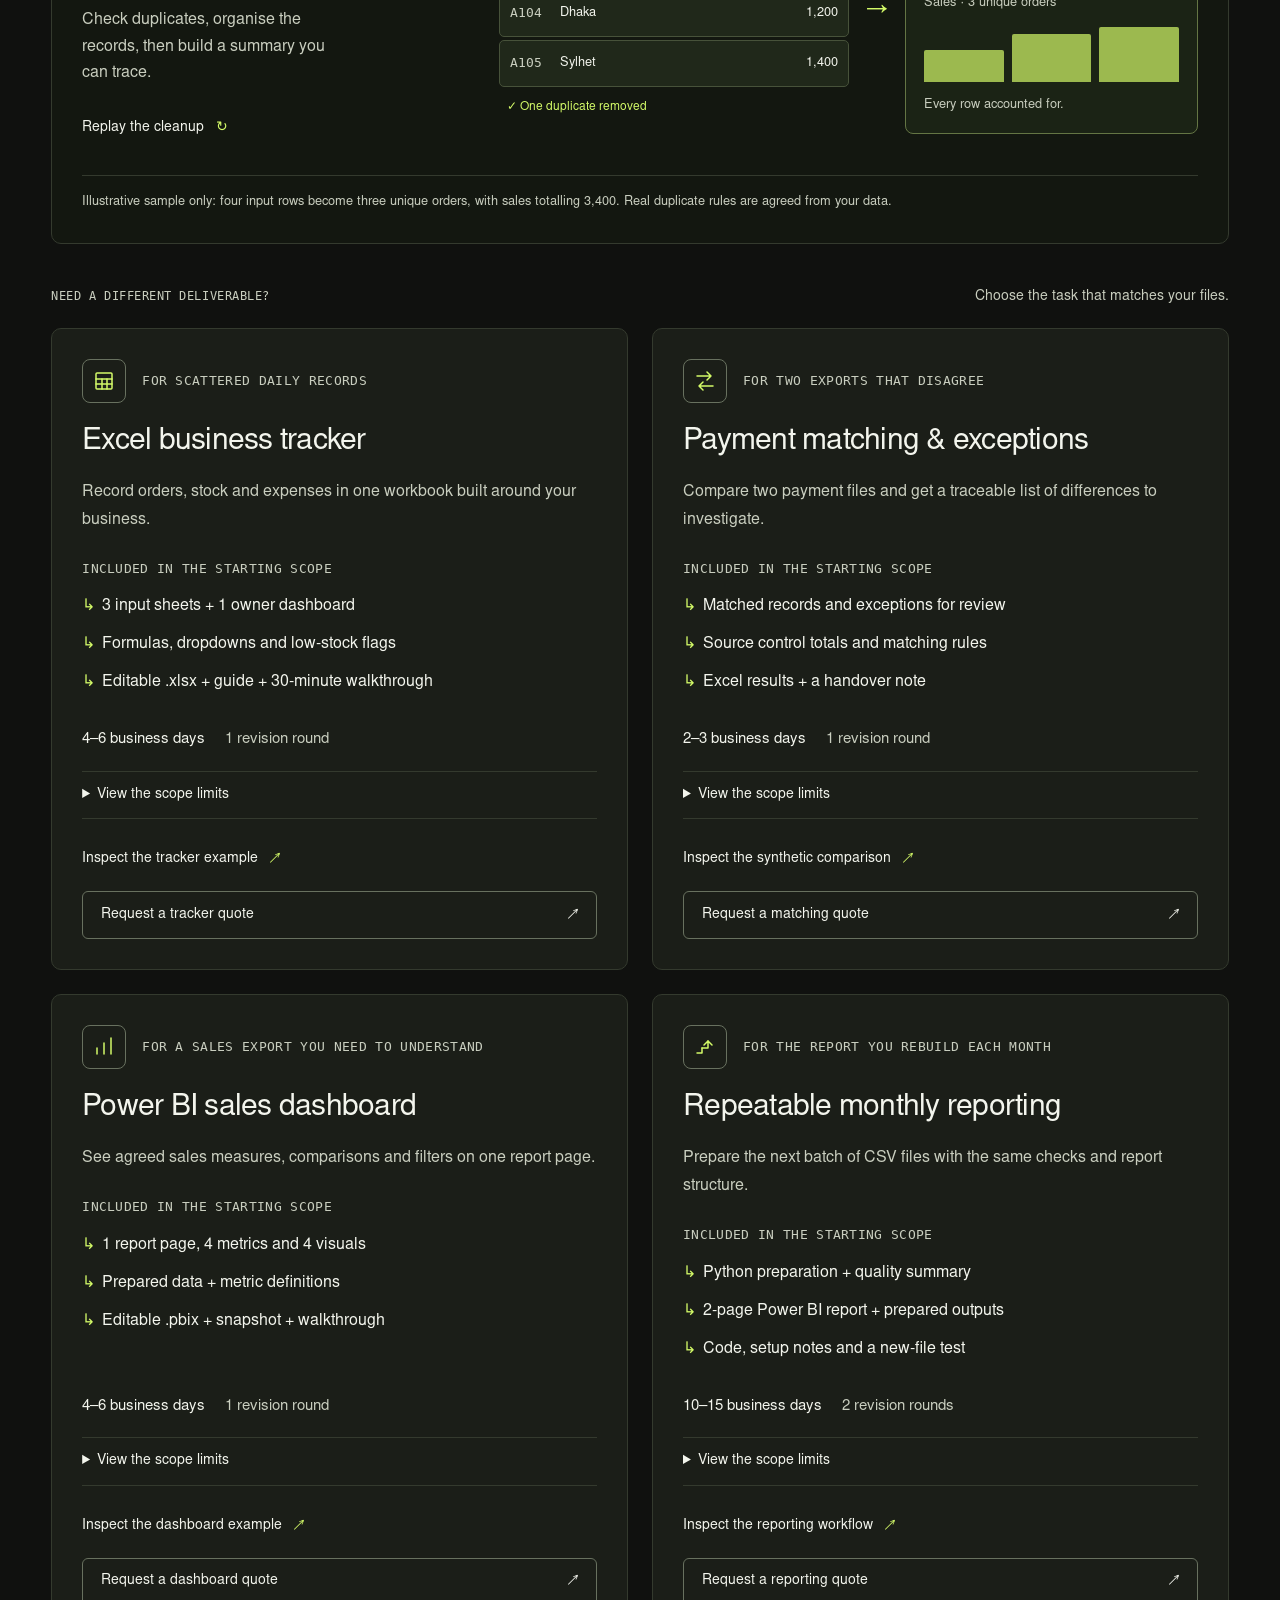
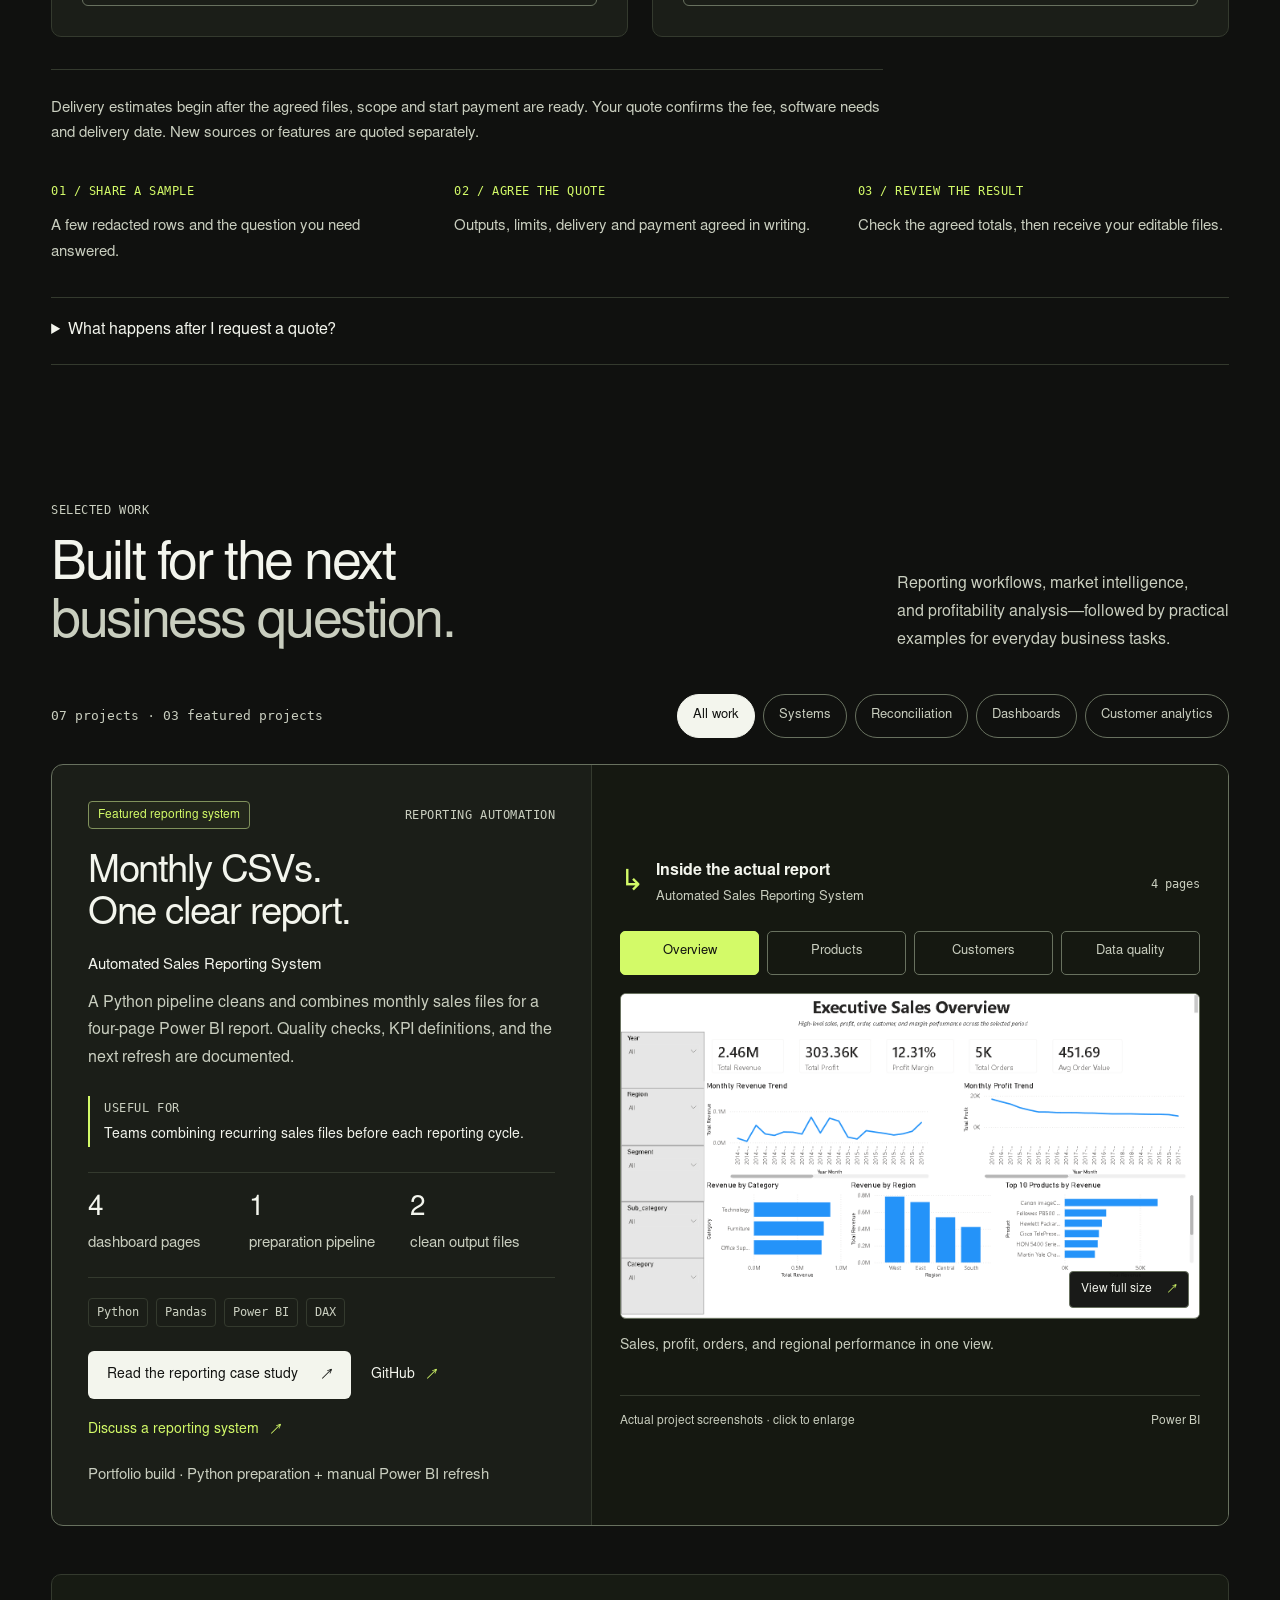
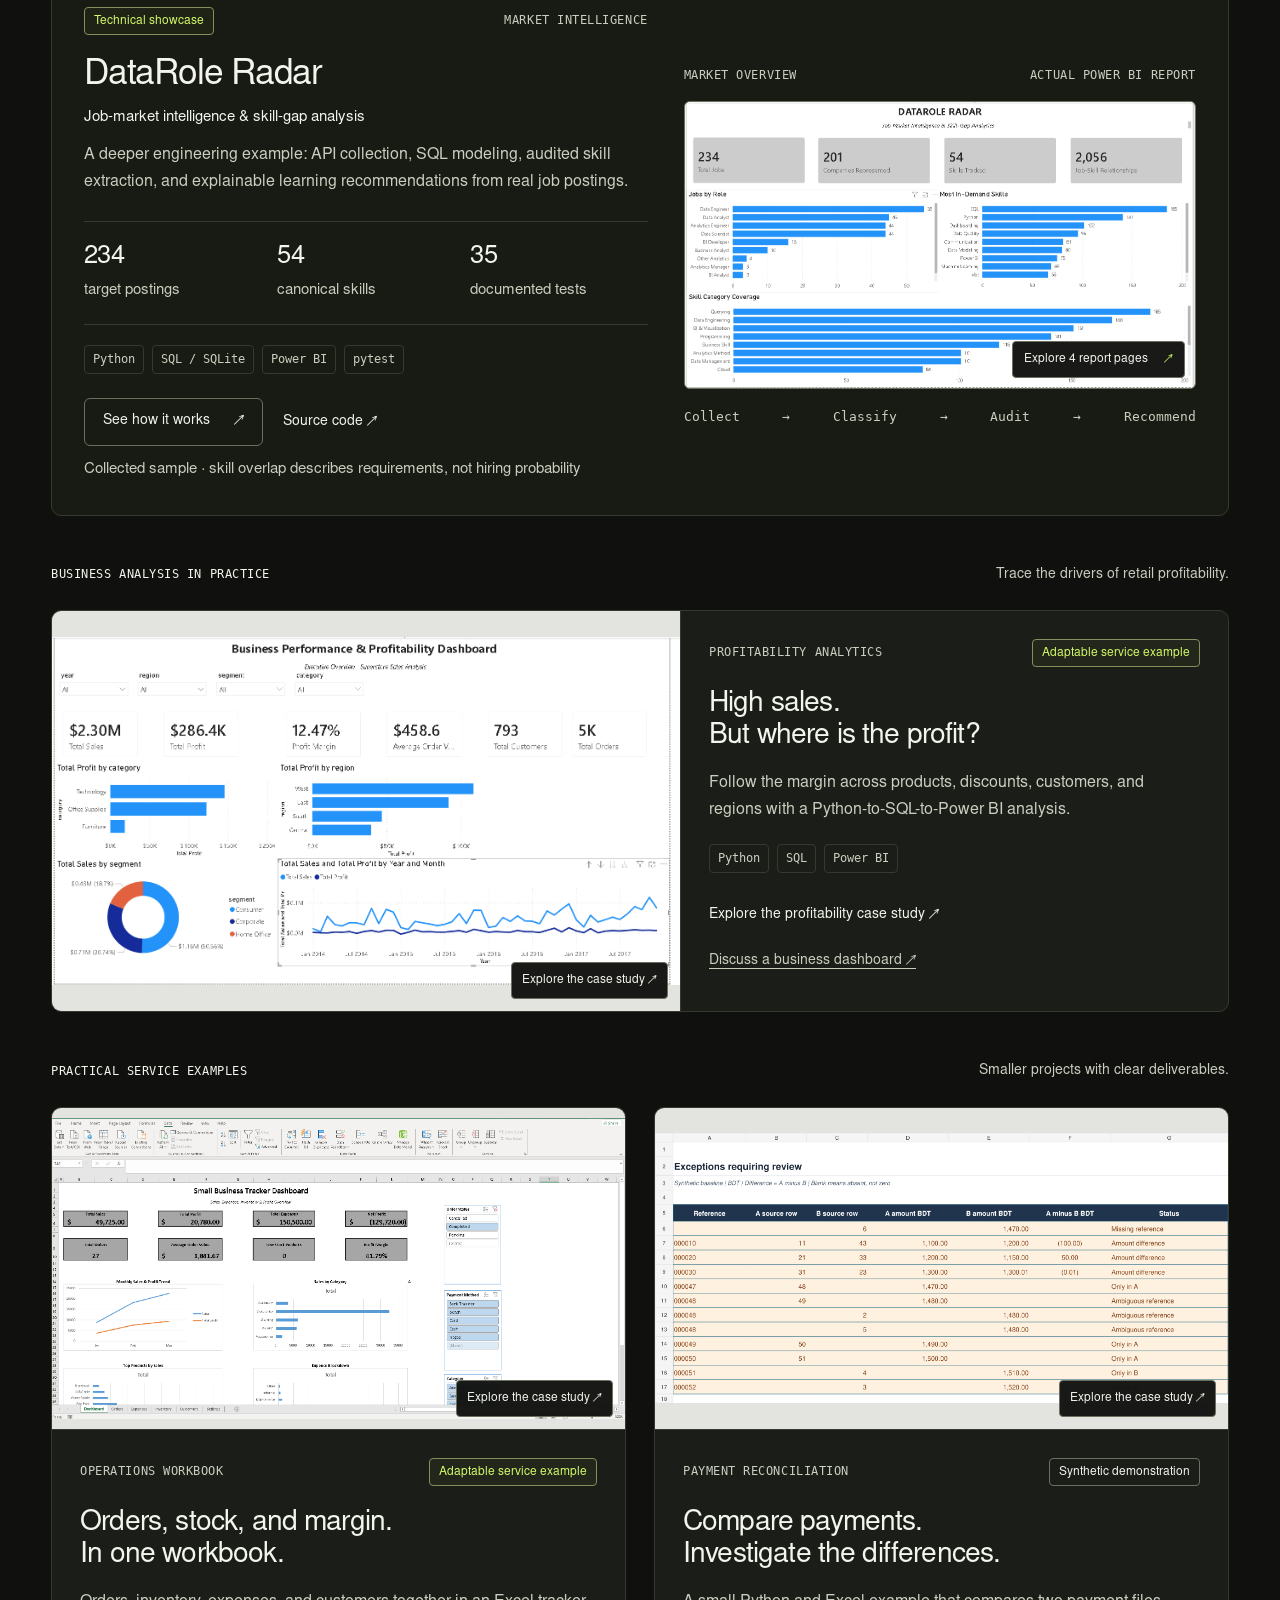
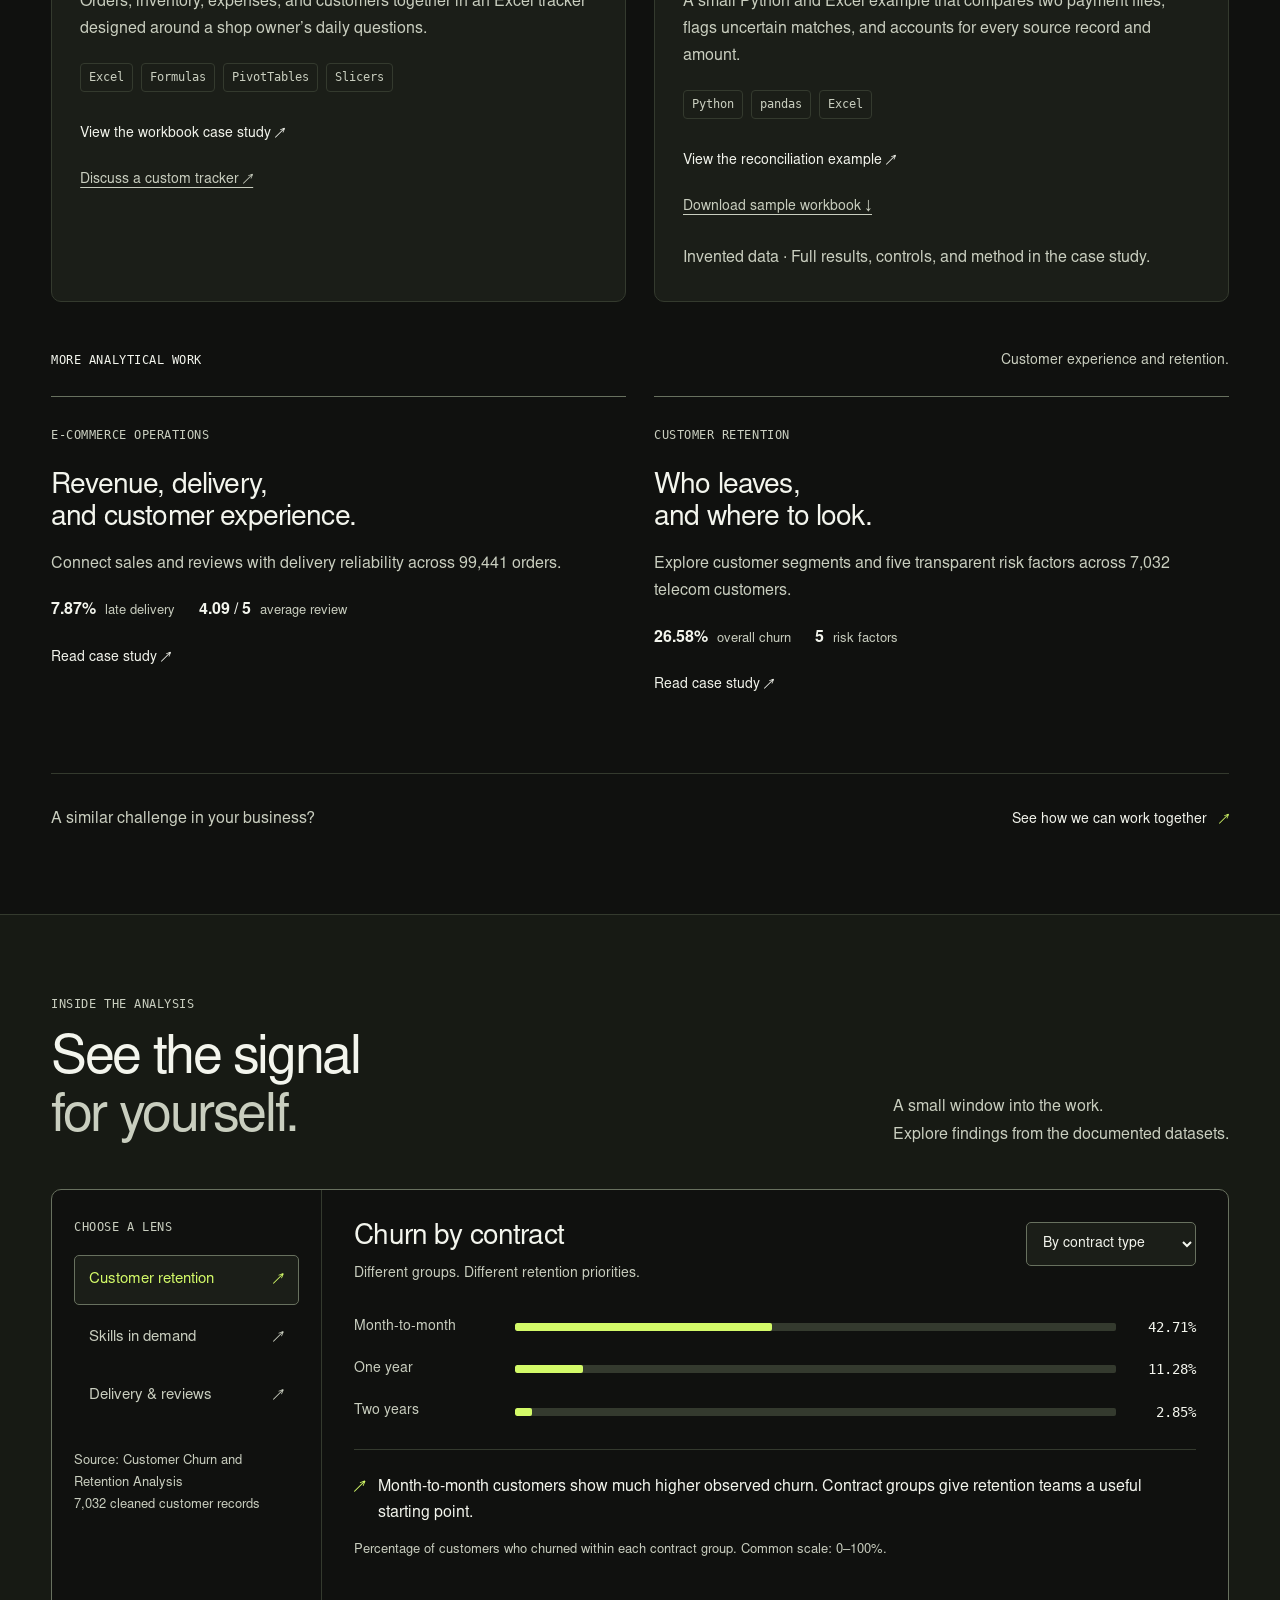
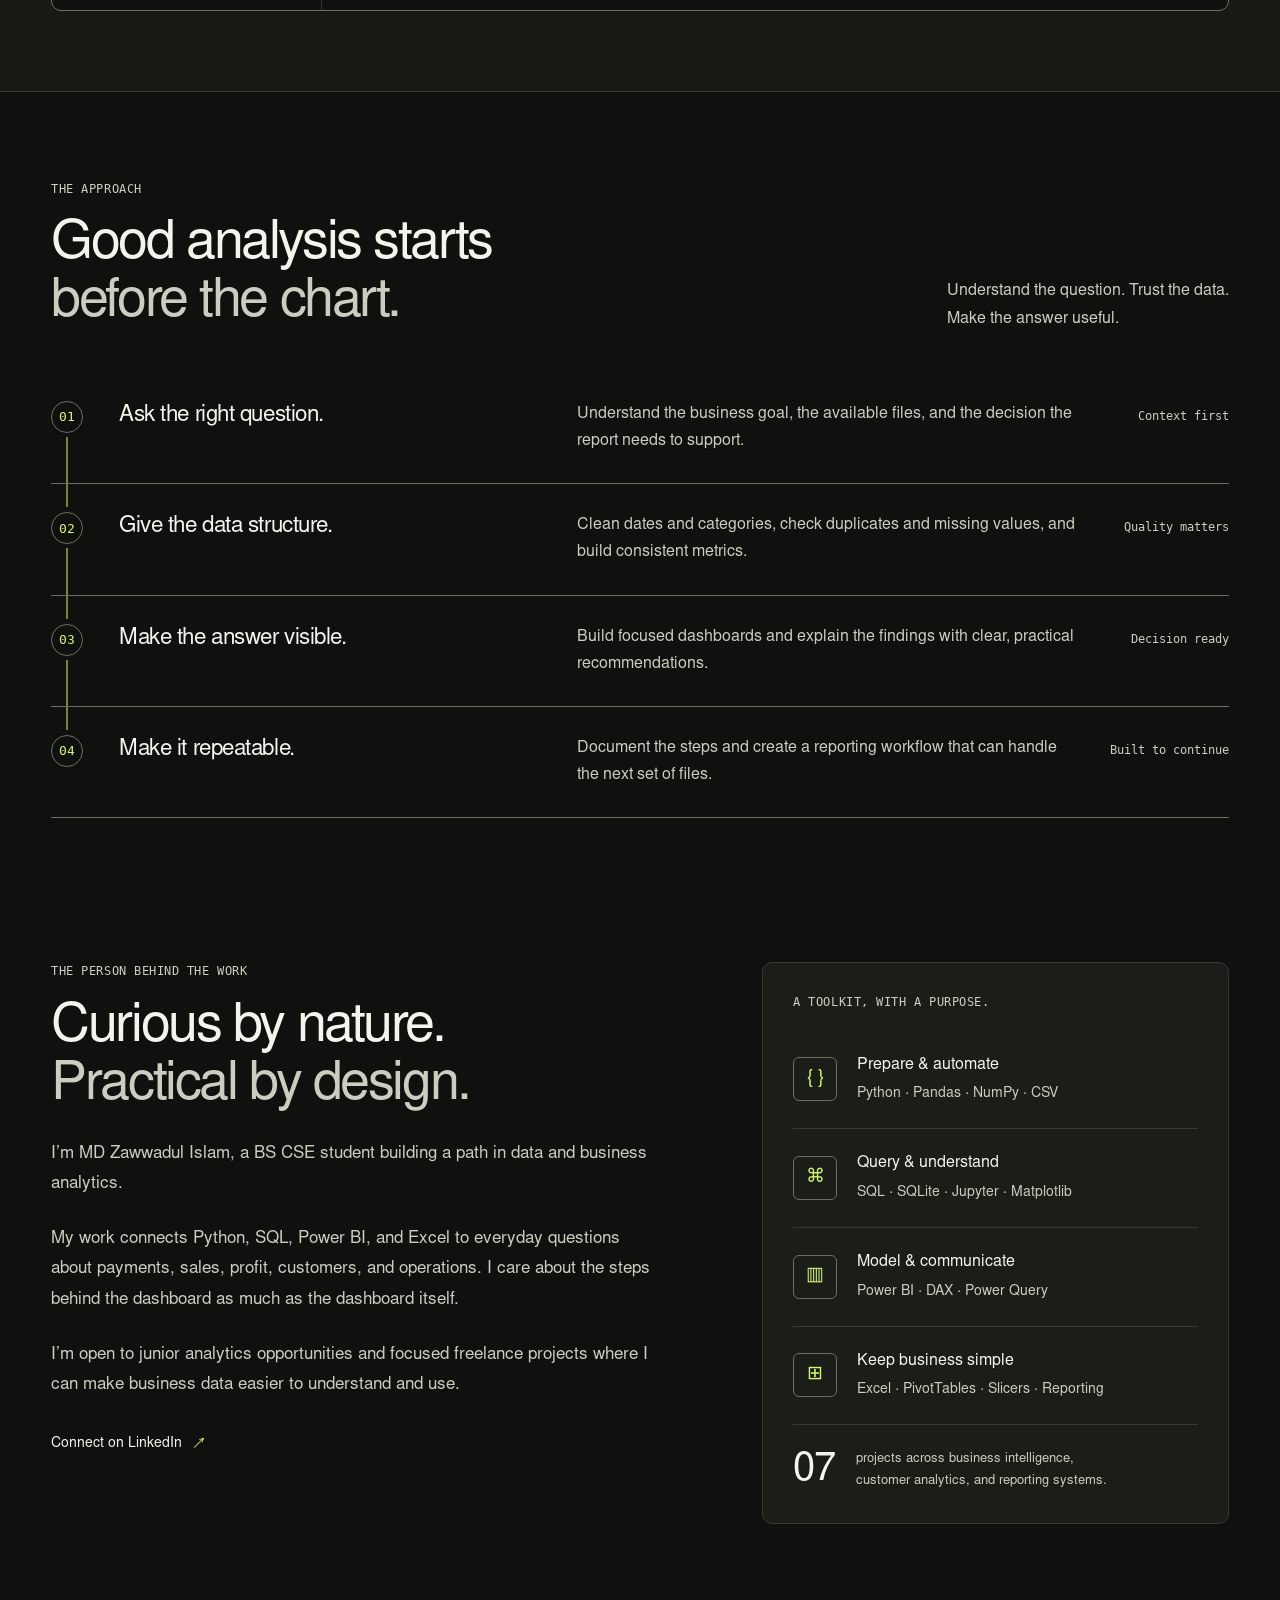
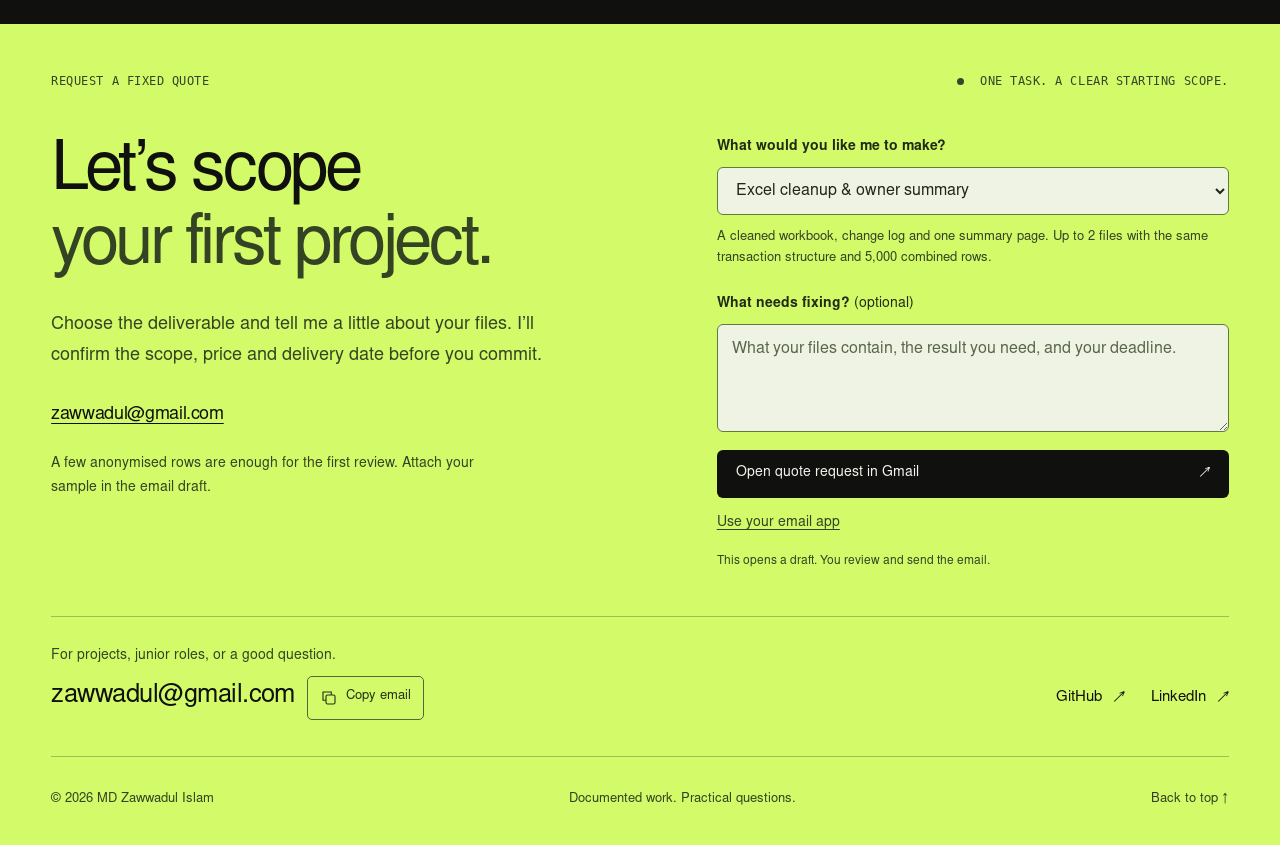
